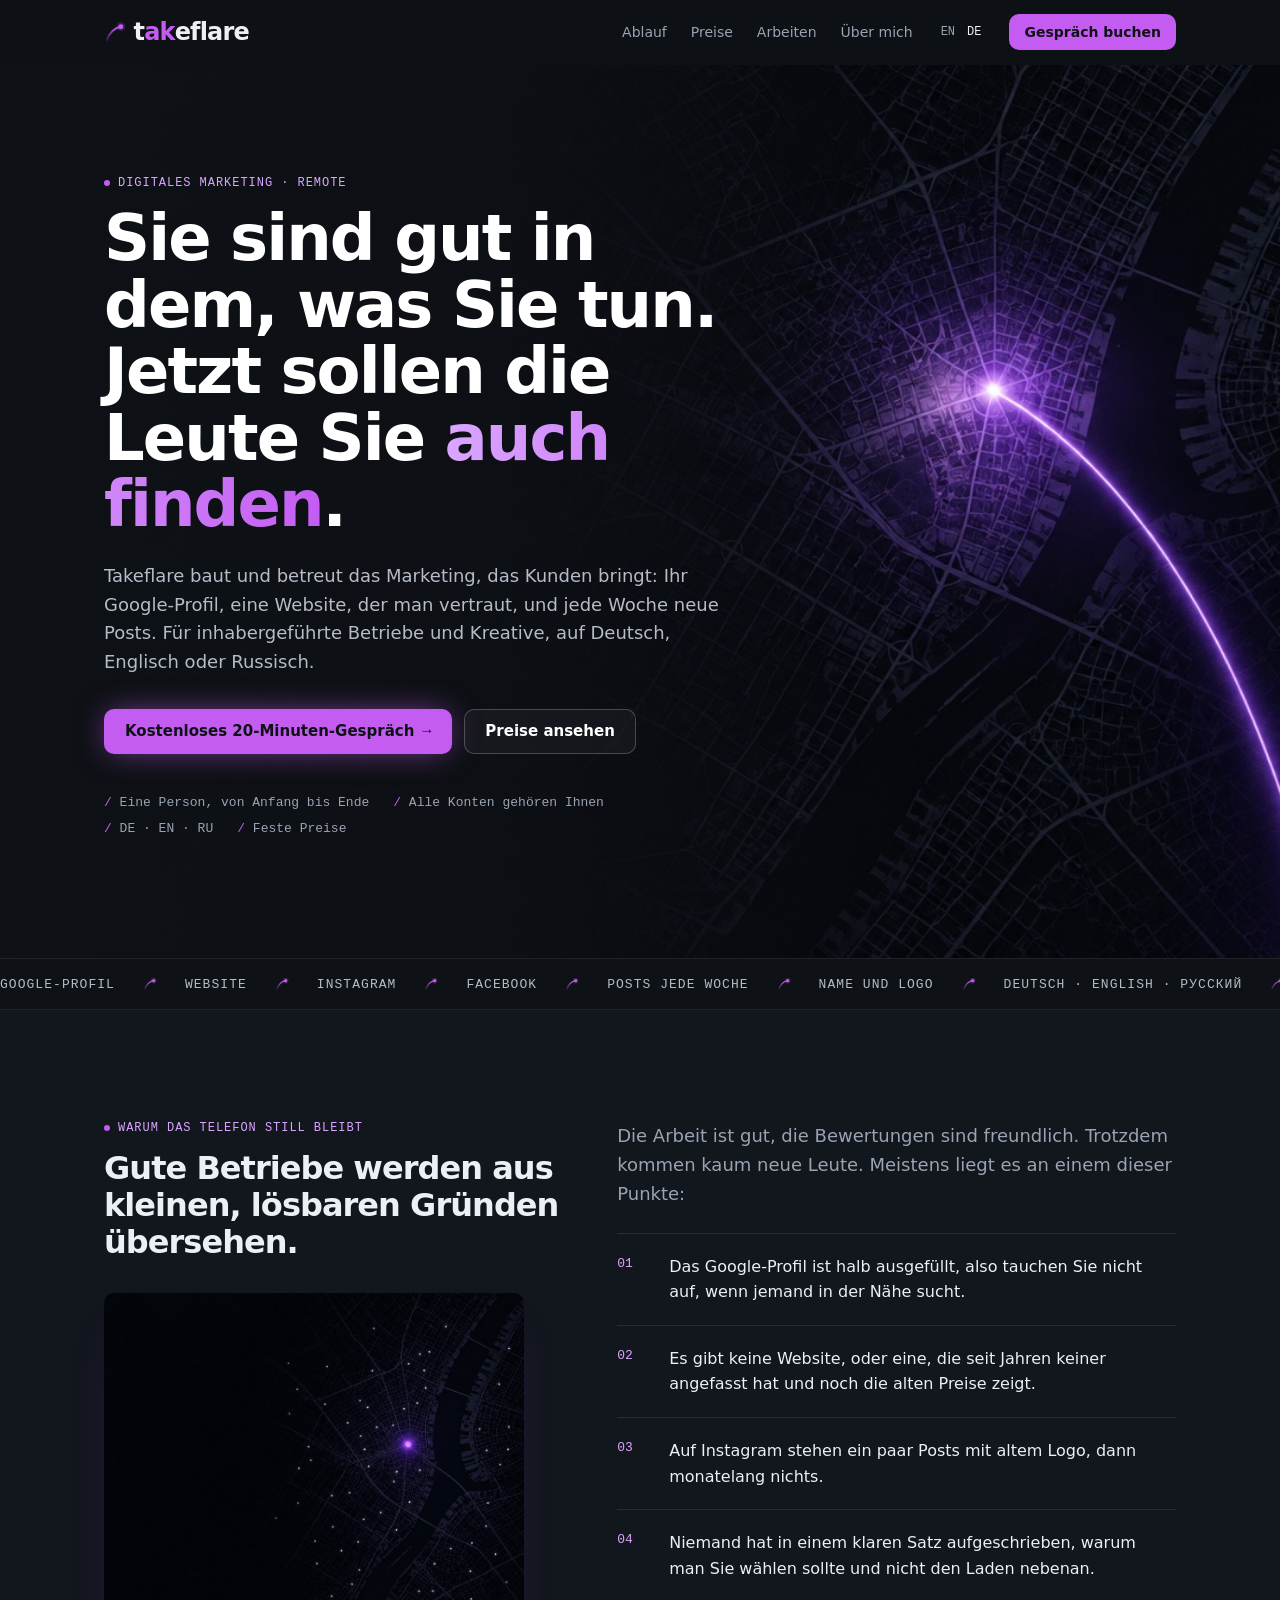
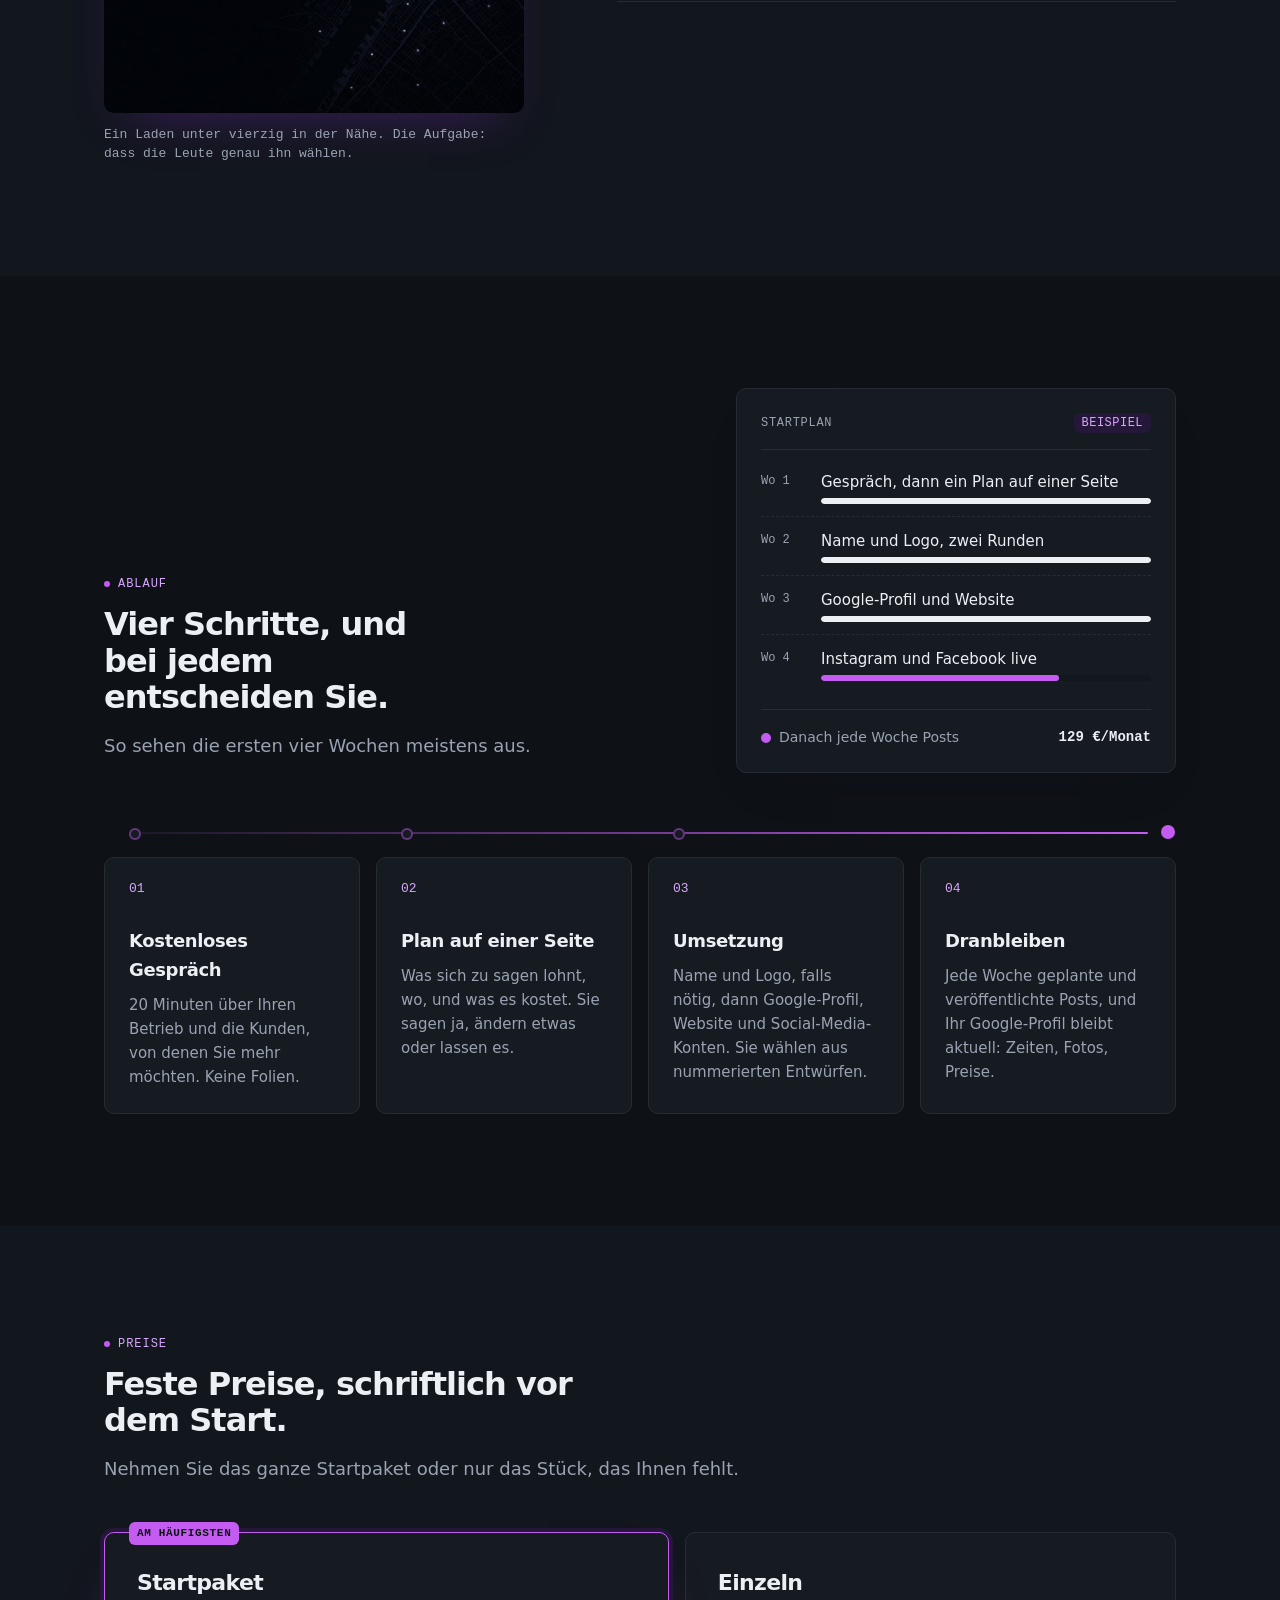
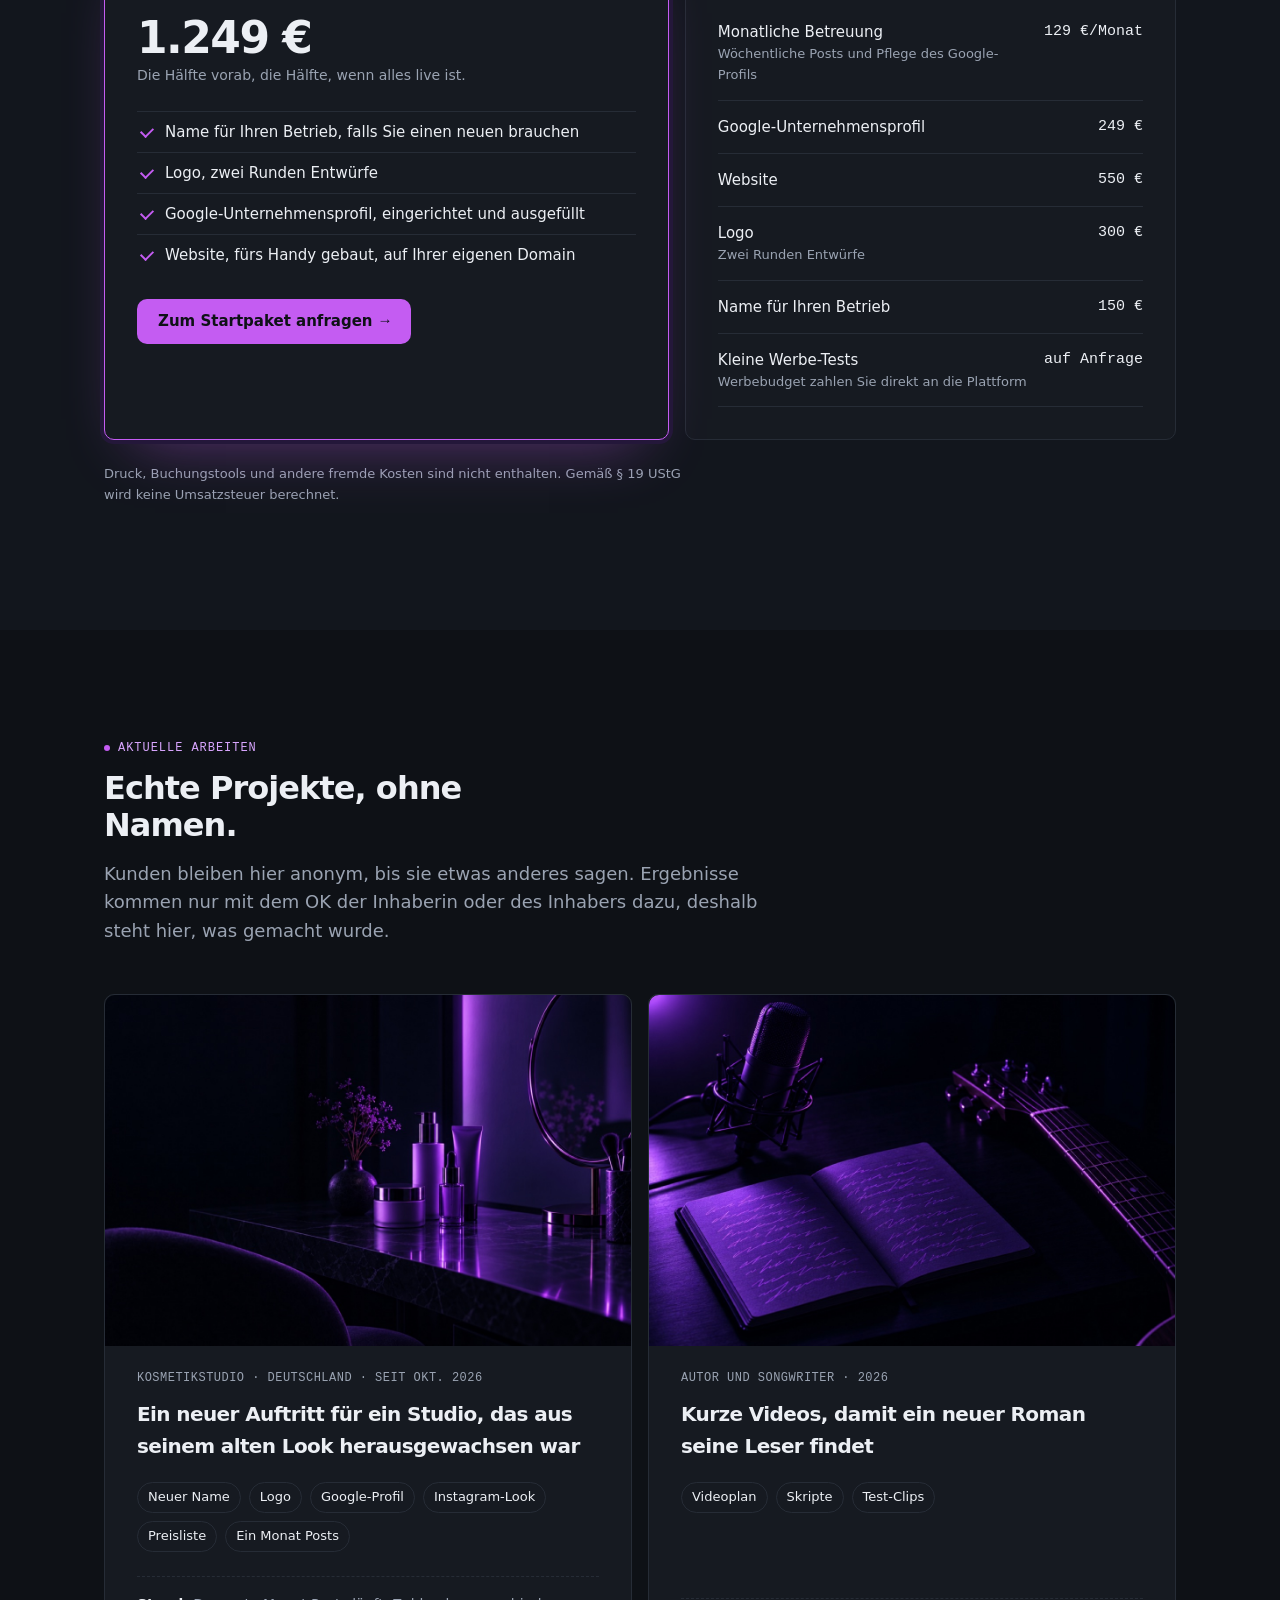
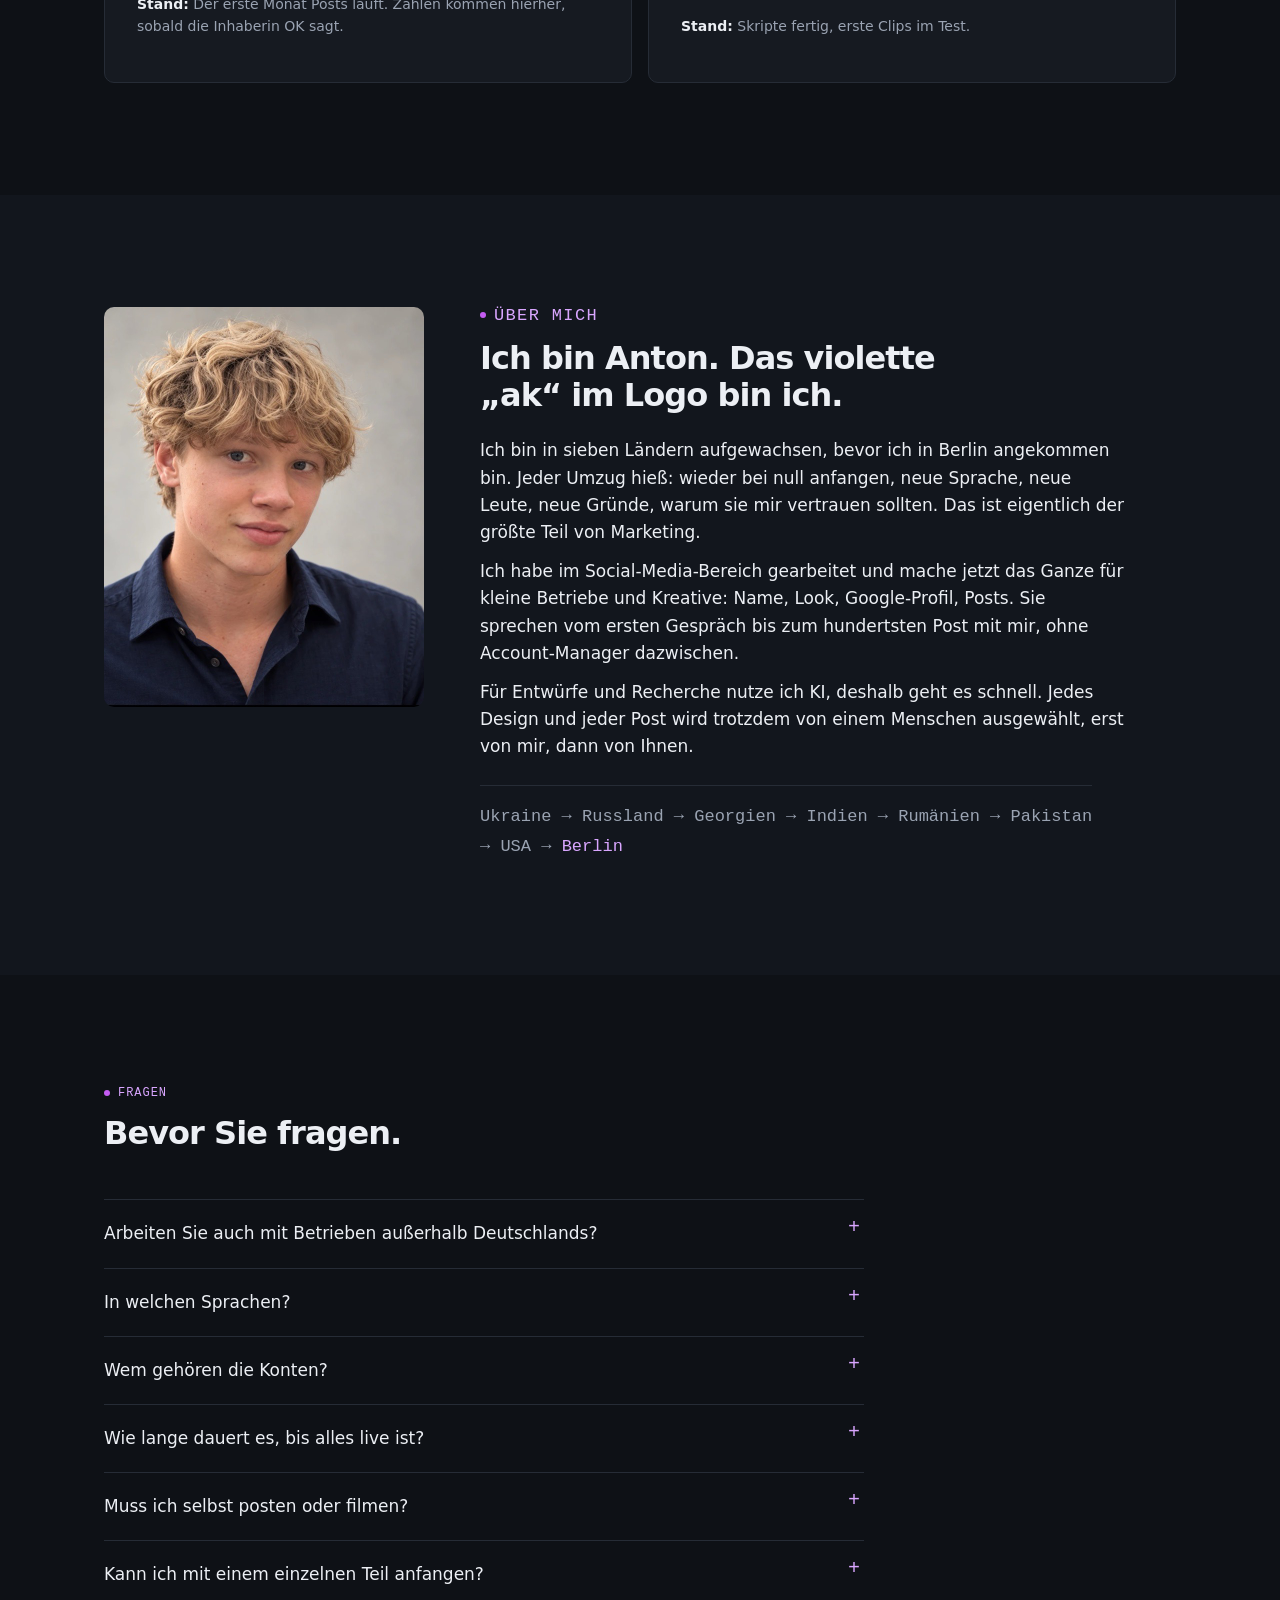
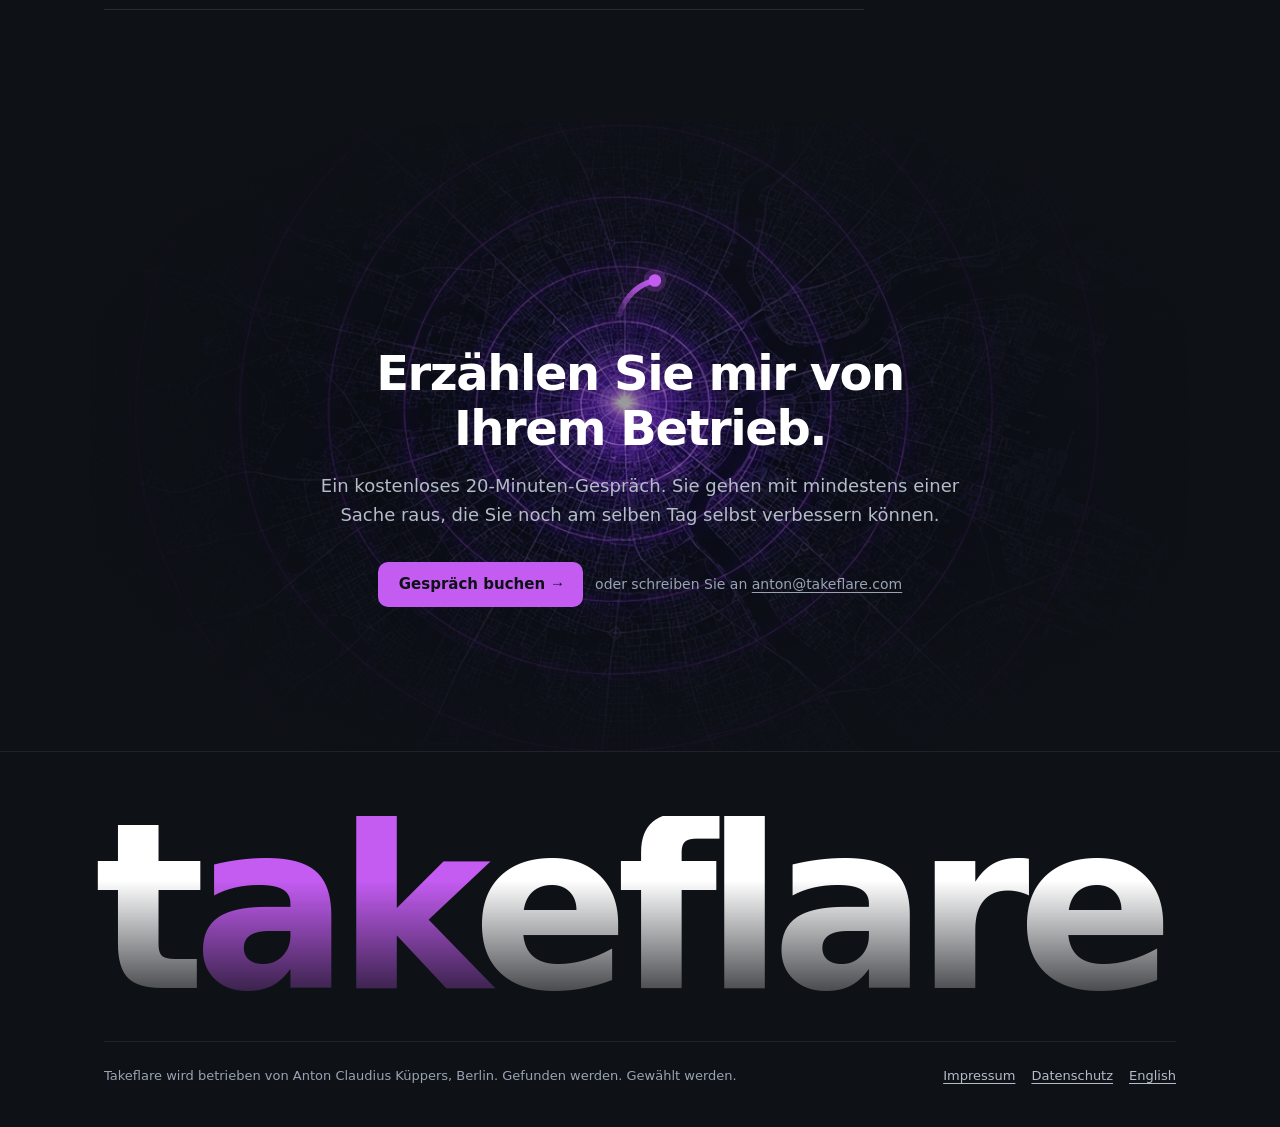
==== de/index.html @ 25b3a8f6 "Takeflare site v1: EN + DE, ultraviolet brand, day/night theme" ====
<!doctype html>
<html lang="de">
<head>
<meta charset="utf-8">
<meta name="viewport" content="width=device-width, initial-scale=1, viewport-fit=cover">
<title>Takeflare · Mehr Kunden finden Sie und wählen Sie</title>
<meta name="description" content="Takeflare baut und betreut das Marketing, das Kunden bringt: Google-Profil, Website und Social-Media-Posts für inhabergeführte Betriebe und Kreative. Remote, auf Deutsch, Englisch und Russisch.">
<link rel="canonical" href="https://takeflare.com/de/">
<link rel="alternate" hreflang="en" href="https://takeflare.com/">
<link rel="alternate" hreflang="de" href="https://takeflare.com/de/">
<link rel="alternate" hreflang="x-default" href="https://takeflare.com/">
<link rel="icon" href="/favicon.svg" type="image/svg+xml">
<link rel="icon" href="/favicon-32.png" sizes="32x32" type="image/png">
<link rel="apple-touch-icon" href="/apple-touch-icon.png">
<link rel="preload" href="/fonts/Geist-Variable.woff2" as="font" type="font/woff2" crossorigin>
<link rel="stylesheet" href="/style.css">
<meta name="theme-color" content="#0E1116">
<script>/* Light from 07:00 to 21:00 on the visitor's clock, dark the rest of the night */
(function () { var h = new Date().getHours(), t = h >= 7 && h < 21 ? "light" : "dark", q = /[?&]theme=(light|dark)/.exec(location.search); if (q) t = q[1]; document.documentElement.setAttribute("data-theme", t);
  var m = document.querySelector('meta[name="theme-color"]'); if (m) m.setAttribute("content", t === "light" ? "#F6F7F9" : "#0E1116"); })();</script>
<meta property="og:type" content="website">
<meta property="og:url" content="https://takeflare.com/de/">
<meta property="og:title" content="Takeflare · Gefunden und gewählt werden">
<meta property="og:description" content="Google-Profil, Website und Posts für inhabergeführte Betriebe und Kreative. Eine Person, vom ersten Gespräch bis zum Posting, remote.">
<meta property="og:image" content="https://takeflare.com/og-image.png">
<meta property="og:locale" content="de_DE">
<meta property="og:locale:alternate" content="en_GB">
<meta name="twitter:card" content="summary_large_image">
</head>
<body>
<a class="skip" href="#main">Zum Inhalt springen</a>

<header class="nav" id="top">
  <div class="wrap">
    <a class="wm" href="/de/" aria-label="takeflare, zur Startseite">t<b>ak</b>eflare</a>
    <ul>
      <li><a href="#ablauf">Ablauf</a></li>
      <li><a href="#preise">Preise</a></li>
      <li><a href="#arbeiten">Arbeiten</a></li>
      <li><a href="#ueber">Über mich</a></li>
    </ul>
    <div class="lang" aria-label="Sprache"><a href="/" lang="en" hreflang="en">EN</a><a href="/de/" aria-current="page" lang="de">DE</a></div>
    <a class="btn btn-main" href="mailto:anton@takeflare.com?subject=Kostenloses%20Gespr%C3%A4ch">Gespräch buchen</a>
  </div>
</header>

<main id="main">

<section class="hero">
  <video class="hero-vid" muted loop playsinline preload="none" aria-hidden="true" data-light="/img/hero-loop-light.mp4" data-dark="/img/hero-loop.mp4"></video>
  <div class="wrap">
    <div>
      <p class="label">Digitales Marketing · remote</p>
      <h1>Sie sind gut in dem, was Sie tun. Jetzt sollen die Leute Sie <em>auch finden</em>.</h1>
      <p class="lead">Takeflare baut und betreut das Marketing, das Kunden bringt: Ihr Google-Profil, eine Website, der man vertraut, und jede Woche neue Posts. Für inhabergeführte Betriebe und Kreative, auf Deutsch, Englisch oder Russisch.</p>
      <div class="ctas">
        <a class="btn btn-main" href="mailto:anton@takeflare.com?subject=Kostenloses%20Gespr%C3%A4ch">Kostenloses 20-Minuten-Gespräch <span class="arrow">→</span></a>
        <a class="btn btn-ghost" href="#preise">Preise ansehen</a>
      </div>
      <ul class="facts">
        <li>Eine Person, von Anfang bis Ende</li>
        <li>Alle Konten gehören Ihnen</li>
        <li>DE · EN · RU</li>
        <li>Feste Preise</li>
      </ul>
    </div>
  </div>
</section>

<div class="ticker" aria-label="Was Takeflare macht: Google-Profil, Website, Instagram, Facebook, Posts jede Woche, Name und Logo, auf Deutsch, Englisch und Russisch">
  <div class="track" aria-hidden="true">
    <span>Google-Profil</span><span>Website</span><span>Instagram</span><span>Facebook</span><span>Posts jede Woche</span><span>Name und Logo</span><span>Deutsch · English · Русский</span>
    <span>Google-Profil</span><span>Website</span><span>Instagram</span><span>Facebook</span><span>Posts jede Woche</span><span>Name und Logo</span><span>Deutsch · English · Русский</span>
  </div>
</div>

<section class="band reveal">
  <div class="wrap split">
    <div>
      <p class="label">Warum das Telefon still bleibt</p>
      <h2>Gute Betriebe werden aus kleinen, lösbaren Gründen übersehen.</h2>
      <figure class="one">
        <img src="/img/one-of-many.jpg" alt="" width="900" height="900" loading="lazy">
        <figcaption>Ein Laden unter vierzig in der Nähe. Die Aufgabe: dass die Leute genau ihn wählen.</figcaption>
      </figure>
    </div>
    <div>
      <p class="lead" style="margin-bottom:24px">Die Arbeit ist gut, die Bewertungen sind freundlich. Trotzdem kommen kaum neue Leute. Meistens liegt es an einem dieser Punkte:</p>
      <ul class="gaps">
        <li><span class="n">01</span><span>Das Google-Profil ist halb ausgefüllt, also tauchen Sie nicht auf, wenn jemand in der Nähe sucht.</span></li>
        <li><span class="n">02</span><span>Es gibt keine Website, oder eine, die seit Jahren keiner angefasst hat und noch die alten Preise zeigt.</span></li>
        <li><span class="n">03</span><span>Auf Instagram stehen ein paar Posts mit altem Logo, dann monatelang nichts.</span></li>
        <li><span class="n">04</span><span>Niemand hat in einem klaren Satz aufgeschrieben, warum man Sie wählen sollte und nicht den Laden nebenan.</span></li>
      </ul>
    </div>
  </div>
</section>

<section id="ablauf" class="reveal">
  <div class="wrap">
    <div class="head how-head">
      <div>
        <p class="label">Ablauf</p>
        <h2>Vier Schritte, und bei jedem entscheiden Sie.</h2>
        <p class="lead">So sehen die ersten vier Wochen meistens aus.</p>
      </div>
      <div class="board" aria-label="Beispiel für einen Startplan">
        <div class="board-top"><span>Startplan</span><span class="tag">Beispiel</span></div>
        <ol class="rows">
          <li><span class="wk">Wo 1</span><span class="what">Gespräch, dann ein Plan auf einer Seite</span><span class="bar"><i style="--w:100%;--d:.2s"></i></span></li>
          <li><span class="wk">Wo 2</span><span class="what">Name und Logo, zwei Runden</span><span class="bar"><i style="--w:100%;--d:.45s"></i></span></li>
          <li><span class="wk">Wo 3</span><span class="what">Google-Profil und Website</span><span class="bar"><i style="--w:100%;--d:.7s"></i></span></li>
          <li><span class="wk">Wo 4</span><span class="what">Instagram und Facebook live</span><span class="bar"><i style="--w:72%;--d:.95s"></i></span></li>
        </ol>
        <div class="board-foot"><span><span class="spark" aria-hidden="true"></span>Danach jede Woche Posts</span><strong class="mono">129 €/Monat</strong></div>
      </div>
    </div>
    <ol class="steps">
      <li><span class="n">01</span><h3>Kostenloses Gespräch</h3><p>20 Minuten über Ihren Betrieb und die Kunden, von denen Sie mehr möchten. Keine Folien.</p></li>
      <li><span class="n">02</span><h3>Plan auf einer Seite</h3><p>Was sich zu sagen lohnt, wo, und was es kostet. Sie sagen ja, ändern etwas oder lassen es.</p></li>
      <li><span class="n">03</span><h3>Umsetzung</h3><p>Name und Logo, falls nötig, dann Google-Profil, Website und Social-Media-Konten. Sie wählen aus nummerierten Entwürfen.</p></li>
      <li><span class="n">04</span><h3>Dranbleiben</h3><p>Jede Woche geplante und veröffentlichte Posts, und Ihr Google-Profil bleibt aktuell: Zeiten, Fotos, Preise.</p></li>
    </ol>
  </div>
</section>

<section id="preise" class="band reveal">
  <div class="wrap">
    <div class="head">
      <p class="label">Preise</p>
      <h2>Feste Preise, schriftlich vor dem Start.</h2>
      <p class="lead">Nehmen Sie das ganze Startpaket oder nur das Stück, das Ihnen fehlt.</p>
    </div>
    <div class="prices">
      <div class="card main">
        <span class="tag">Am häufigsten</span>
        <h3>Startpaket</h3>
        <p class="price">1.249 €</p>
        <p class="note">Die Hälfte vorab, die Hälfte, wenn alles live ist.</p>
        <ul class="ticks">
          <li>Name für Ihren Betrieb, falls Sie einen neuen brauchen</li>
          <li>Logo, zwei Runden Entwürfe</li>
          <li>Google-Unternehmensprofil, eingerichtet und ausgefüllt</li>
          <li>Website, fürs Handy gebaut, auf Ihrer eigenen Domain</li>
        </ul>
        <a class="btn btn-main" href="mailto:anton@takeflare.com?subject=Startpaket">Zum Startpaket anfragen <span class="arrow">→</span></a>
      </div>
      <div class="card">
        <h3>Einzeln</h3>
        <ul class="menu" style="margin-top:20px">
          <li><span>Monatliche Betreuung<span class="sub">Wöchentliche Posts und Pflege des Google-Profils</span></span><span>129 €/Monat</span></li>
          <li><span>Google-Unternehmensprofil</span><span>249 €</span></li>
          <li><span>Website</span><span>550 €</span></li>
          <li><span>Logo<span class="sub">Zwei Runden Entwürfe</span></span><span>300 €</span></li>
          <li><span>Name für Ihren Betrieb</span><span>150 €</span></li>
          <li><span>Kleine Werbe-Tests<span class="sub">Werbebudget zahlen Sie direkt an die Plattform</span></span><span>auf Anfrage</span></li>
        </ul>
      </div>
    </div>
    <p class="fine">Druck, Buchungstools und andere fremde Kosten sind nicht enthalten. Gemäß § 19 UStG wird keine Umsatzsteuer berechnet.</p>
  </div>
</section>

<section id="arbeiten" class="reveal">
  <div class="wrap">
    <div class="head">
      <p class="label">Aktuelle Arbeiten</p>
      <h2>Echte Projekte, ohne Namen.</h2>
      <p class="lead">Kunden bleiben hier anonym, bis sie etwas anderes sagen. Ergebnisse kommen nur mit dem OK der Inhaberin oder des Inhabers dazu, deshalb steht hier, was gemacht wurde.</p>
    </div>
    <div class="work">
      <article class="card">
        <img class="cover" src="/img/work-beauty-studio.jpg" alt="" width="1200" height="806" loading="lazy">
        <p class="meta">Kosmetikstudio · Deutschland · seit Okt. 2026</p>
        <h3>Ein neuer Auftritt für ein Studio, das aus seinem alten Look herausgewachsen war</h3>
        <ul class="chips"><li>Neuer Name</li><li>Logo</li><li>Google-Profil</li><li>Instagram-Look</li><li>Preisliste</li><li>Ein Monat Posts</li></ul>
        <p class="status"><b>Stand:</b> Der erste Monat Posts läuft. Zahlen kommen hierher, sobald die Inhaberin OK sagt.</p>
      </article>
      <article class="card">
        <img class="cover" src="/img/work-author-songwriter.jpg" alt="" width="1200" height="806" loading="lazy">
        <p class="meta">Autor und Songwriter · 2026</p>
        <h3>Kurze Videos, damit ein neuer Roman seine Leser findet</h3>
        <ul class="chips"><li>Videoplan</li><li>Skripte</li><li>Test-Clips</li></ul>
        <p class="status"><b>Stand:</b> Skripte fertig, erste Clips im Test.</p>
      </article>
    </div>
  </div>
</section>

<section id="ueber" class="band reveal">
  <div class="wrap about">
    <img src="/img/anton.jpg" alt="Anton Küppers" width="640" height="800" loading="lazy">
    <div class="body">
      <p class="label">Über mich</p>
      <h2 style="margin-bottom:24px">Ich bin Anton. Das violette „ak“ im Logo bin ich.</h2>
      <p>Ich bin in sieben Ländern aufgewachsen, bevor ich in Berlin angekommen bin. Jeder Umzug hieß: wieder bei null anfangen, neue Sprache, neue Leute, neue Gründe, warum sie mir vertrauen sollten. Das ist eigentlich der größte Teil von Marketing.</p>
      <p>Ich habe im Social-Media-Bereich gearbeitet und mache jetzt das Ganze für kleine Betriebe und Kreative: Name, Look, Google-Profil, Posts. Sie sprechen vom ersten Gespräch bis zum hundertsten Post mit mir, ohne Account-Manager dazwischen.</p>
      <p>Für Entwürfe und Recherche nutze ich KI, deshalb geht es schnell. Jedes Design und jeder Post wird trotzdem von einem Menschen ausgewählt, erst von mir, dann von Ihnen.</p>
      <p class="route">Ukraine → Russland → Georgien → Indien → Rumänien → Pakistan → USA → <b>Berlin</b></p>
    </div>
  </div>
</section>

<section class="reveal">
  <div class="wrap">
    <div class="head"><p class="label">Fragen</p><h2>Bevor Sie fragen.</h2></div>
    <div class="faq">
      <details><summary>Arbeiten Sie auch mit Betrieben außerhalb Deutschlands?</summary><p>Ja. Alles läuft remote, per Videocall, WhatsApp oder E-Mail und über geteilte Dateien. Sie müssen nicht in Berlin sein.</p></details>
      <details><summary>In welchen Sprachen?</summary><p>Deutsch, Englisch und Russisch, im Gespräch und in den Posts und Seiten selbst.</p></details>
      <details><summary>Wem gehören die Konten?</summary><p>Ihnen. Google-Profil, Domain und Social-Media-Konten laufen auf Ihren Namen. Ich bekomme Zugriff für die Arbeit, und die Schlüssel bleiben bei Ihnen, falls wir einmal aufhören.</p></details>
      <details><summary>Wie lange dauert es, bis alles live ist?</summary><p>Rechnen Sie mit etwa vier Wochen ab dem ersten Gespräch. Schneller, wenn Name und Logo schon da sind, langsamer, wenn wir bei den Entwürfen öfter hin und her gehen.</p></details>
      <details><summary>Muss ich selbst posten oder filmen?</summary><p>Nein. Ein paar Fotos von Ihrem Laden und Ihrer Arbeit helfen sehr, aber Texte, Design und Veröffentlichung übernehme ich. Sie geben jeden Post vorher frei.</p></details>
      <details><summary>Kann ich mit einem einzelnen Teil anfangen?</summary><p>Klar. Viele starten mit dem Google-Profil, weil Kunden aus der Nähe dort zuerst schauen.</p></details>
    </div>
  </div>
</section>

<section class="final">
  <div class="wrap">
    <img class="final-mark" src="/mark.svg" alt="" width="56" height="56">
    <h2>Erzählen Sie mir von Ihrem Betrieb.</h2>
    <p class="lead">Ein kostenloses 20-Minuten-Gespräch. Sie gehen mit mindestens einer Sache raus, die Sie noch am selben Tag selbst verbessern können.</p>
    <div class="ctas">
      <a class="btn btn-main" href="mailto:anton@takeflare.com?subject=Kostenloses%20Gespr%C3%A4ch">Gespräch buchen <span class="arrow">→</span></a>
      <span class="or">oder schreiben Sie an <a href="mailto:anton@takeflare.com">anton@takeflare.com</a></span>
    </div>
  </div>
</section>

</main>

<footer class="big">
  <div class="wrap">
    <p class="giant" aria-hidden="true">t<b>ak</b>eflare</p>
    <div class="foot-row">
      <span>Takeflare wird betrieben von Anton Claudius Küppers, Berlin. Gefunden werden. Gewählt werden.</span>
      <nav><a href="/impressum.html">Impressum</a><a href="/datenschutz.html">Datenschutz</a><a href="/" hreflang="en">English</a></nav>
    </div>
  </div>
</footer>

<script>
document.documentElement.classList.add('js');
(function () {
  var nav = document.querySelector('.nav');
  var onScroll = function () { nav.classList.toggle('scrolled', window.scrollY > 8); };
  window.addEventListener('scroll', onScroll, { passive: true }); onScroll();
  var v = document.querySelector('.hero-vid');
  if (v && !window.matchMedia('(prefers-reduced-motion: reduce)').matches) {
    v.src = v.getAttribute('data-' + document.documentElement.getAttribute('data-theme'));
    v.addEventListener('canplay', function () { v.classList.add('on'); }, { once: true });
    v.play().catch(function () {});
  }
  var els = document.querySelectorAll('.reveal');
  if (!('IntersectionObserver' in window)) { els.forEach(function (e) { e.classList.add('in'); }); return; }
  var io = new IntersectionObserver(function (entries) {
    entries.forEach(function (en) { if (en.isIntersecting) { en.target.classList.add('in'); io.unobserve(en.target); } });
  }, { rootMargin: '0px 0px -10% 0px' });
  els.forEach(function (e) { io.observe(e); });
})();
</script>
</body>
</html>
---- style.css ----
/* takeflare.com, one stylesheet for every page. Design rules live outside the site folder (marketing-brand/website-status.md). */
@font-face { font-family: "Geist"; src: url("/fonts/Geist-Variable.woff2") format("woff2"); font-weight: 100 900; font-display: swap; }
@font-face { font-family: "Geist Mono"; src: url("/fonts/GeistMono-Variable.woff2") format("woff2"); font-weight: 100 900; font-display: swap; }

:root {
  --bg: #FFFFFF; --band: #F6F7F9; --surface: #FFFFFF; --ink: #12151B; --muted: #5F6672; --line: #E3E6EB;
  --flare: #C45CF2; --flare-text: #8E36C9; --flare-soft: #F6EDFD; --on-flare: #0E1116; --glow: #D9A6FF;
  --night: #0E1116;
  --radius: 10px;
  --sans: "Geist", -apple-system, BlinkMacSystemFont, "Segoe UI", system-ui, sans-serif;
  --mono: "Geist Mono", ui-monospace, SFMono-Regular, Menlo, monospace;
  /* Stage = hero, service strip, ending, footer. Light by day */
  --stage: #F6F7F9; --stage-ink: #12151B; --stage-text: #4A515C; --stage-soft: #5F6672; --stage-line: rgba(18,21,27,.08);
  --stage-fade: 246,247,249; --stage-label: var(--flare-text); --em-from: var(--flare-text);
  --ghost-bg: #FFFFFF; --ghost-ink: #12151B; --ghost-line: #D5D9E0;
  --hero-img: url("/img/hero-map-light.jpg"); --signal-img: url("/img/signal-light.jpg");
}
/* Dark by night: the page script sets data-theme from the visitor's clock (21:00 to 07:00 dark).
   Without the script the device setting decides. */
:root[data-theme="dark"] { --bg: #0E1116; --band: #12161D; --surface: #161A21; --ink: #ECEFF4; --muted: #9AA3B2; --line: #262C36;
  --flare-text: #D9A6FF; --flare-soft: #24173A; color-scheme: dark;
  --stage: #0E1116; --stage-ink: #FFFFFF; --stage-text: #B4BCC8; --stage-soft: #9AA3B2; --stage-line: rgba(255,255,255,.07);
  --stage-fade: 14,17,22; --stage-label: var(--glow); --em-from: var(--glow);
  --ghost-bg: rgba(255,255,255,.04); --ghost-ink: #FFFFFF; --ghost-line: rgba(255,255,255,.22);
  --hero-img: url("/img/hero-map.jpg"); --signal-img: url("/img/signal.jpg"); }
@media (prefers-color-scheme: dark) {
  :root:not([data-theme]) { --bg: #0E1116; --band: #12161D; --surface: #161A21; --ink: #ECEFF4; --muted: #9AA3B2; --line: #262C36;
    --flare-text: #D9A6FF; --flare-soft: #24173A; color-scheme: dark;
    --stage: #0E1116; --stage-ink: #FFFFFF; --stage-text: #B4BCC8; --stage-soft: #9AA3B2; --stage-line: rgba(255,255,255,.07);
    --stage-fade: 14,17,22; --stage-label: var(--glow); --em-from: var(--glow);
    --ghost-bg: rgba(255,255,255,.04); --ghost-ink: #FFFFFF; --ghost-line: rgba(255,255,255,.22);
    --hero-img: url("/img/hero-map.jpg"); --signal-img: url("/img/signal.jpg"); }
}

* { box-sizing: border-box; }
html { -webkit-text-size-adjust: 100%; scroll-behavior: smooth; }
body { margin: 0; background: var(--bg); color: var(--ink); font: 400 16px/1.6 var(--sans); }
img { max-width: 100%; display: block; }
a { color: var(--flare-text); text-underline-offset: 3px; }
h1, h2, h3 { font-weight: 600; letter-spacing: -0.03em; margin: 0; }
p { margin: 0 0 12px; }
.mono { font-family: var(--mono); font-variant-numeric: tabular-nums; }
.wrap { max-width: 1120px; margin: 0 auto; padding: 0 24px; }
.skip { position: absolute; left: -9999px; }
.skip:focus { left: 16px; top: 16px; background: var(--ink); color: var(--bg); padding: 8px 12px; border-radius: var(--radius); z-index: 10; }
:focus-visible { outline: 2px solid var(--flare); outline-offset: 3px; }

::selection { background: var(--flare); color: #0E1116; }

/* Wordmark: always lowercase, a + k in violet, the flare symbol in front */
.wm { font-weight: 600; letter-spacing: -0.035em; color: var(--ink); text-decoration: none; line-height: 1; display: inline-flex; align-items: center; }
.wm::before { content: ""; width: .95em; height: .95em; margin-right: .28em; background: url("/mark.svg") center / contain no-repeat; flex: none; }
.wm b { font-weight: inherit; color: var(--flare); }

/* Nav */
.nav { position: sticky; top: 0; z-index: 5; background: color-mix(in srgb, var(--bg) 88%, transparent); backdrop-filter: blur(10px); -webkit-backdrop-filter: blur(10px); border-bottom: 1px solid transparent; transition: border-color .2s; }
.nav.scrolled { border-bottom-color: var(--line); }
.nav .wrap { display: flex; align-items: center; gap: 24px; height: 64px; }
.nav .wm { font-size: 24px; }
.nav ul { display: flex; gap: 24px; list-style: none; margin: 0 0 0 auto; padding: 0; font-size: 14px; }
.nav ul a { color: var(--muted); text-decoration: none; }
.nav ul a:hover { color: var(--ink); }
.lang { font: 500 12px/1 var(--mono); color: var(--muted); display: flex; gap: 4px; }
.lang a { color: var(--muted); text-decoration: none; padding: 6px 4px; }
.lang a[aria-current] { color: var(--ink); }

/* Buttons */
.btn { display: inline-flex; align-items: center; gap: 8px; font: 600 15px/1 var(--sans); text-decoration: none; padding: 14px 20px; border-radius: var(--radius); border: 1px solid transparent; cursor: pointer; transition: transform .15s, background .15s; }
.btn-main { background: var(--flare); color: var(--on-flare); }
.btn-main:hover { background: #CF7AF5; transform: translateY(-1px); }
.btn-ghost { color: var(--ink); border-color: var(--line); background: var(--surface); }
.btn-ghost:hover { border-color: var(--muted); }
.nav .btn { padding: 10px 14px; font-size: 14px; }
.arrow { font-family: var(--mono); }

/* Sections */
section { padding: 112px 0; }
.band { background: var(--band); }
.label { font: 500 12px/1 var(--mono); letter-spacing: .08em; text-transform: uppercase; color: var(--flare-text); margin: 0 0 16px; display: flex; align-items: center; gap: 8px; }
.label::before { content: ""; width: 6px; height: 6px; border-radius: 50%; background: var(--flare); }
h2 { font-size: 32px; line-height: 1.15; max-width: 22ch; }
.lead { font-size: 18px; color: var(--muted); max-width: 60ch; }
.head { margin-bottom: 48px; }
.head .lead { margin-top: 16px; }

/* Hero: the city-map flare (Higgsfield) sits on the right; light by day, dark by night */
.hero { padding: 112px 0 120px; position: relative; overflow: hidden; background: var(--stage) var(--hero-img) 85% center / cover no-repeat; color: var(--stage-ink); }
.hero-vid { position: absolute; inset: 0; width: 100%; height: 100%; object-fit: cover; object-position: 85% center; opacity: 0; transition: opacity .8s ease; }
.hero-vid.on { opacity: 1; }
.hero::before { content: ""; position: absolute; inset: 0; z-index: 1; background: linear-gradient(90deg, rgba(var(--stage-fade),.96) 0%, rgba(var(--stage-fade),.82) 38%, rgba(var(--stage-fade),0) 72%); pointer-events: none; }
.hero .wrap { position: relative; z-index: 2; }
.hero .wrap > div { max-width: 620px; }
.hero h1 { font-size: clamp(40px, 6vw, 64px); line-height: 1.04; color: var(--stage-ink); }
.hero h1 em { font-style: normal; background: linear-gradient(90deg, var(--em-from), var(--flare)); -webkit-background-clip: text; background-clip: text; color: transparent; }
.hero .label { color: var(--stage-label); }
.hero .lead { margin: 24px 0 32px; color: var(--stage-text); }
.hero .btn-ghost { background: var(--ghost-bg); color: var(--ghost-ink); border-color: var(--ghost-line); }
.hero .btn-ghost:hover { border-color: var(--stage-soft); }
.hero .facts { color: var(--stage-soft); }
.hero .btn-main { box-shadow: 0 0 32px -6px rgba(196,92,242,.7); }
.how-head { display: grid; grid-template-columns: 1fr minmax(0, 440px); gap: 56px; align-items: end; }
.how-head h2 { max-width: 16ch; }
.ctas { display: flex; flex-wrap: wrap; gap: 12px; align-items: center; }
.ctas .or { font-size: 14px; color: var(--muted); }
.facts { display: flex; flex-wrap: wrap; gap: 8px 24px; margin: 40px 0 0; padding: 0; list-style: none; font: 400 13px/1.4 var(--mono); color: var(--muted); }
.facts li::before { content: "/ "; color: var(--flare); }

/* Service strip under the hero */
.ticker { background: var(--stage); border-top: 1px solid var(--stage-line); border-bottom: 1px solid var(--stage-line); overflow: hidden; padding: 18px 0; }
.ticker .track { display: flex; width: max-content; animation: tick 48s linear infinite; }
.ticker span { font: 500 13px/1 var(--mono); letter-spacing: .08em; text-transform: uppercase; color: var(--stage-text); white-space: nowrap; display: inline-flex; align-items: center; }
.ticker span::after { content: ""; width: 14px; height: 14px; margin: 0 28px; background: url("/mark.svg") center / contain no-repeat; }
@keyframes tick { to { transform: translateX(-50%); } }

/* "One among many" picture in the problem section */
.one { margin: 32px 0 0; max-width: 420px; }
.one img { border-radius: var(--radius); width: 100%; height: auto; box-shadow: 0 24px 48px -24px rgba(110,40,170,.45); }
.one figcaption { font: 400 13px/1.5 var(--mono); color: var(--muted); margin-top: 12px; }

/* Launch board (example plan in How it works) */
.board { background: var(--surface); border: 1px solid var(--line); border-radius: var(--radius); padding: 24px; box-shadow: 0 1px 2px rgba(18,21,27,.04), 0 24px 48px -24px rgba(18,21,27,.18); }
.board-top { display: flex; justify-content: space-between; align-items: center; font: 500 12px/1 var(--mono); letter-spacing: .06em; text-transform: uppercase; color: var(--muted); padding-bottom: 16px; border-bottom: 1px solid var(--line); }
.board-top .tag { color: var(--flare-text); background: var(--flare-soft); padding: 4px 8px; border-radius: 6px; letter-spacing: .04em; }
.rows { list-style: none; margin: 0; padding: 8px 0 0; }
.rows li { display: grid; grid-template-columns: 48px 1fr; gap: 4px 12px; padding: 12px 0; border-bottom: 1px dashed var(--line); }
.rows li:last-child { border-bottom: 0; }
.rows .wk { font: 500 12px/1.5 var(--mono); color: var(--muted); grid-row: span 2; padding-top: 2px; }
.rows .what { font-size: 15px; font-weight: 500; }
.bar { height: 6px; border-radius: 3px; background: var(--band); position: relative; overflow: hidden; }
.bar i { position: absolute; inset: 0 auto 0 0; width: var(--w); background: var(--ink); border-radius: 3px; transform-origin: left; }
.js .reveal.in .bar i { animation: fill .9s cubic-bezier(.2,.7,.2,1) both; animation-delay: calc(var(--d) + .3s); }
.rows li:last-child .bar i { background: var(--flare); }
.board-foot { display: flex; justify-content: space-between; align-items: center; margin-top: 16px; padding-top: 16px; border-top: 1px solid var(--line); font-size: 14px; color: var(--muted); }
.board-foot strong { color: var(--ink); font-weight: 600; }
.spark { width: 10px; height: 10px; border-radius: 50%; background: var(--flare); box-shadow: 0 0 0 0 rgba(196,92,242,.5); animation: spark 2.4s ease-out 1.4s infinite; display: inline-block; margin-right: 8px; vertical-align: middle; }
@keyframes fill { from { transform: scaleX(0); } to { transform: scaleX(1); } }
@keyframes spark { 0% { box-shadow: 0 0 0 0 rgba(196,92,242,.55); } 70%, 100% { box-shadow: 0 0 0 14px rgba(196,92,242,0); } }

/* Problem list */
.split { display: grid; grid-template-columns: .9fr 1.1fr; gap: 56px; align-items: start; }
.gaps { list-style: none; margin: 0; padding: 0; border-top: 1px solid var(--line); }
.gaps li { display: grid; grid-template-columns: 40px 1fr; gap: 12px; padding: 20px 0; border-bottom: 1px solid var(--line); }
.gaps .n { font: 500 13px/1.6 var(--mono); color: var(--flare-text); }

/* Steps */
.steps { display: grid; grid-template-columns: repeat(4, 1fr); gap: 16px; list-style: none; margin: 0; padding: 0; counter-reset: s; }
.steps li { background: var(--surface); border: 1px solid var(--line); border-radius: var(--radius); padding: 24px; position: relative; }
.steps .n { font: 500 13px/1 var(--mono); color: var(--flare-text); display: block; margin-bottom: 32px; }
.steps h3 { font-size: 18px; margin-bottom: 8px; letter-spacing: -0.02em; }
.steps p { font-size: 15px; color: var(--muted); margin: 0; }
/* The flare line: runs across the four steps and lands on step 04 */
@media (min-width: 901px) {
  .steps { position: relative; padding-top: 36px; }
  .steps::before { content: ""; position: absolute; top: 11px; left: 28px; right: 28px; height: 2px; border-radius: 2px; background: linear-gradient(90deg, rgba(196,92,242,.08), var(--flare)); }
  .steps li::before { content: ""; position: absolute; top: -30px; left: 24px; width: 8px; height: 8px; border-radius: 50%; background: var(--surface); border: 2px solid rgba(196,92,242,.45); }
  .steps li:last-child::before { left: auto; right: 0; top: -33px; width: 14px; height: 14px; border: 0; background: var(--flare); animation: spark 2.4s ease-out 1.4s infinite; }
}

/* Prices */
.prices { display: grid; grid-template-columns: 1.15fr 1fr; gap: 16px; align-items: stretch; }
.card { background: var(--surface); border: 1px solid var(--line); border-radius: var(--radius); padding: 32px; }
.card.main { border-color: var(--flare); position: relative; box-shadow: 0 0 0 4px var(--flare-soft), 0 30px 60px -30px rgba(196,92,242,.45); }
.card.main .tag { position: absolute; top: -11px; left: 24px; background: var(--flare); color: var(--on-flare); font: 600 11px/1 var(--mono); letter-spacing: .06em; text-transform: uppercase; padding: 6px 8px; border-radius: 6px; }
.card h3 { font-size: 22px; }
.price { font: 600 44px/1 var(--sans); font-variant-numeric: tabular-nums; letter-spacing: -0.035em; margin: 16px 0 4px; }
.price small { font-size: 15px; color: var(--muted); letter-spacing: 0; }
.card .note { font-size: 14px; color: var(--muted); }
.ticks { list-style: none; margin: 24px 0; padding: 0; }
.ticks li { padding: 8px 0 8px 28px; position: relative; border-top: 1px solid var(--line); font-size: 15px; }
.ticks li::before { content: ""; position: absolute; left: 4px; top: 15px; width: 10px; height: 6px; border-left: 2px solid var(--flare); border-bottom: 2px solid var(--flare); transform: rotate(-45deg); }
.menu { list-style: none; margin: 0; padding: 0; }
.menu li { display: flex; justify-content: space-between; gap: 16px; padding: 14px 0; border-bottom: 1px solid var(--line); font-size: 15px; }
.menu li:first-child { padding-top: 0; }
.menu li > span:last-child { font-family: var(--mono); font-variant-numeric: tabular-nums; white-space: nowrap; }
.menu .sub { display: block; font-size: 13px; color: var(--muted); }
.fine { font-size: 13px; color: var(--muted); margin-top: 24px; max-width: 70ch; }

/* Work */
.work { display: grid; grid-template-columns: repeat(2, 1fr); gap: 16px; }
.work .card { display: flex; flex-direction: column; }
.work .cover { display: block; width: calc(100% + 64px); max-width: none; height: auto; aspect-ratio: 3 / 2; object-fit: cover; margin: -32px -32px 24px; border-radius: var(--radius) var(--radius) 0 0; }
.work .meta { font: 500 12px/1.4 var(--mono); color: var(--muted); letter-spacing: .04em; text-transform: uppercase; margin-bottom: 12px; }
.work h3 { font-size: 20px; margin-bottom: 12px; }
.chips { display: flex; flex-wrap: wrap; gap: 8px; list-style: none; margin: 8px 0 24px; padding: 0; }
.chips li { font-size: 13px; border: 1px solid var(--line); border-radius: 999px; padding: 4px 10px; }
.status { margin-top: auto; padding-top: 16px; border-top: 1px dashed var(--line); font-size: 14px; color: var(--muted); }
.status b { color: var(--ink); font-weight: 600; }

/* About */
.about { display: grid; grid-template-columns: 320px 1fr; gap: 56px; align-items: start; }
.about img { border-radius: var(--radius); aspect-ratio: 4/5; object-fit: cover; width: 100%; height: auto; }
.about .body p { font-size: 17px; max-width: 60ch; }
.route { font: 400 13px/1.8 var(--mono); color: var(--muted); margin: 24px 0 0; padding: 16px 0 0; border-top: 1px solid var(--line); }
.route b { color: var(--flare-text); font-weight: 500; }

/* FAQ */
.faq { max-width: 760px; border-top: 1px solid var(--line); }
.faq details { border-bottom: 1px solid var(--line); }
.faq summary { cursor: pointer; list-style: none; padding: 20px 32px 20px 0; font-weight: 500; font-size: 17px; position: relative; }
.faq summary::-webkit-details-marker { display: none; }
.faq summary::after { content: "+"; position: absolute; right: 4px; top: 18px; font: 400 20px/1 var(--mono); color: var(--flare-text); transition: transform .2s; }
.faq details[open] summary::after { transform: rotate(45deg); }
.faq details p { color: var(--muted); padding: 0 32px 20px 0; margin: 0; max-width: 64ch; }

/* Final CTA */
.final { background: var(--stage) var(--signal-img) center / min(1100px, 160%) no-repeat; color: var(--stage-ink); text-align: center; position: relative; padding: 144px 0; }
.final::before { content: ""; position: absolute; inset: 0; background: radial-gradient(ellipse 50% 60% at 50% 50%, rgba(var(--stage-fade),.35), rgba(var(--stage-fade),.85) 70%, var(--stage)); pointer-events: none; }
.final .wrap { position: relative; }
.final-mark { width: 56px; height: 56px; margin: 0 auto 24px; filter: drop-shadow(0 0 18px rgba(196,92,242,.6)); }
.final h2 { margin: 0 auto; max-width: 20ch; font-size: clamp(32px, 4.5vw, 48px); color: var(--stage-ink); }
.final .lead { color: var(--stage-text); margin: 16px auto 32px; }
.final .ctas { justify-content: center; }
.final .or, .final .or a { color: var(--stage-soft); }
.final .btn-main:focus-visible { outline-color: var(--stage-ink); }

/* Footer */
footer { padding: 32px 0 48px; font-size: 13px; color: var(--muted); border-top: 1px solid var(--line); }
footer .wrap { display: flex; flex-wrap: wrap; gap: 12px 24px; justify-content: space-between; align-items: center; }
footer .wm { font-size: 18px; }
footer a { color: inherit; }
footer nav { display: flex; gap: 16px; }
/* Big footer on the home pages: the wordmark as a sign-off */
footer.big { background: var(--stage); color: var(--stage-soft); border-top: 1px solid var(--stage-line); padding: 64px 0 40px; overflow: hidden; }
footer.big .wrap { display: block; }
.giant { font-weight: 600; letter-spacing: -0.055em; line-height: .8; font-size: clamp(72px, 19vw, 232px); color: var(--stage-ink); margin: 0 0 40px -0.04em; -webkit-mask-image: linear-gradient(180deg, #000 35%, rgba(0,0,0,.18)); mask-image: linear-gradient(180deg, #000 35%, rgba(0,0,0,.18)); white-space: nowrap; }
.giant b { font-weight: inherit; color: var(--flare); }
.foot-row { display: flex; flex-wrap: wrap; gap: 12px 24px; justify-content: space-between; align-items: center; padding-top: 24px; border-top: 1px solid var(--stage-line); }
footer.big a { color: var(--stage-text); }

/* Legal pages */
.legal { max-width: 720px; margin: 0 auto; padding: 48px 24px 72px; }
.legal h1 { font-size: 32px; line-height: 1.15; margin-bottom: 8px; }
.legal h2 { font-size: 18px; margin: 32px 0 6px; letter-spacing: -0.01em; max-width: none; }
.legal .en { background: var(--band); border: 1px solid var(--line); border-radius: var(--radius); padding: 16px; font-size: 14px; color: var(--muted); margin: 16px 0 8px; }

/* Reveal on scroll (only when JS runs and motion is fine) */
.js .reveal { opacity: 0; transform: translateY(12px); transition: opacity .6s ease, transform .6s ease; }
.js .reveal.in { opacity: 1; transform: none; }

@media (prefers-reduced-motion: reduce) {
  html { scroll-behavior: auto; }
  *, *::before, *::after { animation: none !important; transition: none !important; }
  .js .reveal { opacity: 1; transform: none; }
  .hero-vid { display: none; }
}

.hero .wrap > *, .split > *, .prices > *, .work > *, .steps > *, .about > * { min-width: 0; }
.menu li > span:first-child { flex: 1; min-width: 0; }
.menu li > span:first-child, .ticks li, .chips li { overflow-wrap: break-word; hyphens: auto; }

@media (max-width: 900px) {
  .nav ul { display: none; }
  .nav .lang { margin-left: auto; }
  section { padding: 72px 0; }
  .hero { padding: 260px 0 72px; background-size: auto 520px; background-position: 72% top; }
  .hero-vid { height: 520px; object-position: 72% center; }
  .hero::before { background: linear-gradient(180deg, rgba(var(--stage-fade),0) 0%, rgba(var(--stage-fade),.15) 28%, rgba(var(--stage-fade),.92) 52%, var(--stage) 70%); }
  .split, .prices, .about, .how-head { grid-template-columns: 1fr; gap: 40px; }
  .steps { grid-template-columns: repeat(2, 1fr); }
  .about img { max-width: 280px; }
  .final { padding: 96px 0; }
}
@media (max-width: 600px) {
  .wrap { padding: 0 16px; }
  .nav .wrap { gap: 12px; }
  .nav .btn { display: none; }
  .steps, .work { grid-template-columns: 1fr; }
  .card { padding: 24px; }
  .work .cover { width: calc(100% + 48px); margin: -24px -24px 20px; }
  .ctas .btn { width: 100%; justify-content: center; }
  .ctas .or { width: 100%; text-align: center; }
}
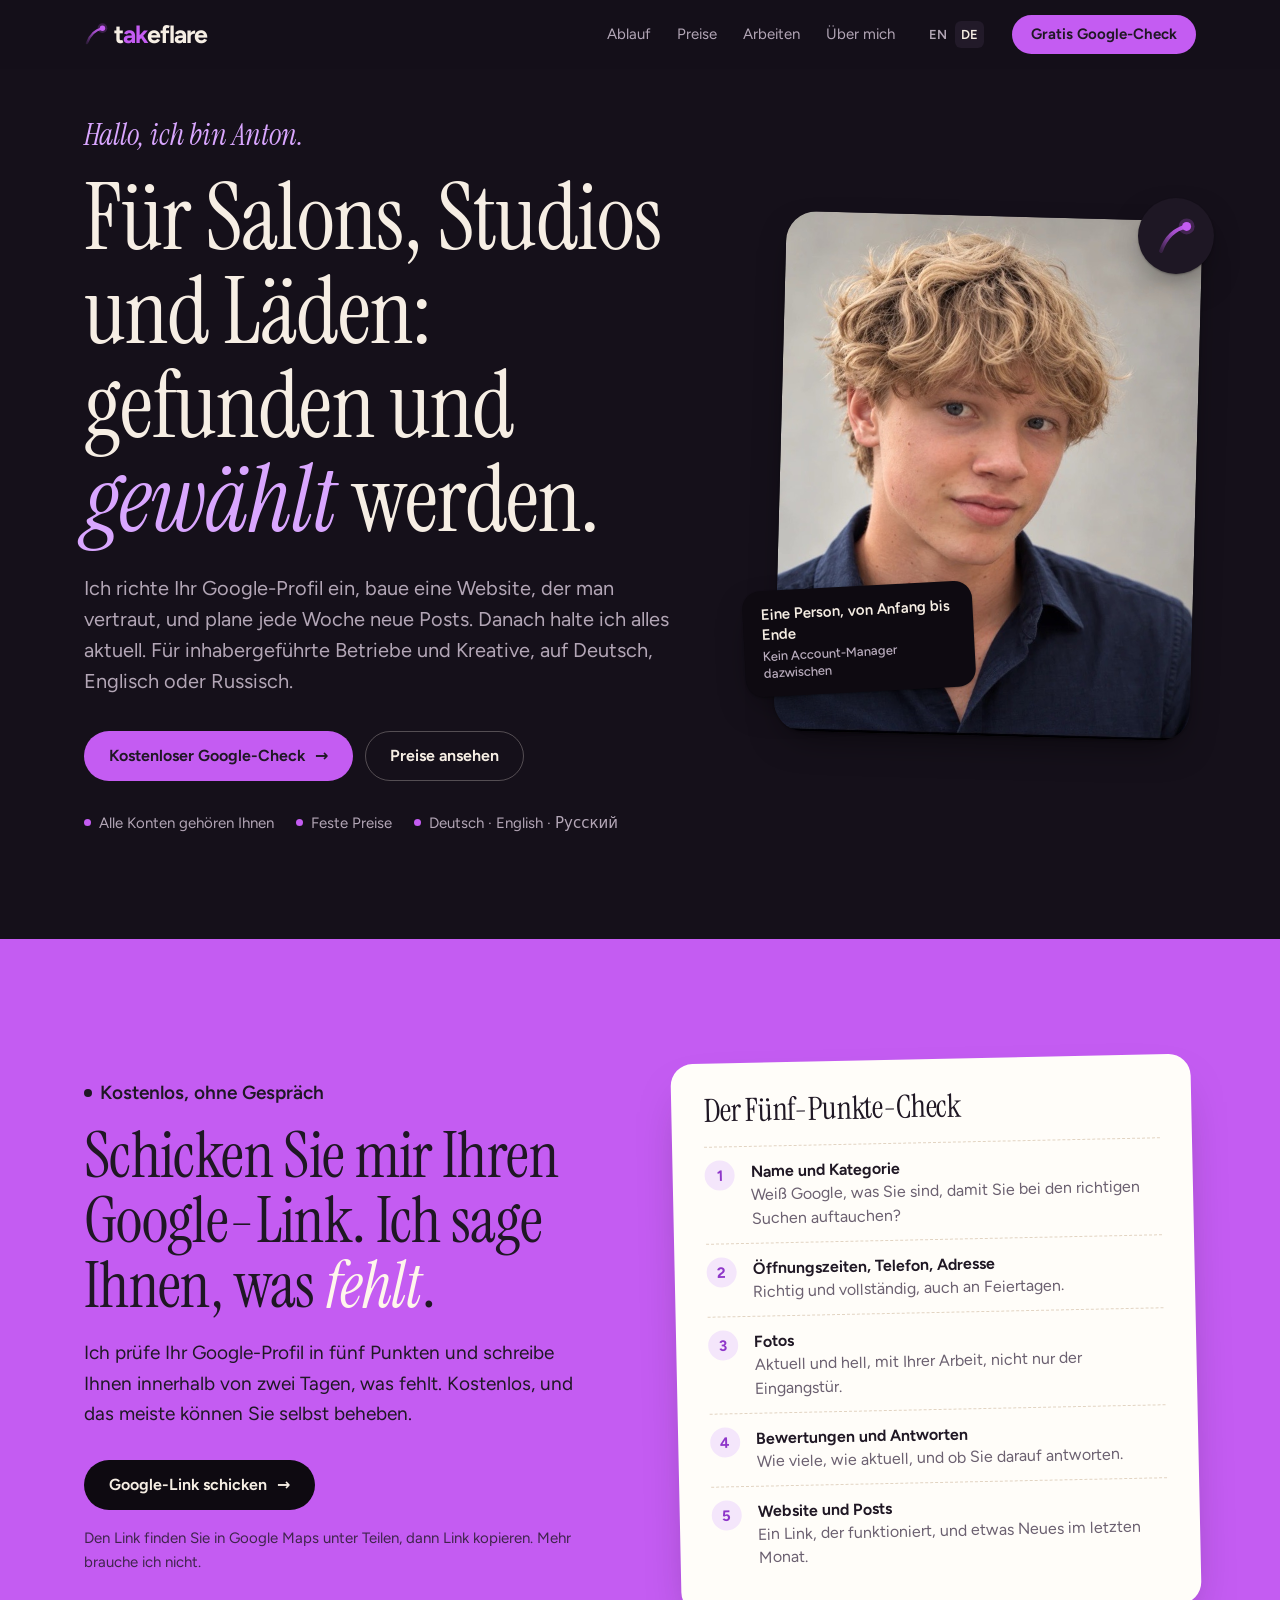
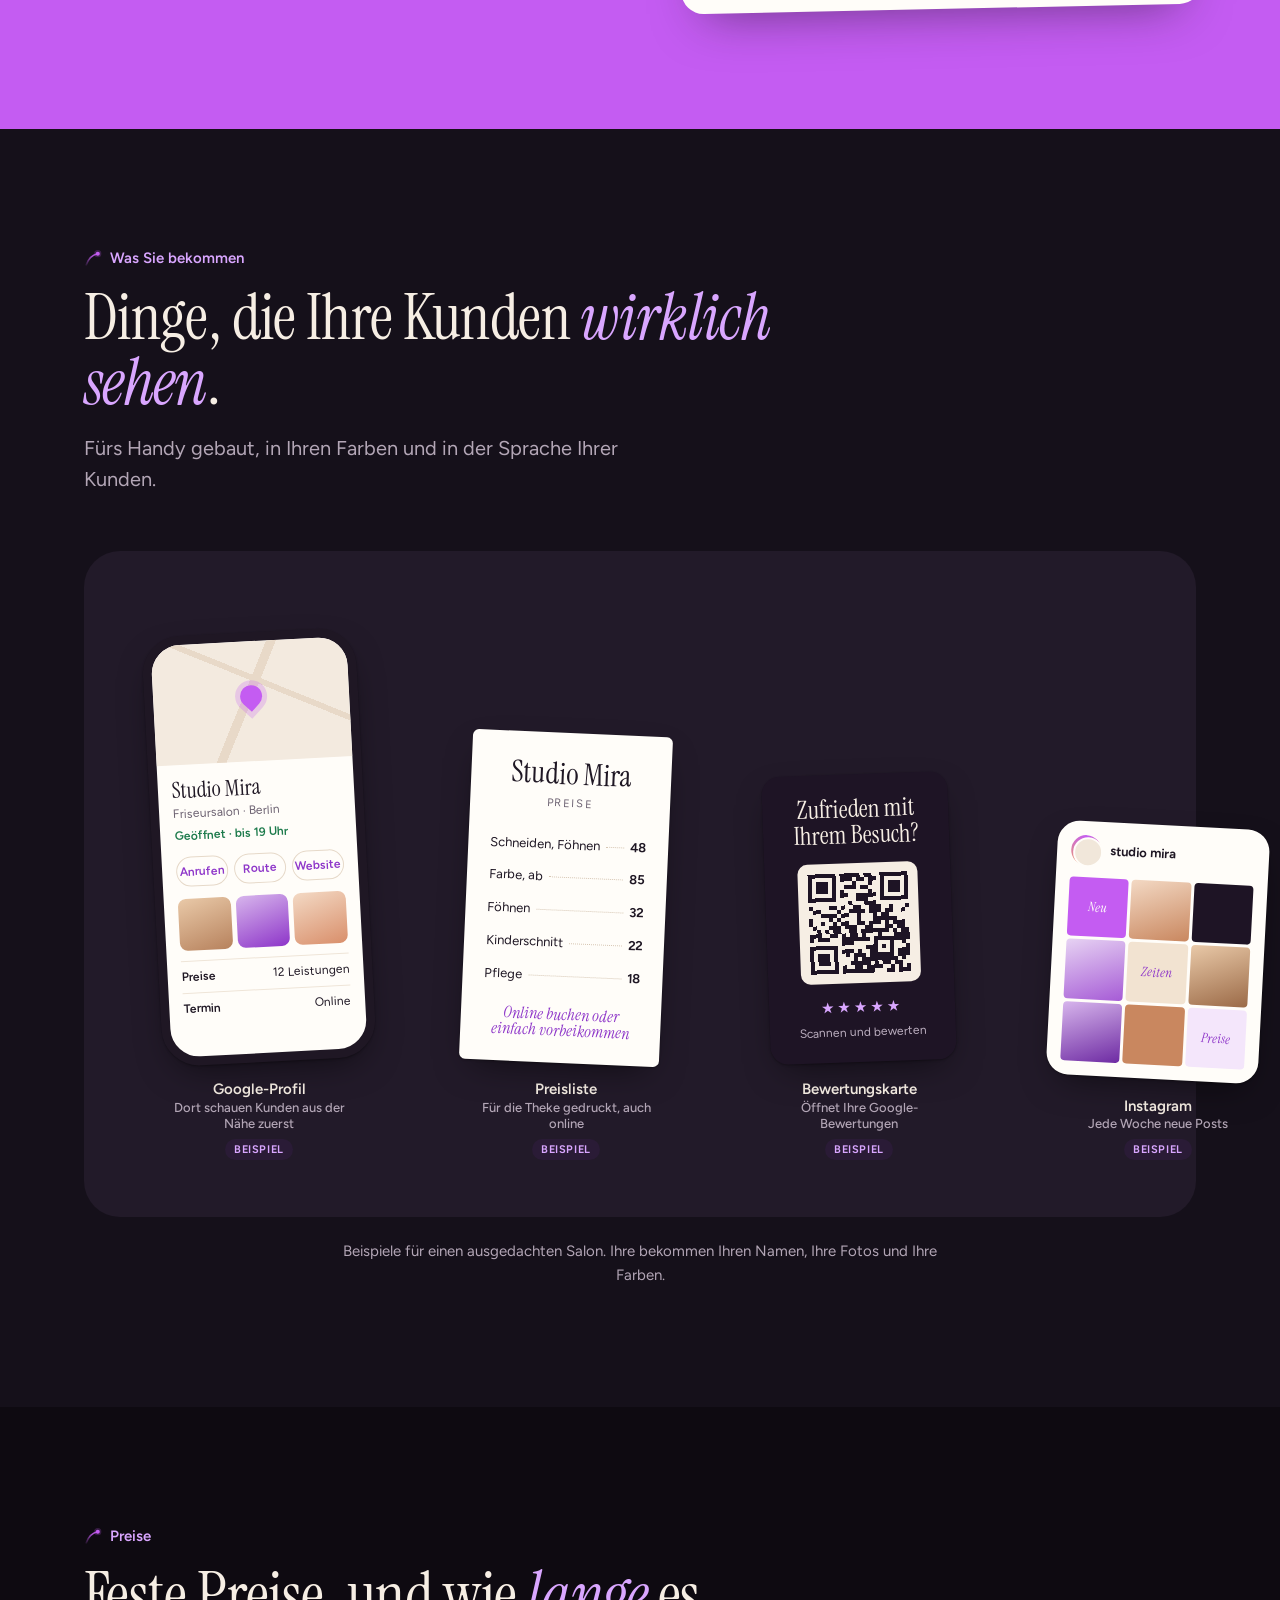
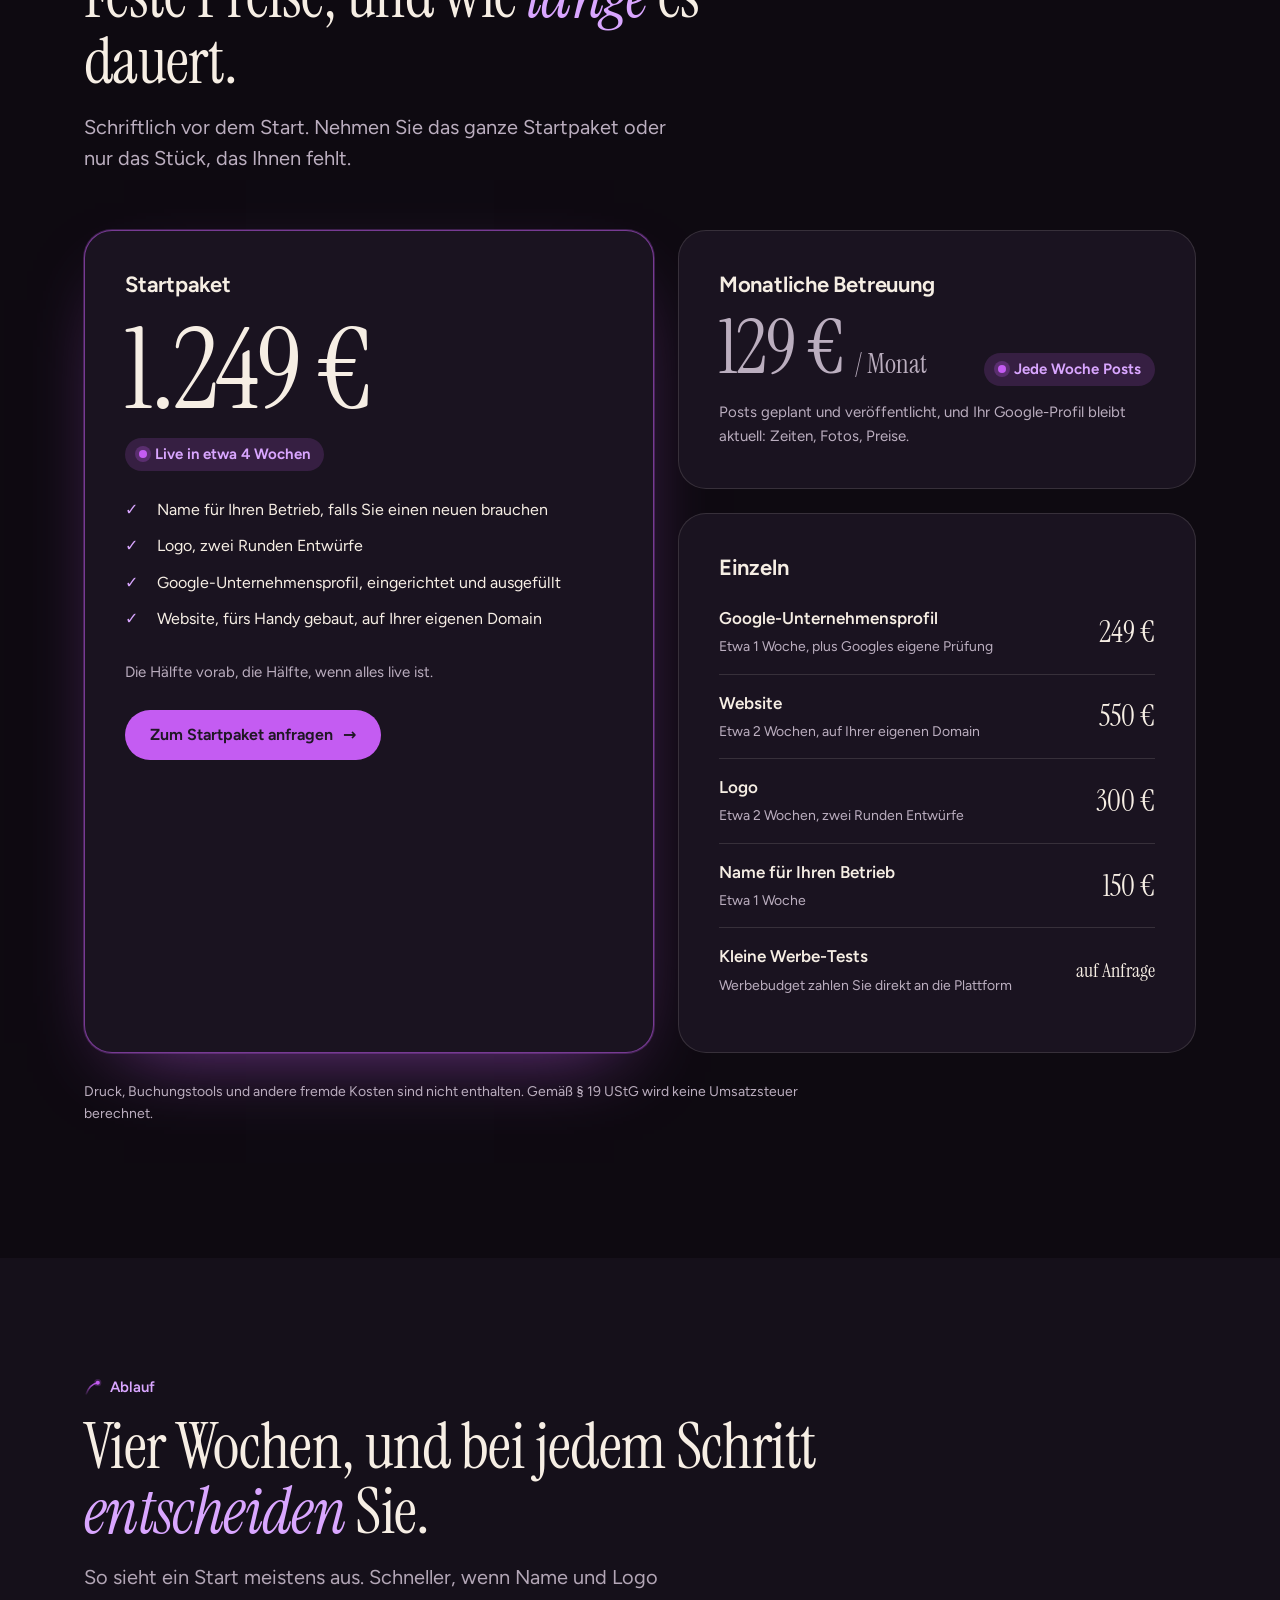
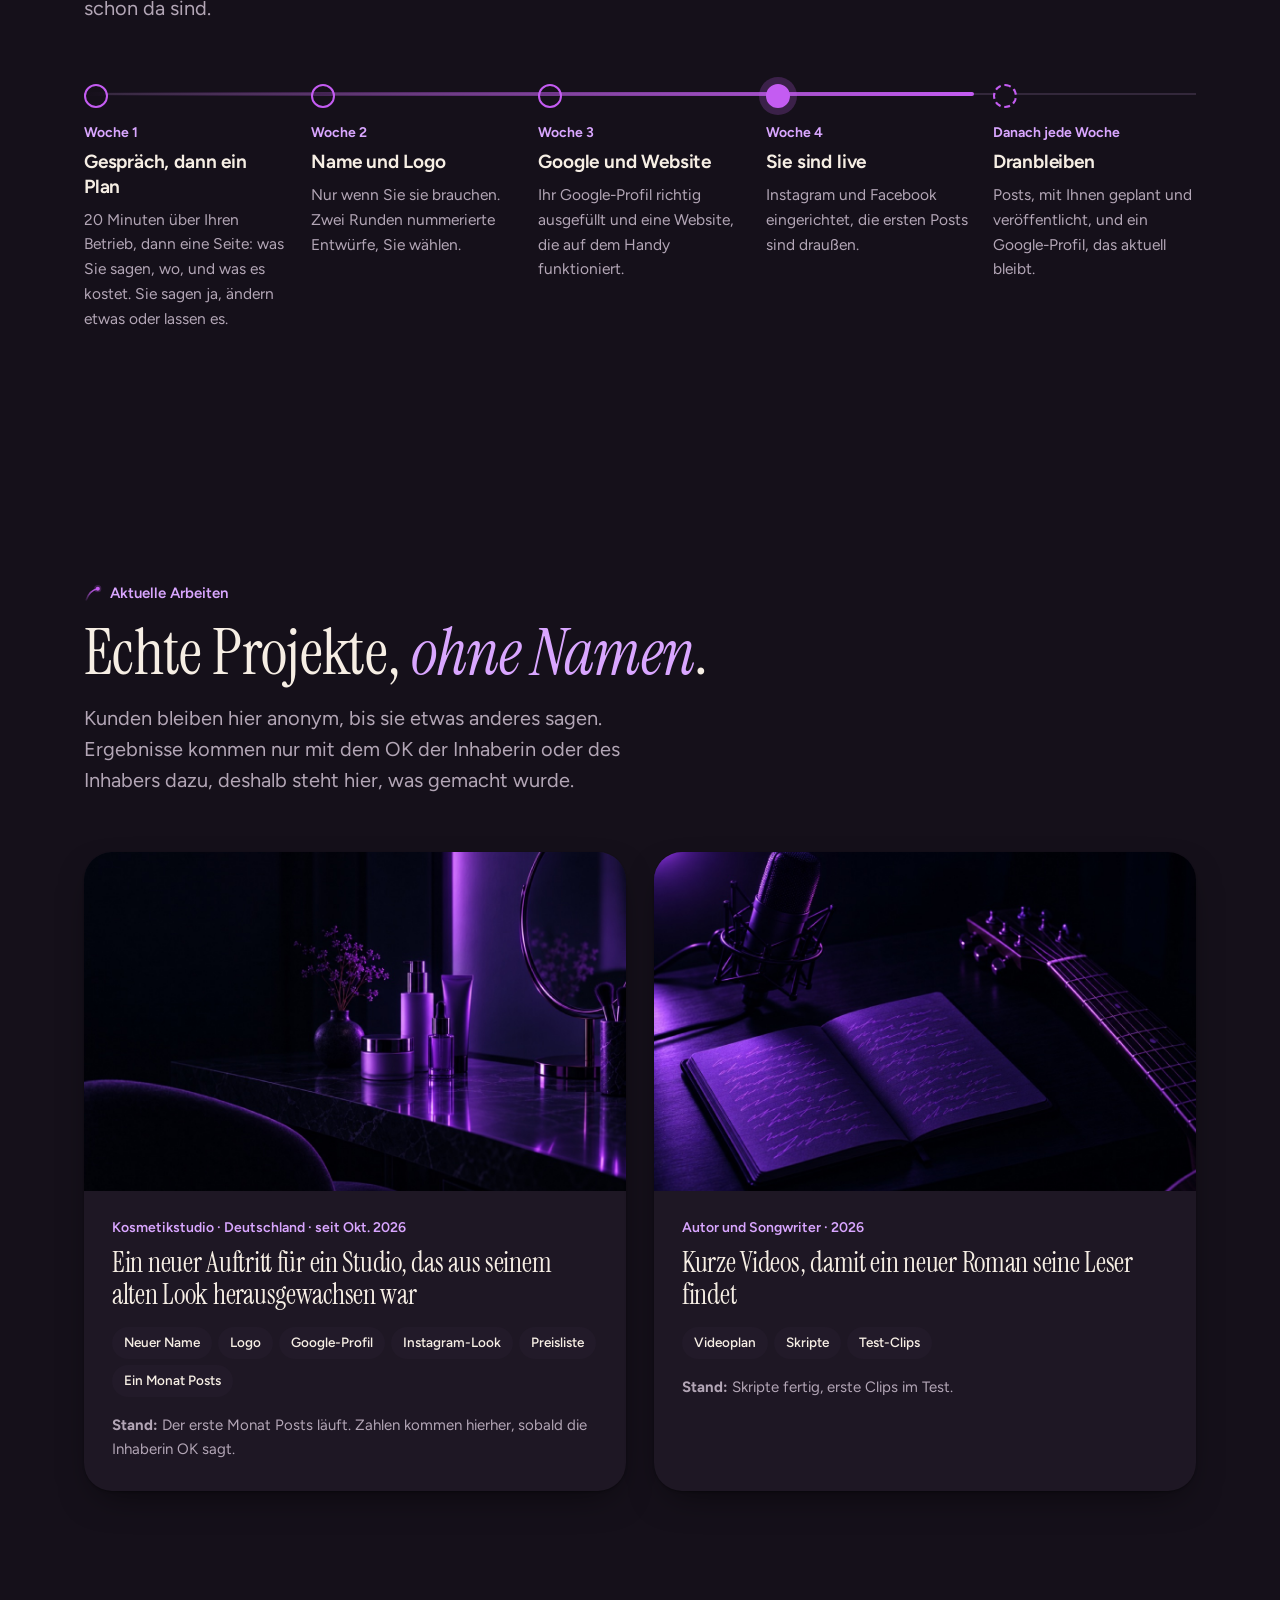
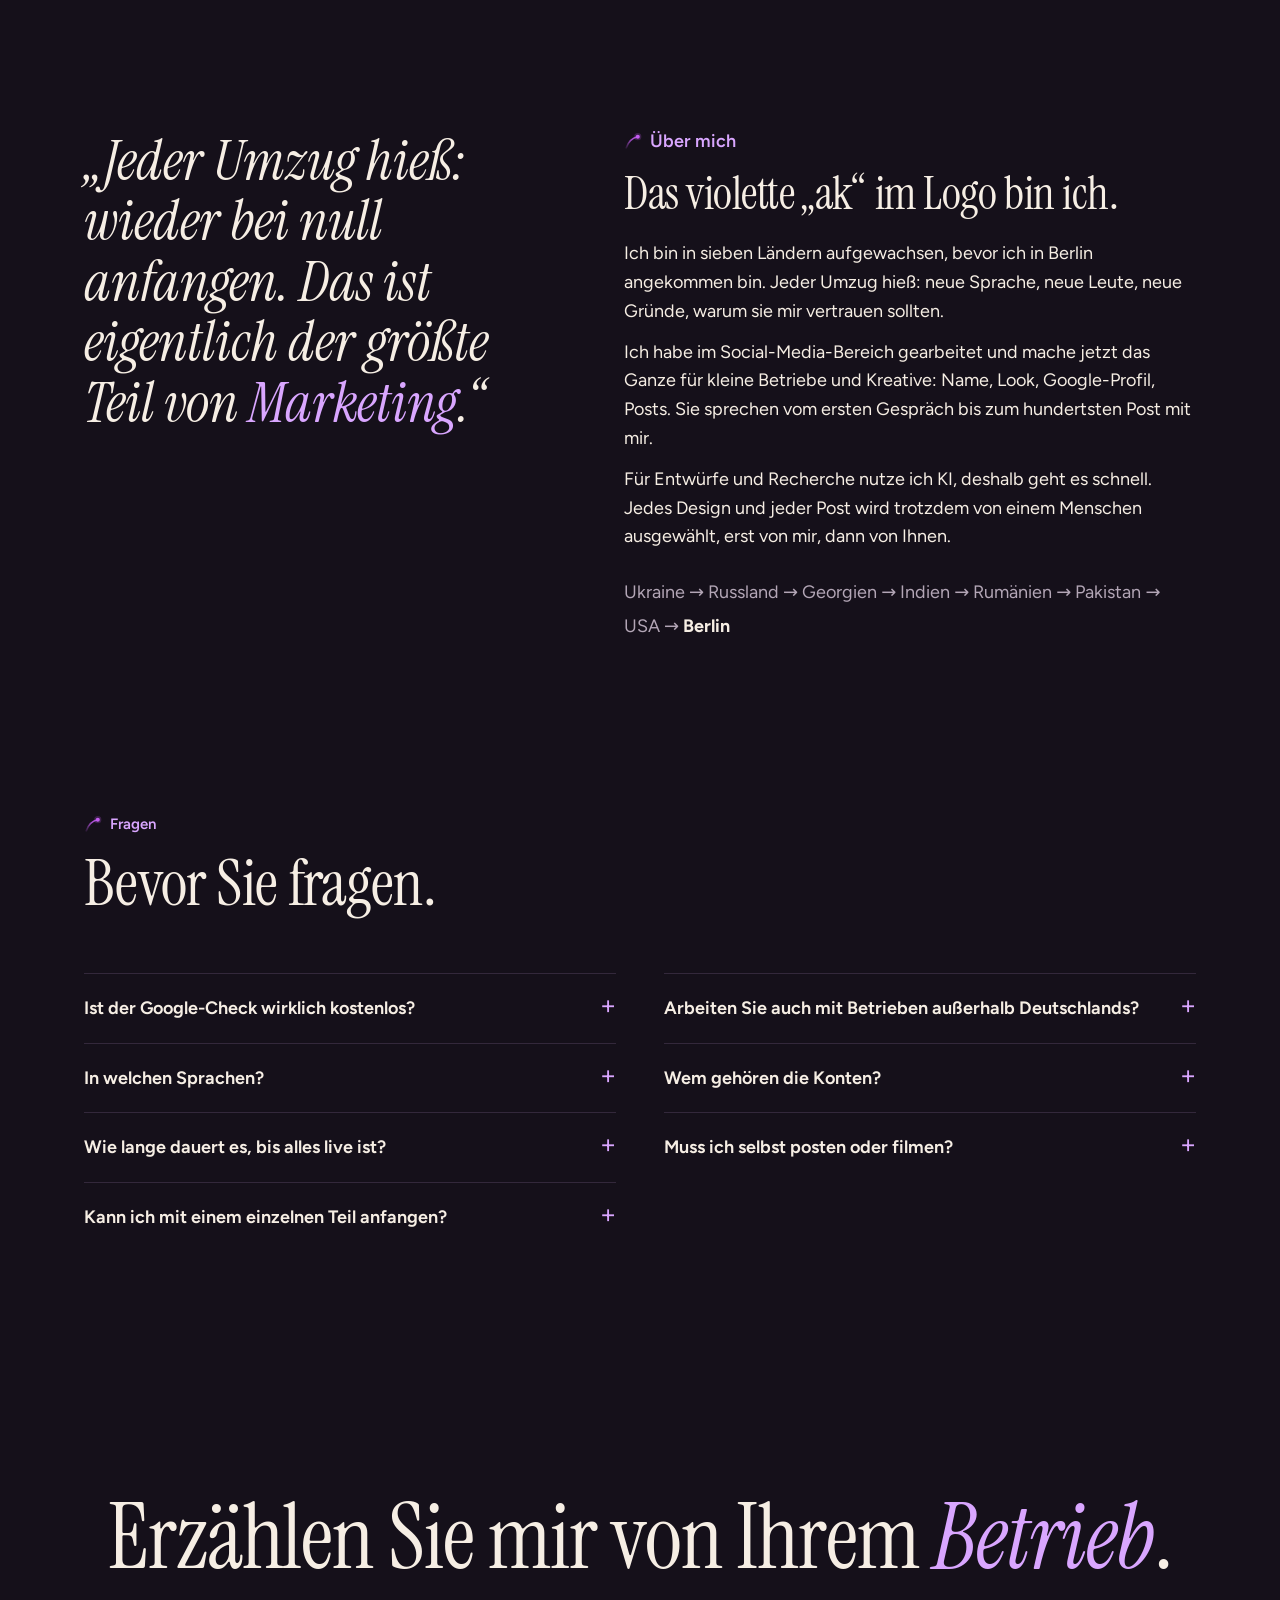
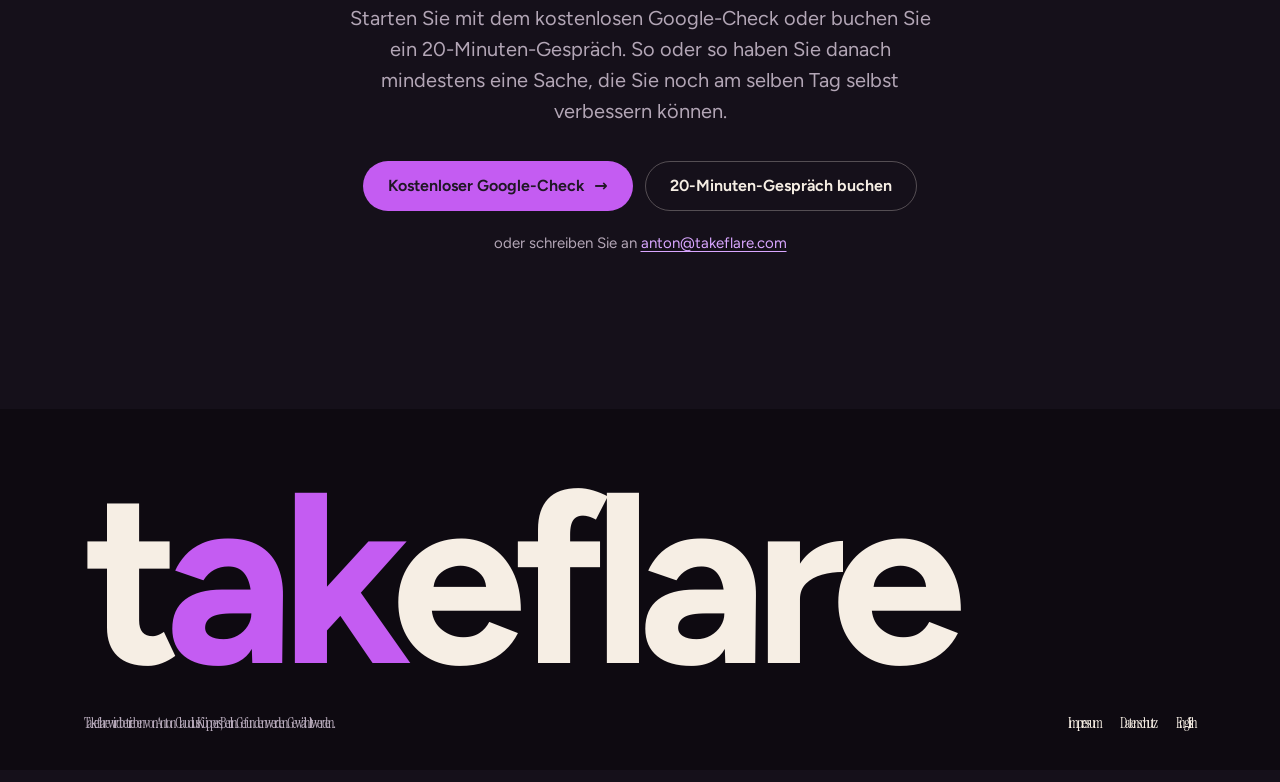
==== commit e2fe565f: "v2 redesign: warm, human, free Google check" ====
--- a/de/index.html
+++ b/de/index.html
@@ -4,27 +4,195 @@
 <meta charset="utf-8">
 <meta name="viewport" content="width=device-width, initial-scale=1, viewport-fit=cover">
 <title>Takeflare · Mehr Kunden finden Sie und wählen Sie</title>
-<meta name="description" content="Takeflare baut und betreut das Marketing, das Kunden bringt: Google-Profil, Website und Social-Media-Posts für inhabergeführte Betriebe und Kreative. Remote, auf Deutsch, Englisch und Russisch.">
+<meta name="description" content="Takeflare baut Google-Profil, Website und wöchentliche Posts für Salons, Studios, Läden und Kreative. Remote, auf Deutsch, Englisch und Russisch.">
 <link rel="canonical" href="https://takeflare.com/de/">
+<link rel="icon" href="/favicon.svg" type="image/svg+xml">
+<link rel="icon" href="/favicon-32.png" sizes="32x32" type="image/png">
+<link rel="apple-touch-icon" href="/apple-touch-icon.png">
+<link rel="preload" href="/fonts/instrument-serif-latin-400-normal.woff2" as="font" type="font/woff2" crossorigin>
+<link rel="preload" href="/fonts/figtree-latin-wght-normal.woff2" as="font" type="font/woff2" crossorigin>
+<link rel="stylesheet" href="/style.css">
+<meta name="theme-color" content="#FBF6EF">
+<script>/* Light from 07:00 to 21:00 on the visitor's clock, dark the rest of the night */
+(function () { var h = new Date().getHours(), t = h >= 7 && h < 21 ? "light" : "dark", q = /[?&]theme=(light|dark)/.exec(location.search); if (q) t = q[1]; document.documentElement.setAttribute("data-theme", t);
+  var m = document.querySelector('meta[name="theme-color"]'); if (m) m.setAttribute("content", t === "light" ? "#FBF6EF" : "#15101A"); })();</script>
+<meta property="og:type" content="website">
+<meta property="og:url" content="https://takeflare.com/de/">
+<meta property="og:title" content="Takeflare · Gefunden und gewählt werden">
+<meta property="og:description" content="Google-Profil, Website und Posts für Salons, Studios, Läden und Kreative. Eine Person, vom ersten Gespräch bis zum Posting, remote.">
+<meta property="og:image" content="https://takeflare.com/og-image.png">
+<!-- seo:start (written by scripts/site_seo.py, edit .claude/skills/site-seo/sites/takeflare.json) -->
 <link rel="alternate" hreflang="en" href="https://takeflare.com/">
 <link rel="alternate" hreflang="de" href="https://takeflare.com/de/">
 <link rel="alternate" hreflang="x-default" href="https://takeflare.com/">
-<link rel="icon" href="/favicon.svg" type="image/svg+xml">
-<link rel="icon" href="/favicon-32.png" sizes="32x32" type="image/png">
-<link rel="apple-touch-icon" href="/apple-touch-icon.png">
-<link rel="preload" href="/fonts/Geist-Variable.woff2" as="font" type="font/woff2" crossorigin>
-<link rel="stylesheet" href="/style.css">
-<meta name="theme-color" content="#0E1116">
-<script>/* Light from 07:00 to 21:00 on the visitor's clock, dark the rest of the night */
-(function () { var h = new Date().getHours(), t = h >= 7 && h < 21 ? "light" : "dark", q = /[?&]theme=(light|dark)/.exec(location.search); if (q) t = q[1]; document.documentElement.setAttribute("data-theme", t);
-  var m = document.querySelector('meta[name="theme-color"]'); if (m) m.setAttribute("content", t === "light" ? "#F6F7F9" : "#0E1116"); })();</script>
-<meta property="og:type" content="website">
-<meta property="og:url" content="https://takeflare.com/de/">
-<meta property="og:title" content="Takeflare · Gefunden und gewählt werden">
-<meta property="og:description" content="Google-Profil, Website und Posts für inhabergeführte Betriebe und Kreative. Eine Person, vom ersten Gespräch bis zum Posting, remote.">
-<meta property="og:image" content="https://takeflare.com/og-image.png">
 <meta property="og:locale" content="de_DE">
 <meta property="og:locale:alternate" content="en_GB">
+<script type="application/ld+json">
+{
+ "@context": "https://schema.org",
+ "@graph": [
+  {
+   "@type": "ProfessionalService",
+   "@id": "https://takeflare.com/#business",
+   "name": "Takeflare",
+   "url": "https://takeflare.com/de/",
+   "description": "Takeflare baut Google-Profil, Website und wöchentliche Posts für Salons, Studios, Läden und Kreative. Remote, auf Deutsch, Englisch und Russisch.",
+   "logo": "https://takeflare.com/apple-touch-icon.png",
+   "image": "https://takeflare.com/og-image.png",
+   "email": "anton@takeflare.com",
+   "priceRange": "€€",
+   "address": {
+    "@type": "PostalAddress",
+    "addressLocality": "Berlin",
+    "addressCountry": "DE"
+   },
+   "areaServed": "Weltweit",
+   "availableLanguage": [
+    "en",
+    "de",
+    "ru"
+   ],
+   "founder": {
+    "@type": "Person",
+    "name": "Anton Küppers",
+    "image": "https://takeflare.com/img/anton.jpg"
+   },
+   "makesOffer": [
+    {
+     "@type": "Offer",
+     "name": "Kostenloser Google-Check",
+     "description": "Schicken Sie den Link zu Ihrem Google-Profil und bekommen Sie innerhalb von zwei Tagen fünf Punkte per E-Mail: Name und Kategorie, Öffnungszeiten, Fotos, Bewertungen und Antworten, Website und Posts.",
+     "priceCurrency": "EUR",
+     "url": "https://takeflare.com/de/#prices",
+     "price": 0
+    },
+    {
+     "@type": "Offer",
+     "name": "Startpaket",
+     "description": "Name für Ihren Betrieb, falls Sie einen neuen brauchen, Logo in zwei Runden Entwürfen, Google-Unternehmensprofil eingerichtet und ausgefüllt, Website fürs Handy auf Ihrer eigenen Domain. Live in etwa vier Wochen. Die Hälfte vorab, die Hälfte, wenn alles live ist.",
+     "priceCurrency": "EUR",
+     "url": "https://takeflare.com/de/#prices",
+     "price": 1249
+    },
+    {
+     "@type": "Offer",
+     "name": "Monatliche Betreuung (pro Monat)",
+     "description": "Wöchentliche Posts und Pflege des Google-Profils.",
+     "priceCurrency": "EUR",
+     "url": "https://takeflare.com/de/#prices",
+     "price": 129
+    },
+    {
+     "@type": "Offer",
+     "name": "Google-Unternehmensprofil",
+     "description": "Eingerichtet und ausgefüllt.",
+     "priceCurrency": "EUR",
+     "url": "https://takeflare.com/de/#prices",
+     "price": 249
+    },
+    {
+     "@type": "Offer",
+     "name": "Website",
+     "description": "Fürs Handy gebaut, auf Ihrer eigenen Domain.",
+     "priceCurrency": "EUR",
+     "url": "https://takeflare.com/de/#prices",
+     "price": 550
+    },
+    {
+     "@type": "Offer",
+     "name": "Logo",
+     "description": "Zwei Runden Entwürfe.",
+     "priceCurrency": "EUR",
+     "url": "https://takeflare.com/de/#prices",
+     "price": 300
+    },
+    {
+     "@type": "Offer",
+     "name": "Name für Ihren Betrieb",
+     "description": "Ein neuer Name für Ihren Betrieb.",
+     "priceCurrency": "EUR",
+     "url": "https://takeflare.com/de/#prices",
+     "price": 150
+    }
+   ]
+  },
+  {
+   "@type": "WebSite",
+   "@id": "https://takeflare.com/#website",
+   "name": "Takeflare",
+   "url": "https://takeflare.com/",
+   "inLanguage": [
+    "en",
+    "de"
+   ]
+  },
+  {
+   "@type": "FAQPage",
+   "url": "https://takeflare.com/de/",
+   "inLanguage": "de",
+   "mainEntity": [
+    {
+     "@type": "Question",
+     "name": "Ist der Google-Check wirklich kostenlos?",
+     "acceptedAnswer": {
+      "@type": "Answer",
+      "text": "Ja. Sie schicken den Link, ich schicke Ihnen die fünf Punkte und was zu tun ist. Kein Gespräch, und nichts weiter, außer Sie schreiben zurück."
+     }
+    },
+    {
+     "@type": "Question",
+     "name": "Arbeiten Sie auch mit Betrieben außerhalb Deutschlands?",
+     "acceptedAnswer": {
+      "@type": "Answer",
+      "text": "Ja. Alles läuft remote, per Videocall, WhatsApp oder E-Mail und über geteilte Dateien. Sie müssen nicht in Berlin sein."
+     }
+    },
+    {
+     "@type": "Question",
+     "name": "In welchen Sprachen?",
+     "acceptedAnswer": {
+      "@type": "Answer",
+      "text": "Deutsch, Englisch und Russisch, im Gespräch und in den Posts und Seiten selbst."
+     }
+    },
+    {
+     "@type": "Question",
+     "name": "Wem gehören die Konten?",
+     "acceptedAnswer": {
+      "@type": "Answer",
+      "text": "Ihnen. Google-Profil, Domain und Social-Media-Konten laufen auf Ihren Namen. Ich bekomme Zugriff für die Arbeit, und die Schlüssel bleiben bei Ihnen, falls wir einmal aufhören."
+     }
+    },
+    {
+     "@type": "Question",
+     "name": "Wie lange dauert es, bis alles live ist?",
+     "acceptedAnswer": {
+      "@type": "Answer",
+      "text": "Rechnen Sie mit etwa vier Wochen ab dem ersten Gespräch. Schneller, wenn Name und Logo schon da sind, langsamer, wenn wir bei den Entwürfen öfter hin und her gehen."
+     }
+    },
+    {
+     "@type": "Question",
+     "name": "Muss ich selbst posten oder filmen?",
+     "acceptedAnswer": {
+      "@type": "Answer",
+      "text": "Nein. Ein paar Fotos von Ihrem Laden und Ihrer Arbeit helfen sehr, aber Texte, Design und Veröffentlichung übernehme ich. Sie geben jeden Post vorher frei."
+     }
+    },
+    {
+     "@type": "Question",
+     "name": "Kann ich mit einem einzelnen Teil anfangen?",
+     "acceptedAnswer": {
+      "@type": "Answer",
+      "text": "Klar. Viele starten mit dem Google-Profil, weil Kunden aus der Nähe dort zuerst schauen."
+     }
+    }
+   ]
+  }
+ ]
+}
+</script>
+<!-- seo:end -->
 <meta name="twitter:card" content="summary_large_image">
 </head>
 <body>
@@ -40,171 +208,227 @@
       <li><a href="#ueber">Über mich</a></li>
     </ul>
     <div class="lang" aria-label="Sprache"><a href="/" lang="en" hreflang="en">EN</a><a href="/de/" aria-current="page" lang="de">DE</a></div>
-    <a class="btn btn-main" href="mailto:anton@takeflare.com?subject=Kostenloses%20Gespr%C3%A4ch">Gespräch buchen</a>
+    <a class="btn btn-main" href="#check">Gratis Google-Check</a>
   </div>
 </header>
 
 <main id="main">
 
 <section class="hero">
-  <video class="hero-vid" muted loop playsinline preload="none" aria-hidden="true" data-light="/img/hero-loop-light.mp4" data-dark="/img/hero-loop.mp4"></video>
   <div class="wrap">
     <div>
-      <p class="label">Digitales Marketing · remote</p>
-      <h1>Sie sind gut in dem, was Sie tun. Jetzt sollen die Leute Sie <em>auch finden</em>.</h1>
-      <p class="lead">Takeflare baut und betreut das Marketing, das Kunden bringt: Ihr Google-Profil, eine Website, der man vertraut, und jede Woche neue Posts. Für inhabergeführte Betriebe und Kreative, auf Deutsch, Englisch oder Russisch.</p>
+      <p class="hello"><img src="/img/anton.jpg" alt="" width="56" height="56">Hallo, ich bin Anton.</p>
+      <h1>Für Salons, Studios und Läden: gefunden und <em>gewählt</em> werden.</h1>
+      <p class="lead">Ich richte Ihr Google-Profil ein, baue eine Website, der man vertraut, und plane jede Woche neue Posts. Danach halte ich alles aktuell. Für inhabergeführte Betriebe und Kreative, auf Deutsch, Englisch oder Russisch.</p>
       <div class="ctas">
-        <a class="btn btn-main" href="mailto:anton@takeflare.com?subject=Kostenloses%20Gespr%C3%A4ch">Kostenloses 20-Minuten-Gespräch <span class="arrow">→</span></a>
-        <a class="btn btn-ghost" href="#preise">Preise ansehen</a>
+        <a class="btn btn-main" href="#check">Kostenloser Google-Check <span class="arrow">→</span></a>
+        <a class="btn btn-line" href="#preise">Preise ansehen</a>
       </div>
       <ul class="facts">
-        <li>Eine Person, von Anfang bis Ende</li>
         <li>Alle Konten gehören Ihnen</li>
-        <li>DE · EN · RU</li>
         <li>Feste Preise</li>
+        <li>Deutsch · English · Русский</li>
       </ul>
     </div>
-  </div>
-</section>
-
-<div class="ticker" aria-label="Was Takeflare macht: Google-Profil, Website, Instagram, Facebook, Posts jede Woche, Name und Logo, auf Deutsch, Englisch und Russisch">
-  <div class="track" aria-hidden="true">
-    <span>Google-Profil</span><span>Website</span><span>Instagram</span><span>Facebook</span><span>Posts jede Woche</span><span>Name und Logo</span><span>Deutsch · English · Русский</span>
-    <span>Google-Profil</span><span>Website</span><span>Instagram</span><span>Facebook</span><span>Posts jede Woche</span><span>Name und Logo</span><span>Deutsch · English · Русский</span>
-  </div>
-</div>
-
-<section class="band reveal">
-  <div class="wrap split">
+    <figure class="portrait">
+      <img src="/img/anton.jpg" alt="Anton Küppers, der Takeflare betreibt" width="640" height="800">
+      <span class="badge"><img src="/mark.svg" alt="" width="40" height="40"></span>
+      <figcaption class="sticker">Eine Person, von Anfang bis Ende<small>Kein Account-Manager dazwischen</small></figcaption>
+    </figure>
+  </div>
+</section>
+
+<section id="check" class="check">
+  <div class="wrap">
     <div>
-      <p class="label">Warum das Telefon still bleibt</p>
-      <h2>Gute Betriebe werden aus kleinen, lösbaren Gründen übersehen.</h2>
-      <figure class="one">
-        <img src="/img/one-of-many.jpg" alt="" width="900" height="900" loading="lazy">
-        <figcaption>Ein Laden unter vierzig in der Nähe. Die Aufgabe: dass die Leute genau ihn wählen.</figcaption>
+      <p class="kicker" style="color:inherit">Kostenlos, ohne Gespräch</p>
+      <h2>Schicken Sie mir Ihren Google-Link. Ich sage Ihnen, was <em>fehlt</em>.</h2>
+      <p>Ich prüfe Ihr Google-Profil in fünf Punkten und schreibe Ihnen innerhalb von zwei Tagen, was fehlt. Kostenlos, und das meiste können Sie selbst beheben.</p>
+      <div class="ctas">
+        <a class="btn btn-plum" href="mailto:anton@takeflare.com?subject=Kostenloser%20Google-Check&amp;body=Hallo%20Anton%2C%20hier%20ist%20der%20Link%20zu%20meinem%20Google-Profil%3A%20">Google-Link schicken <span class="arrow">→</span></a>
+      </div>
+      <p class="small">Den Link finden Sie in Google Maps unter Teilen, dann Link kopieren. Mehr brauche ich nicht.</p>
+    </div>
+    <div class="note">
+      <h3>Der Fünf-Punkte-Check</h3>
+      <ol>
+        <li><span><b>Name und Kategorie</b><span>Weiß Google, was Sie sind, damit Sie bei den richtigen Suchen auftauchen?</span></span></li>
+        <li><span><b>Öffnungszeiten, Telefon, Adresse</b><span>Richtig und vollständig, auch an Feiertagen.</span></span></li>
+        <li><span><b>Fotos</b><span>Aktuell und hell, mit Ihrer Arbeit, nicht nur der Eingangstür.</span></span></li>
+        <li><span><b>Bewertungen und Antworten</b><span>Wie viele, wie aktuell, und ob Sie darauf antworten.</span></span></li>
+        <li><span><b>Website und Posts</b><span>Ein Link, der funktioniert, und etwas Neues im letzten Monat.</span></span></li>
+      </ol>
+    </div>
+  </div>
+</section>
+
+<section id="bekommen" class="reveal">
+  <div class="wrap">
+    <div class="head">
+      <p class="kicker">Was Sie bekommen</p>
+      <h2>Dinge, die Ihre Kunden <em>wirklich sehen</em>.</h2>
+      <p class="lead">Fürs Handy gebaut, in Ihren Farben und in der Sprache Ihrer Kunden.</p>
+    </div>
+    <div class="table">
+      <figure class="obj">
+        <div class="phone" aria-hidden="true">
+          <div class="map"></div>
+          <div class="body">
+            <div class="name">Studio Mira</div>
+            <div class="cat">Friseursalon · Berlin</div>
+            <div class="open">Geöffnet · bis 19 Uhr</div>
+            <div class="acts"><i>Anrufen</i><i>Route</i><i>Website</i></div>
+            <div class="pics"><i></i><i></i><i></i></div>
+            <div class="rows"><div><b>Preise</b><span>12 Leistungen</span></div><div><b>Termin</b><span>Online</span></div></div>
+          </div>
+        </div>
+        <figcaption>Google-Profil<span>Dort schauen Kunden aus der Nähe zuerst</span><em class="ex">Beispiel</em></figcaption>
       </figure>
-    </div>
-    <div>
-      <p class="lead" style="margin-bottom:24px">Die Arbeit ist gut, die Bewertungen sind freundlich. Trotzdem kommen kaum neue Leute. Meistens liegt es an einem dieser Punkte:</p>
-      <ul class="gaps">
-        <li><span class="n">01</span><span>Das Google-Profil ist halb ausgefüllt, also tauchen Sie nicht auf, wenn jemand in der Nähe sucht.</span></li>
-        <li><span class="n">02</span><span>Es gibt keine Website, oder eine, die seit Jahren keiner angefasst hat und noch die alten Preise zeigt.</span></li>
-        <li><span class="n">03</span><span>Auf Instagram stehen ein paar Posts mit altem Logo, dann monatelang nichts.</span></li>
-        <li><span class="n">04</span><span>Niemand hat in einem klaren Satz aufgeschrieben, warum man Sie wählen sollte und nicht den Laden nebenan.</span></li>
-      </ul>
-    </div>
-  </div>
-</section>
-
-<section id="ablauf" class="reveal">
-  <div class="wrap">
-    <div class="head how-head">
-      <div>
-        <p class="label">Ablauf</p>
-        <h2>Vier Schritte, und bei jedem entscheiden Sie.</h2>
-        <p class="lead">So sehen die ersten vier Wochen meistens aus.</p>
-      </div>
-      <div class="board" aria-label="Beispiel für einen Startplan">
-        <div class="board-top"><span>Startplan</span><span class="tag">Beispiel</span></div>
-        <ol class="rows">
-          <li><span class="wk">Wo 1</span><span class="what">Gespräch, dann ein Plan auf einer Seite</span><span class="bar"><i style="--w:100%;--d:.2s"></i></span></li>
-          <li><span class="wk">Wo 2</span><span class="what">Name und Logo, zwei Runden</span><span class="bar"><i style="--w:100%;--d:.45s"></i></span></li>
-          <li><span class="wk">Wo 3</span><span class="what">Google-Profil und Website</span><span class="bar"><i style="--w:100%;--d:.7s"></i></span></li>
-          <li><span class="wk">Wo 4</span><span class="what">Instagram und Facebook live</span><span class="bar"><i style="--w:72%;--d:.95s"></i></span></li>
-        </ol>
-        <div class="board-foot"><span><span class="spark" aria-hidden="true"></span>Danach jede Woche Posts</span><strong class="mono">129 €/Monat</strong></div>
-      </div>
-    </div>
-    <ol class="steps">
-      <li><span class="n">01</span><h3>Kostenloses Gespräch</h3><p>20 Minuten über Ihren Betrieb und die Kunden, von denen Sie mehr möchten. Keine Folien.</p></li>
-      <li><span class="n">02</span><h3>Plan auf einer Seite</h3><p>Was sich zu sagen lohnt, wo, und was es kostet. Sie sagen ja, ändern etwas oder lassen es.</p></li>
-      <li><span class="n">03</span><h3>Umsetzung</h3><p>Name und Logo, falls nötig, dann Google-Profil, Website und Social-Media-Konten. Sie wählen aus nummerierten Entwürfen.</p></li>
-      <li><span class="n">04</span><h3>Dranbleiben</h3><p>Jede Woche geplante und veröffentlichte Posts, und Ihr Google-Profil bleibt aktuell: Zeiten, Fotos, Preise.</p></li>
-    </ol>
-  </div>
-</section>
-
-<section id="preise" class="band reveal">
+      <figure class="obj">
+        <div class="paper" aria-hidden="true">
+          <div class="t">Studio Mira</div>
+          <div class="s">Preise</div>
+          <div class="r"><span>Schneiden, Föhnen</span><span></span><b>48</b></div>
+          <div class="r"><span>Farbe, ab</span><span></span><b>85</b></div>
+          <div class="r"><span>Föhnen</span><span></span><b>32</b></div>
+          <div class="r"><span>Kinderschnitt</span><span></span><b>22</b></div>
+          <div class="r"><span>Pflege</span><span></span><b>18</b></div>
+          <div class="f">Online buchen oder einfach vorbeikommen</div>
+        </div>
+        <figcaption>Preisliste<span>Für die Theke gedruckt, auch online</span><em class="ex">Beispiel</em></figcaption>
+      </figure>
+      <figure class="obj">
+        <div class="qr" aria-hidden="true">
+          <div class="t">Zufrieden mit Ihrem Besuch?</div>
+          <svg class="qr-code" viewBox="-1 -1 27 27" aria-hidden="true" shape-rendering="crispEdges"><path fill="currentColor" d="M0 0h7v1h-7zM8 0h5v1h-5zM14 0h2v1h-2zM18 0h7v1h-7zM0 1h1v1h-1zM6 1h1v1h-1zM8 1h3v1h-3zM12 1h2v1h-2zM15 1h2v1h-2zM18 1h1v1h-1zM24 1h1v1h-1zM0 2h1v1h-1zM2 2h3v1h-3zM6 2h1v1h-1zM11 2h1v1h-1zM15 2h1v1h-1zM18 2h1v1h-1zM20 2h3v1h-3zM24 2h1v1h-1zM0 3h1v1h-1zM2 3h3v1h-3zM6 3h1v1h-1zM9 3h3v1h-3zM13 3h2v1h-2zM18 3h1v1h-1zM20 3h3v1h-3zM24 3h1v1h-1zM0 4h1v1h-1zM2 4h3v1h-3zM6 4h1v1h-1zM8 4h1v1h-1zM15 4h1v1h-1zM18 4h1v1h-1zM20 4h3v1h-3zM24 4h1v1h-1zM0 5h1v1h-1zM6 5h1v1h-1zM8 5h2v1h-2zM12 5h5v1h-5zM18 5h1v1h-1zM24 5h1v1h-1zM0 6h7v1h-7zM12 6h3v1h-3zM18 6h7v1h-7zM10 7h1v1h-1zM14 7h3v1h-3zM0 8h1v1h-1zM5 8h2v1h-2zM8 8h1v1h-1zM11 8h2v1h-2zM15 8h3v1h-3zM20 8h1v1h-1zM24 8h1v1h-1zM1 9h2v1h-2zM7 9h1v1h-1zM10 9h4v1h-4zM15 9h3v1h-3zM19 9h2v1h-2zM23 9h1v1h-1zM3 10h4v1h-4zM8 10h2v1h-2zM12 10h1v1h-1zM16 10h1v1h-1zM18 10h2v1h-2zM0 11h1v1h-1zM5 11h1v1h-1zM7 11h1v1h-1zM12 11h1v1h-1zM16 11h6v1h-6zM0 12h1v1h-1zM3 12h1v1h-1zM6 12h1v1h-1zM8 12h2v1h-2zM12 12h2v1h-2zM15 12h3v1h-3zM19 12h1v1h-1zM21 12h3v1h-3zM1 13h1v1h-1zM5 13h3v1h-3zM9 13h3v1h-3zM14 13h2v1h-2zM19 13h2v1h-2zM22 13h2v1h-2zM2 14h1v1h-1zM4 14h1v1h-1zM6 14h2v1h-2zM10 14h2v1h-2zM13 14h7v1h-7zM21 14h1v1h-1zM23 14h2v1h-2zM0 15h3v1h-3zM5 15h2v1h-2zM8 15h1v1h-1zM10 15h2v1h-2zM13 15h1v1h-1zM17 15h1v1h-1zM21 15h4v1h-4zM0 16h1v1h-1zM2 16h3v1h-3zM8 16h7v1h-7zM16 16h9v1h-9zM8 17h3v1h-3zM16 17h1v1h-1zM20 17h1v1h-1zM23 17h1v1h-1zM0 18h7v1h-7zM14 18h3v1h-3zM18 18h1v1h-1zM20 18h1v1h-1zM24 18h1v1h-1zM0 19h1v1h-1zM6 19h1v1h-1zM8 19h3v1h-3zM12 19h1v1h-1zM15 19h2v1h-2zM20 19h1v1h-1zM22 19h3v1h-3zM0 20h1v1h-1zM2 20h3v1h-3zM6 20h1v1h-1zM9 20h1v1h-1zM11 20h3v1h-3zM15 20h6v1h-6zM22 20h3v1h-3zM0 21h1v1h-1zM2 21h3v1h-3zM6 21h1v1h-1zM11 21h1v1h-1zM13 21h9v1h-9zM23 21h1v1h-1zM0 22h1v1h-1zM2 22h3v1h-3zM6 22h1v1h-1zM10 22h5v1h-5zM16 22h1v1h-1zM18 22h2v1h-2zM21 22h2v1h-2zM0 23h1v1h-1zM6 23h1v1h-1zM8 23h1v1h-1zM11 23h2v1h-2zM14 23h4v1h-4zM20 23h1v1h-1zM22 23h1v1h-1zM24 23h1v1h-1zM0 24h7v1h-7zM8 24h8v1h-8zM19 24h2v1h-2zM22 24h3v1h-3z"/></svg>
+          <div class="stars">★★★★★</div>
+          <div class="s">Scannen und bewerten</div>
+        </div>
+        <figcaption>Bewertungskarte<span>Öffnet Ihre Google-Bewertungen</span><em class="ex">Beispiel</em></figcaption>
+      </figure>
+      <figure class="obj">
+        <div class="gram" aria-hidden="true">
+          <div class="top"><i></i>studio mira</div>
+          <div class="grid"><i>Neu</i><i></i><i></i><i></i><i>Zeiten</i><i></i><i></i><i></i><i>Preise</i></div>
+        </div>
+        <figcaption>Instagram<span>Jede Woche neue Posts</span><em class="ex">Beispiel</em></figcaption>
+      </figure>
+    </div>
+    <p class="table-note">Beispiele für einen ausgedachten Salon. Ihre bekommen Ihren Namen, Ihre Fotos und Ihre Farben.</p>
+  </div>
+</section>
+
+<section id="preise" class="prices-sec reveal">
   <div class="wrap">
     <div class="head">
-      <p class="label">Preise</p>
-      <h2>Feste Preise, schriftlich vor dem Start.</h2>
-      <p class="lead">Nehmen Sie das ganze Startpaket oder nur das Stück, das Ihnen fehlt.</p>
+      <p class="kicker">Preise</p>
+      <h2>Feste Preise, und wie <em>lange</em> es dauert.</h2>
+      <p class="lead">Schriftlich vor dem Start. Nehmen Sie das ganze Startpaket oder nur das Stück, das Ihnen fehlt.</p>
     </div>
     <div class="prices">
-      <div class="card main">
-        <span class="tag">Am häufigsten</span>
+      <div class="pcard main">
         <h3>Startpaket</h3>
-        <p class="price">1.249 €</p>
-        <p class="note">Die Hälfte vorab, die Hälfte, wenn alles live ist.</p>
+        <p class="big">1.249 €</p>
+        <span class="time">Live in etwa 4 Wochen</span>
         <ul class="ticks">
           <li>Name für Ihren Betrieb, falls Sie einen neuen brauchen</li>
           <li>Logo, zwei Runden Entwürfe</li>
           <li>Google-Unternehmensprofil, eingerichtet und ausgefüllt</li>
           <li>Website, fürs Handy gebaut, auf Ihrer eigenen Domain</li>
         </ul>
+        <p class="pnote">Die Hälfte vorab, die Hälfte, wenn alles live ist.</p>
         <a class="btn btn-main" href="mailto:anton@takeflare.com?subject=Startpaket">Zum Startpaket anfragen <span class="arrow">→</span></a>
       </div>
-      <div class="card">
-        <h3>Einzeln</h3>
-        <ul class="menu" style="margin-top:20px">
-          <li><span>Monatliche Betreuung<span class="sub">Wöchentliche Posts und Pflege des Google-Profils</span></span><span>129 €/Monat</span></li>
-          <li><span>Google-Unternehmensprofil</span><span>249 €</span></li>
-          <li><span>Website</span><span>550 €</span></li>
-          <li><span>Logo<span class="sub">Zwei Runden Entwürfe</span></span><span>300 €</span></li>
-          <li><span>Name für Ihren Betrieb</span><span>150 €</span></li>
-          <li><span>Kleine Werbe-Tests<span class="sub">Werbebudget zahlen Sie direkt an die Plattform</span></span><span>auf Anfrage</span></li>
-        </ul>
+      <div class="stack">
+        <div class="pcard">
+          <div class="care">
+            <div><h3>Monatliche Betreuung</h3><p class="big">129 € <small>/ Monat</small></p></div>
+            <span class="time">Jede Woche Posts</span>
+          </div>
+          <p class="pnote" style="margin:14px 0 0">Posts geplant und veröffentlicht, und Ihr Google-Profil bleibt aktuell: Zeiten, Fotos, Preise.</p>
+        </div>
+        <div class="pcard">
+          <h3>Einzeln</h3>
+          <ul class="menu">
+            <li><span class="what">Google-Unternehmensprofil</span><span class="when">Etwa 1 Woche, plus Googles eigene Prüfung</span><span class="p">249 €</span></li>
+            <li><span class="what">Website</span><span class="when">Etwa 2 Wochen, auf Ihrer eigenen Domain</span><span class="p">550 €</span></li>
+            <li><span class="what">Logo</span><span class="when">Etwa 2 Wochen, zwei Runden Entwürfe</span><span class="p">300 €</span></li>
+            <li><span class="what">Name für Ihren Betrieb</span><span class="when">Etwa 1 Woche</span><span class="p">150 €</span></li>
+            <li><span class="what">Kleine Werbe-Tests</span><span class="when">Werbebudget zahlen Sie direkt an die Plattform</span><span class="p" style="font-size:20px">auf Anfrage</span></li>
+          </ul>
+        </div>
       </div>
     </div>
     <p class="fine">Druck, Buchungstools und andere fremde Kosten sind nicht enthalten. Gemäß § 19 UStG wird keine Umsatzsteuer berechnet.</p>
   </div>
 </section>
 
+<section id="ablauf" class="reveal">
+  <div class="wrap">
+    <div class="head">
+      <p class="kicker">Ablauf</p>
+      <h2>Vier Wochen, und bei jedem Schritt <em>entscheiden</em> Sie.</h2>
+      <p class="lead">So sieht ein Start meistens aus. Schneller, wenn Name und Logo schon da sind.</p>
+    </div>
+    <ol class="weeks">
+      <li><span class="wk">Woche 1</span><h3>Gespräch, dann ein Plan</h3><p>20 Minuten über Ihren Betrieb, dann eine Seite: was Sie sagen, wo, und was es kostet. Sie sagen ja, ändern etwas oder lassen es.</p></li>
+      <li><span class="wk">Woche 2</span><h3>Name und Logo</h3><p>Nur wenn Sie sie brauchen. Zwei Runden nummerierte Entwürfe, Sie wählen.</p></li>
+      <li><span class="wk">Woche 3</span><h3>Google und Website</h3><p>Ihr Google-Profil richtig ausgefüllt und eine Website, die auf dem Handy funktioniert.</p></li>
+      <li><span class="wk">Woche 4</span><h3>Sie sind live</h3><p>Instagram und Facebook eingerichtet, die ersten Posts sind draußen.</p></li>
+      <li><span class="wk">Danach jede Woche</span><h3>Dranbleiben</h3><p>Posts, mit Ihnen geplant und veröffentlicht, und ein Google-Profil, das aktuell bleibt.</p></li>
+    </ol>
+  </div>
+</section>
+
 <section id="arbeiten" class="reveal">
   <div class="wrap">
     <div class="head">
-      <p class="label">Aktuelle Arbeiten</p>
-      <h2>Echte Projekte, ohne Namen.</h2>
+      <p class="kicker">Aktuelle Arbeiten</p>
+      <h2>Echte Projekte, <em>ohne Namen</em>.</h2>
       <p class="lead">Kunden bleiben hier anonym, bis sie etwas anderes sagen. Ergebnisse kommen nur mit dem OK der Inhaberin oder des Inhabers dazu, deshalb steht hier, was gemacht wurde.</p>
     </div>
     <div class="work">
-      <article class="card">
+      <article class="wcard">
         <img class="cover" src="/img/work-beauty-studio.jpg" alt="" width="1200" height="806" loading="lazy">
-        <p class="meta">Kosmetikstudio · Deutschland · seit Okt. 2026</p>
-        <h3>Ein neuer Auftritt für ein Studio, das aus seinem alten Look herausgewachsen war</h3>
-        <ul class="chips"><li>Neuer Name</li><li>Logo</li><li>Google-Profil</li><li>Instagram-Look</li><li>Preisliste</li><li>Ein Monat Posts</li></ul>
-        <p class="status"><b>Stand:</b> Der erste Monat Posts läuft. Zahlen kommen hierher, sobald die Inhaberin OK sagt.</p>
+        <div class="in">
+          <p class="meta">Kosmetikstudio · Deutschland · seit Okt. 2026</p>
+          <h3>Ein neuer Auftritt für ein Studio, das aus seinem alten Look herausgewachsen war</h3>
+          <ul class="chips"><li>Neuer Name</li><li>Logo</li><li>Google-Profil</li><li>Instagram-Look</li><li>Preisliste</li><li>Ein Monat Posts</li></ul>
+          <p class="status"><b>Stand:</b> Der erste Monat Posts läuft. Zahlen kommen hierher, sobald die Inhaberin OK sagt.</p>
+        </div>
       </article>
-      <article class="card">
+      <article class="wcard">
         <img class="cover" src="/img/work-author-songwriter.jpg" alt="" width="1200" height="806" loading="lazy">
-        <p class="meta">Autor und Songwriter · 2026</p>
-        <h3>Kurze Videos, damit ein neuer Roman seine Leser findet</h3>
-        <ul class="chips"><li>Videoplan</li><li>Skripte</li><li>Test-Clips</li></ul>
-        <p class="status"><b>Stand:</b> Skripte fertig, erste Clips im Test.</p>
+        <div class="in">
+          <p class="meta">Autor und Songwriter · 2026</p>
+          <h3>Kurze Videos, damit ein neuer Roman seine Leser findet</h3>
+          <ul class="chips"><li>Videoplan</li><li>Skripte</li><li>Test-Clips</li></ul>
+          <p class="status"><b>Stand:</b> Skripte fertig, erste Clips im Test.</p>
+        </div>
       </article>
     </div>
   </div>
 </section>
 
-<section id="ueber" class="band reveal">
+<section id="ueber" class="reveal">
   <div class="wrap about">
-    <img src="/img/anton.jpg" alt="Anton Küppers" width="640" height="800" loading="lazy">
+    <p class="quote">„Jeder Umzug hieß: wieder bei null anfangen. Das ist eigentlich der größte Teil von <em>Marketing</em>.“</p>
     <div class="body">
-      <p class="label">Über mich</p>
-      <h2 style="margin-bottom:24px">Ich bin Anton. Das violette „ak“ im Logo bin ich.</h2>
-      <p>Ich bin in sieben Ländern aufgewachsen, bevor ich in Berlin angekommen bin. Jeder Umzug hieß: wieder bei null anfangen, neue Sprache, neue Leute, neue Gründe, warum sie mir vertrauen sollten. Das ist eigentlich der größte Teil von Marketing.</p>
-      <p>Ich habe im Social-Media-Bereich gearbeitet und mache jetzt das Ganze für kleine Betriebe und Kreative: Name, Look, Google-Profil, Posts. Sie sprechen vom ersten Gespräch bis zum hundertsten Post mit mir, ohne Account-Manager dazwischen.</p>
+      <p class="kicker">Über mich</p>
+      <h2>Das violette „ak“ im Logo bin ich.</h2>
+      <p>Ich bin in sieben Ländern aufgewachsen, bevor ich in Berlin angekommen bin. Jeder Umzug hieß: neue Sprache, neue Leute, neue Gründe, warum sie mir vertrauen sollten.</p>
+      <p>Ich habe im Social-Media-Bereich gearbeitet und mache jetzt das Ganze für kleine Betriebe und Kreative: Name, Look, Google-Profil, Posts. Sie sprechen vom ersten Gespräch bis zum hundertsten Post mit mir.</p>
       <p>Für Entwürfe und Recherche nutze ich KI, deshalb geht es schnell. Jedes Design und jeder Post wird trotzdem von einem Menschen ausgewählt, erst von mir, dann von Ihnen.</p>
       <p class="route">Ukraine → Russland → Georgien → Indien → Rumänien → Pakistan → USA → <b>Berlin</b></p>
     </div>
   </div>
 </section>
 
-<section class="reveal">
-  <div class="wrap">
-    <div class="head"><p class="label">Fragen</p><h2>Bevor Sie fragen.</h2></div>
+<section class="reveal" style="padding-top:40px">
+  <div class="wrap">
+    <div class="head"><p class="kicker">Fragen</p><h2>Bevor Sie fragen.</h2></div>
     <div class="faq">
+      <details><summary>Ist der Google-Check wirklich kostenlos?</summary><p>Ja. Sie schicken den Link, ich schicke Ihnen die fünf Punkte und was zu tun ist. Kein Gespräch, und nichts weiter, außer Sie schreiben zurück.</p></details>
       <details><summary>Arbeiten Sie auch mit Betrieben außerhalb Deutschlands?</summary><p>Ja. Alles läuft remote, per Videocall, WhatsApp oder E-Mail und über geteilte Dateien. Sie müssen nicht in Berlin sein.</p></details>
       <details><summary>In welchen Sprachen?</summary><p>Deutsch, Englisch und Russisch, im Gespräch und in den Posts und Seiten selbst.</p></details>
       <details><summary>Wem gehören die Konten?</summary><p>Ihnen. Google-Profil, Domain und Social-Media-Konten laufen auf Ihren Namen. Ich bekomme Zugriff für die Arbeit, und die Schlüssel bleiben bei Ihnen, falls wir einmal aufhören.</p></details>
@@ -217,13 +441,13 @@
 
 <section class="final">
   <div class="wrap">
-    <img class="final-mark" src="/mark.svg" alt="" width="56" height="56">
-    <h2>Erzählen Sie mir von Ihrem Betrieb.</h2>
-    <p class="lead">Ein kostenloses 20-Minuten-Gespräch. Sie gehen mit mindestens einer Sache raus, die Sie noch am selben Tag selbst verbessern können.</p>
+    <h2>Erzählen Sie mir von Ihrem <em>Betrieb</em>.</h2>
+    <p class="lead">Starten Sie mit dem kostenlosen Google-Check oder buchen Sie ein 20-Minuten-Gespräch. So oder so haben Sie danach mindestens eine Sache, die Sie noch am selben Tag selbst verbessern können.</p>
     <div class="ctas">
-      <a class="btn btn-main" href="mailto:anton@takeflare.com?subject=Kostenloses%20Gespr%C3%A4ch">Gespräch buchen <span class="arrow">→</span></a>
-      <span class="or">oder schreiben Sie an <a href="mailto:anton@takeflare.com">anton@takeflare.com</a></span>
-    </div>
+      <a class="btn btn-main" href="mailto:anton@takeflare.com?subject=Kostenloser%20Google-Check&amp;body=Hallo%20Anton%2C%20hier%20ist%20der%20Link%20zu%20meinem%20Google-Profil%3A%20">Kostenloser Google-Check <span class="arrow">→</span></a>
+      <a class="btn btn-line" href="mailto:anton@takeflare.com?subject=Kostenloses%20Gespr%C3%A4ch">20-Minuten-Gespräch buchen</a>
+    </div>
+    <span class="or">oder schreiben Sie an <a href="mailto:anton@takeflare.com">anton@takeflare.com</a></span>
   </div>
 </section>
 
@@ -245,12 +469,6 @@
   var nav = document.querySelector('.nav');
   var onScroll = function () { nav.classList.toggle('scrolled', window.scrollY > 8); };
   window.addEventListener('scroll', onScroll, { passive: true }); onScroll();
-  var v = document.querySelector('.hero-vid');
-  if (v && !window.matchMedia('(prefers-reduced-motion: reduce)').matches) {
-    v.src = v.getAttribute('data-' + document.documentElement.getAttribute('data-theme'));
-    v.addEventListener('canplay', function () { v.classList.add('on'); }, { once: true });
-    v.play().catch(function () {});
-  }
   var els = document.querySelectorAll('.reveal');
   if (!('IntersectionObserver' in window)) { els.forEach(function (e) { e.classList.add('in'); }); return; }
   var io = new IntersectionObserver(function (entries) {
--- a/style.css
+++ b/style.css
@@ -1,272 +1,313 @@
-/* takeflare.com, one stylesheet for every page. Design rules live outside the site folder (marketing-brand/website-status.md). */
-@font-face { font-family: "Geist"; src: url("/fonts/Geist-Variable.woff2") format("woff2"); font-weight: 100 900; font-display: swap; }
-@font-face { font-family: "Geist Mono"; src: url("/fonts/GeistMono-Variable.woff2") format("woff2"); font-weight: 100 900; font-display: swap; }
+/* takeflare.com, one stylesheet for every page. v2 (4 Nov 2026): warm and human, so it no longer shares hourlo.co's look.
+   Design rules live outside the site folder (marketing-brand/website-status.md). */
+@font-face { font-family: "Instrument Serif"; src: url("/fonts/instrument-serif-latin-400-normal.woff2") format("woff2"); font-weight: 400; font-style: normal; font-display: swap; }
+@font-face { font-family: "Instrument Serif"; src: url("/fonts/instrument-serif-latin-400-italic.woff2") format("woff2"); font-weight: 400; font-style: italic; font-display: swap; }
+@font-face { font-family: "Figtree"; src: url("/fonts/figtree-latin-wght-normal.woff2") format("woff2"); font-weight: 300 900; font-style: normal; font-display: swap; }
 
 :root {
-  --bg: #FFFFFF; --band: #F6F7F9; --surface: #FFFFFF; --ink: #12151B; --muted: #5F6672; --line: #E3E6EB;
-  --flare: #C45CF2; --flare-text: #8E36C9; --flare-soft: #F6EDFD; --on-flare: #0E1116; --glow: #D9A6FF;
-  --night: #0E1116;
-  --radius: 10px;
-  --sans: "Geist", -apple-system, BlinkMacSystemFont, "Segoe UI", system-ui, sans-serif;
-  --mono: "Geist Mono", ui-monospace, SFMono-Regular, Menlo, monospace;
-  /* Stage = hero, service strip, ending, footer. Light by day */
-  --stage: #F6F7F9; --stage-ink: #12151B; --stage-text: #4A515C; --stage-soft: #5F6672; --stage-line: rgba(18,21,27,.08);
-  --stage-fade: 246,247,249; --stage-label: var(--flare-text); --em-from: var(--flare-text);
-  --ghost-bg: #FFFFFF; --ghost-ink: #12151B; --ghost-line: #D5D9E0;
-  --hero-img: url("/img/hero-map-light.jpg"); --signal-img: url("/img/signal-light.jpg");
+  --paper: #FBF6EF; --surface: #FFFDF9; --sand: #F1E7DA; --ink: #1F1724; --muted: #6B6070; --line: #E6D9C9;
+  --flare: #C45CF2; --flare-text: #8E36C9; --flare-soft: #F4E6FB; --on-flare: #1F1724; --glow: #D9A6FF;
+  --plum: #1E1425; --plum-2: #291D31; --on-plum: #F6EEE4; --on-plum-muted: #BBAEBF; --plum-line: rgba(246,238,228,.13);
+  --radius: 16px; --round: 999px;
+  --serif: "Instrument Serif", "Iowan Old Style", Georgia, serif;
+  --sans: "Figtree", -apple-system, BlinkMacSystemFont, "Segoe UI", system-ui, sans-serif;
+  --shadow: 0 1px 2px rgba(31,23,36,.06), 0 12px 32px -12px rgba(31,23,36,.22);
 }
 /* Dark by night: the page script sets data-theme from the visitor's clock (21:00 to 07:00 dark).
    Without the script the device setting decides. */
-:root[data-theme="dark"] { --bg: #0E1116; --band: #12161D; --surface: #161A21; --ink: #ECEFF4; --muted: #9AA3B2; --line: #262C36;
-  --flare-text: #D9A6FF; --flare-soft: #24173A; color-scheme: dark;
-  --stage: #0E1116; --stage-ink: #FFFFFF; --stage-text: #B4BCC8; --stage-soft: #9AA3B2; --stage-line: rgba(255,255,255,.07);
-  --stage-fade: 14,17,22; --stage-label: var(--glow); --em-from: var(--glow);
-  --ghost-bg: rgba(255,255,255,.04); --ghost-ink: #FFFFFF; --ghost-line: rgba(255,255,255,.22);
-  --hero-img: url("/img/hero-map.jpg"); --signal-img: url("/img/signal.jpg"); }
+:root[data-theme="dark"] { --paper: #15101A; --surface: #1E1724; --sand: #221A29; --ink: #F6EEE4; --muted: #B3A6B6; --line: #33283B;
+  --flare-text: #D9A6FF; --flare-soft: #2A1B36; --plum: #0E0A11; --plum-2: #1A1320; color-scheme: dark;
+  --shadow: 0 1px 2px rgba(0,0,0,.3), 0 14px 36px -14px rgba(0,0,0,.6); }
 @media (prefers-color-scheme: dark) {
-  :root:not([data-theme]) { --bg: #0E1116; --band: #12161D; --surface: #161A21; --ink: #ECEFF4; --muted: #9AA3B2; --line: #262C36;
-    --flare-text: #D9A6FF; --flare-soft: #24173A; color-scheme: dark;
-    --stage: #0E1116; --stage-ink: #FFFFFF; --stage-text: #B4BCC8; --stage-soft: #9AA3B2; --stage-line: rgba(255,255,255,.07);
-    --stage-fade: 14,17,22; --stage-label: var(--glow); --em-from: var(--glow);
-    --ghost-bg: rgba(255,255,255,.04); --ghost-ink: #FFFFFF; --ghost-line: rgba(255,255,255,.22);
-    --hero-img: url("/img/hero-map.jpg"); --signal-img: url("/img/signal.jpg"); }
+  :root:not([data-theme]) { --paper: #15101A; --surface: #1E1724; --sand: #221A29; --ink: #F6EEE4; --muted: #B3A6B6; --line: #33283B;
+    --flare-text: #D9A6FF; --flare-soft: #2A1B36; --plum: #0E0A11; --plum-2: #1A1320; color-scheme: dark;
+    --shadow: 0 1px 2px rgba(0,0,0,.3), 0 14px 36px -14px rgba(0,0,0,.6); }
 }
 
 * { box-sizing: border-box; }
 html { -webkit-text-size-adjust: 100%; scroll-behavior: smooth; }
-body { margin: 0; background: var(--bg); color: var(--ink); font: 400 16px/1.6 var(--sans); }
+body { margin: 0; background: var(--paper); color: var(--ink); font: 400 17px/1.6 var(--sans); overflow-x: hidden; }
 img { max-width: 100%; display: block; }
 a { color: var(--flare-text); text-underline-offset: 3px; }
-h1, h2, h3 { font-weight: 600; letter-spacing: -0.03em; margin: 0; }
+h1, h2 { font: 400 1em/1.02 var(--serif); letter-spacing: -0.01em; margin: 0; }
+h1 em, h2 em { color: var(--flare-text); }
+h3 { font: 650 20px/1.3 var(--sans); letter-spacing: -0.01em; margin: 0; }
 p { margin: 0 0 12px; }
-.mono { font-family: var(--mono); font-variant-numeric: tabular-nums; }
-.wrap { max-width: 1120px; margin: 0 auto; padding: 0 24px; }
+.wrap { max-width: 1160px; margin: 0 auto; padding: 0 24px; }
 .skip { position: absolute; left: -9999px; }
-.skip:focus { left: 16px; top: 16px; background: var(--ink); color: var(--bg); padding: 8px 12px; border-radius: var(--radius); z-index: 10; }
+.skip:focus { left: 16px; top: 16px; background: var(--ink); color: var(--paper); padding: 8px 12px; border-radius: 8px; z-index: 10; }
 :focus-visible { outline: 2px solid var(--flare); outline-offset: 3px; }
-
-::selection { background: var(--flare); color: #0E1116; }
+::selection { background: var(--flare); color: var(--on-flare); }
 
 /* Wordmark: always lowercase, a + k in violet, the flare symbol in front */
-.wm { font-weight: 600; letter-spacing: -0.035em; color: var(--ink); text-decoration: none; line-height: 1; display: inline-flex; align-items: center; }
-.wm::before { content: ""; width: .95em; height: .95em; margin-right: .28em; background: url("/mark.svg") center / contain no-repeat; flex: none; }
+.wm { font: 700 1em/1 var(--sans); letter-spacing: -0.04em; color: var(--ink); text-decoration: none; display: inline-flex; align-items: center; }
+.wm::before { content: ""; width: .95em; height: .95em; margin-right: .26em; background: url("/mark.svg") center / contain no-repeat; flex: none; }
 .wm b { font-weight: inherit; color: var(--flare); }
 
+/* Small heading above a title: the flare symbol plus plain words, no caps or mono */
+.kicker { font: 600 15px/1.2 var(--sans); color: var(--flare-text); margin: 0 0 18px; display: flex; align-items: center; gap: 8px; }
+.kicker::before { content: ""; width: 18px; height: 18px; background: url("/mark.svg") center / contain no-repeat; flex: none; }
+
 /* Nav */
-.nav { position: sticky; top: 0; z-index: 5; background: color-mix(in srgb, var(--bg) 88%, transparent); backdrop-filter: blur(10px); -webkit-backdrop-filter: blur(10px); border-bottom: 1px solid transparent; transition: border-color .2s; }
+.nav { position: sticky; top: 0; z-index: 5; background: color-mix(in srgb, var(--paper) 90%, transparent); backdrop-filter: blur(10px); -webkit-backdrop-filter: blur(10px); border-bottom: 1px solid transparent; transition: border-color .2s; }
 .nav.scrolled { border-bottom-color: var(--line); }
-.nav .wrap { display: flex; align-items: center; gap: 24px; height: 64px; }
-.nav .wm { font-size: 24px; }
-.nav ul { display: flex; gap: 24px; list-style: none; margin: 0 0 0 auto; padding: 0; font-size: 14px; }
+.nav .wrap { display: flex; align-items: center; gap: 28px; height: 68px; }
+.nav .wm { font-size: 25px; }
+.nav ul { display: flex; gap: 26px; list-style: none; margin: 0 0 0 auto; padding: 0; font-size: 15px; }
 .nav ul a { color: var(--muted); text-decoration: none; }
 .nav ul a:hover { color: var(--ink); }
-.lang { font: 500 12px/1 var(--mono); color: var(--muted); display: flex; gap: 4px; }
-.lang a { color: var(--muted); text-decoration: none; padding: 6px 4px; }
-.lang a[aria-current] { color: var(--ink); }
-
-/* Buttons */
-.btn { display: inline-flex; align-items: center; gap: 8px; font: 600 15px/1 var(--sans); text-decoration: none; padding: 14px 20px; border-radius: var(--radius); border: 1px solid transparent; cursor: pointer; transition: transform .15s, background .15s; }
+.lang { font: 600 13px/1 var(--sans); display: flex; gap: 2px; }
+.lang a { color: var(--muted); text-decoration: none; padding: 7px 6px; border-radius: 6px; }
+.lang a[aria-current] { color: var(--ink); background: var(--sand); }
+
+/* Buttons: round pills */
+.btn { display: inline-flex; align-items: center; gap: 10px; font: 650 16px/1 var(--sans); text-decoration: none; padding: 16px 24px; border-radius: var(--round); border: 1.5px solid transparent; cursor: pointer; transition: transform .15s, background .15s, border-color .15s; white-space: nowrap; }
 .btn-main { background: var(--flare); color: var(--on-flare); }
 .btn-main:hover { background: #CF7AF5; transform: translateY(-1px); }
-.btn-ghost { color: var(--ink); border-color: var(--line); background: var(--surface); }
-.btn-ghost:hover { border-color: var(--muted); }
-.nav .btn { padding: 10px 14px; font-size: 14px; }
-.arrow { font-family: var(--mono); }
-
-/* Sections */
-section { padding: 112px 0; }
-.band { background: var(--band); }
-.label { font: 500 12px/1 var(--mono); letter-spacing: .08em; text-transform: uppercase; color: var(--flare-text); margin: 0 0 16px; display: flex; align-items: center; gap: 8px; }
-.label::before { content: ""; width: 6px; height: 6px; border-radius: 50%; background: var(--flare); }
-h2 { font-size: 32px; line-height: 1.15; max-width: 22ch; }
-.lead { font-size: 18px; color: var(--muted); max-width: 60ch; }
-.head { margin-bottom: 48px; }
-.head .lead { margin-top: 16px; }
-
-/* Hero: the city-map flare (Higgsfield) sits on the right; light by day, dark by night */
-.hero { padding: 112px 0 120px; position: relative; overflow: hidden; background: var(--stage) var(--hero-img) 85% center / cover no-repeat; color: var(--stage-ink); }
-.hero-vid { position: absolute; inset: 0; width: 100%; height: 100%; object-fit: cover; object-position: 85% center; opacity: 0; transition: opacity .8s ease; }
-.hero-vid.on { opacity: 1; }
-.hero::before { content: ""; position: absolute; inset: 0; z-index: 1; background: linear-gradient(90deg, rgba(var(--stage-fade),.96) 0%, rgba(var(--stage-fade),.82) 38%, rgba(var(--stage-fade),0) 72%); pointer-events: none; }
-.hero .wrap { position: relative; z-index: 2; }
-.hero .wrap > div { max-width: 620px; }
-.hero h1 { font-size: clamp(40px, 6vw, 64px); line-height: 1.04; color: var(--stage-ink); }
-.hero h1 em { font-style: normal; background: linear-gradient(90deg, var(--em-from), var(--flare)); -webkit-background-clip: text; background-clip: text; color: transparent; }
-.hero .label { color: var(--stage-label); }
-.hero .lead { margin: 24px 0 32px; color: var(--stage-text); }
-.hero .btn-ghost { background: var(--ghost-bg); color: var(--ghost-ink); border-color: var(--ghost-line); }
-.hero .btn-ghost:hover { border-color: var(--stage-soft); }
-.hero .facts { color: var(--stage-soft); }
-.hero .btn-main { box-shadow: 0 0 32px -6px rgba(196,92,242,.7); }
-.how-head { display: grid; grid-template-columns: 1fr minmax(0, 440px); gap: 56px; align-items: end; }
-.how-head h2 { max-width: 16ch; }
+.btn-line { color: var(--ink); border-color: color-mix(in srgb, var(--ink) 28%, transparent); background: transparent; }
+.btn-line:hover { border-color: var(--ink); }
+.btn-plum { background: var(--plum); color: var(--on-plum); }
+.btn-plum:hover { background: #33243D; transform: translateY(-1px); }
+.nav .btn { padding: 11px 18px; font-size: 15px; }
+.arrow { transition: transform .15s; }
+.btn:hover .arrow { transform: translateX(3px); }
 .ctas { display: flex; flex-wrap: wrap; gap: 12px; align-items: center; }
-.ctas .or { font-size: 14px; color: var(--muted); }
-.facts { display: flex; flex-wrap: wrap; gap: 8px 24px; margin: 40px 0 0; padding: 0; list-style: none; font: 400 13px/1.4 var(--mono); color: var(--muted); }
-.facts li::before { content: "/ "; color: var(--flare); }
-
-/* Service strip under the hero */
-.ticker { background: var(--stage); border-top: 1px solid var(--stage-line); border-bottom: 1px solid var(--stage-line); overflow: hidden; padding: 18px 0; }
-.ticker .track { display: flex; width: max-content; animation: tick 48s linear infinite; }
-.ticker span { font: 500 13px/1 var(--mono); letter-spacing: .08em; text-transform: uppercase; color: var(--stage-text); white-space: nowrap; display: inline-flex; align-items: center; }
-.ticker span::after { content: ""; width: 14px; height: 14px; margin: 0 28px; background: url("/mark.svg") center / contain no-repeat; }
-@keyframes tick { to { transform: translateX(-50%); } }
-
-/* "One among many" picture in the problem section */
-.one { margin: 32px 0 0; max-width: 420px; }
-.one img { border-radius: var(--radius); width: 100%; height: auto; box-shadow: 0 24px 48px -24px rgba(110,40,170,.45); }
-.one figcaption { font: 400 13px/1.5 var(--mono); color: var(--muted); margin-top: 12px; }
-
-/* Launch board (example plan in How it works) */
-.board { background: var(--surface); border: 1px solid var(--line); border-radius: var(--radius); padding: 24px; box-shadow: 0 1px 2px rgba(18,21,27,.04), 0 24px 48px -24px rgba(18,21,27,.18); }
-.board-top { display: flex; justify-content: space-between; align-items: center; font: 500 12px/1 var(--mono); letter-spacing: .06em; text-transform: uppercase; color: var(--muted); padding-bottom: 16px; border-bottom: 1px solid var(--line); }
-.board-top .tag { color: var(--flare-text); background: var(--flare-soft); padding: 4px 8px; border-radius: 6px; letter-spacing: .04em; }
-.rows { list-style: none; margin: 0; padding: 8px 0 0; }
-.rows li { display: grid; grid-template-columns: 48px 1fr; gap: 4px 12px; padding: 12px 0; border-bottom: 1px dashed var(--line); }
-.rows li:last-child { border-bottom: 0; }
-.rows .wk { font: 500 12px/1.5 var(--mono); color: var(--muted); grid-row: span 2; padding-top: 2px; }
-.rows .what { font-size: 15px; font-weight: 500; }
-.bar { height: 6px; border-radius: 3px; background: var(--band); position: relative; overflow: hidden; }
-.bar i { position: absolute; inset: 0 auto 0 0; width: var(--w); background: var(--ink); border-radius: 3px; transform-origin: left; }
-.js .reveal.in .bar i { animation: fill .9s cubic-bezier(.2,.7,.2,1) both; animation-delay: calc(var(--d) + .3s); }
-.rows li:last-child .bar i { background: var(--flare); }
-.board-foot { display: flex; justify-content: space-between; align-items: center; margin-top: 16px; padding-top: 16px; border-top: 1px solid var(--line); font-size: 14px; color: var(--muted); }
-.board-foot strong { color: var(--ink); font-weight: 600; }
-.spark { width: 10px; height: 10px; border-radius: 50%; background: var(--flare); box-shadow: 0 0 0 0 rgba(196,92,242,.5); animation: spark 2.4s ease-out 1.4s infinite; display: inline-block; margin-right: 8px; vertical-align: middle; }
-@keyframes fill { from { transform: scaleX(0); } to { transform: scaleX(1); } }
-@keyframes spark { 0% { box-shadow: 0 0 0 0 rgba(196,92,242,.55); } 70%, 100% { box-shadow: 0 0 0 14px rgba(196,92,242,0); } }
-
-/* Problem list */
-.split { display: grid; grid-template-columns: .9fr 1.1fr; gap: 56px; align-items: start; }
-.gaps { list-style: none; margin: 0; padding: 0; border-top: 1px solid var(--line); }
-.gaps li { display: grid; grid-template-columns: 40px 1fr; gap: 12px; padding: 20px 0; border-bottom: 1px solid var(--line); }
-.gaps .n { font: 500 13px/1.6 var(--mono); color: var(--flare-text); }
-
-/* Steps */
-.steps { display: grid; grid-template-columns: repeat(4, 1fr); gap: 16px; list-style: none; margin: 0; padding: 0; counter-reset: s; }
-.steps li { background: var(--surface); border: 1px solid var(--line); border-radius: var(--radius); padding: 24px; position: relative; }
-.steps .n { font: 500 13px/1 var(--mono); color: var(--flare-text); display: block; margin-bottom: 32px; }
-.steps h3 { font-size: 18px; margin-bottom: 8px; letter-spacing: -0.02em; }
-.steps p { font-size: 15px; color: var(--muted); margin: 0; }
-/* The flare line: runs across the four steps and lands on step 04 */
-@media (min-width: 901px) {
-  .steps { position: relative; padding-top: 36px; }
-  .steps::before { content: ""; position: absolute; top: 11px; left: 28px; right: 28px; height: 2px; border-radius: 2px; background: linear-gradient(90deg, rgba(196,92,242,.08), var(--flare)); }
-  .steps li::before { content: ""; position: absolute; top: -30px; left: 24px; width: 8px; height: 8px; border-radius: 50%; background: var(--surface); border: 2px solid rgba(196,92,242,.45); }
-  .steps li:last-child::before { left: auto; right: 0; top: -33px; width: 14px; height: 14px; border: 0; background: var(--flare); animation: spark 2.4s ease-out 1.4s infinite; }
-}
-
-/* Prices */
-.prices { display: grid; grid-template-columns: 1.15fr 1fr; gap: 16px; align-items: stretch; }
-.card { background: var(--surface); border: 1px solid var(--line); border-radius: var(--radius); padding: 32px; }
-.card.main { border-color: var(--flare); position: relative; box-shadow: 0 0 0 4px var(--flare-soft), 0 30px 60px -30px rgba(196,92,242,.45); }
-.card.main .tag { position: absolute; top: -11px; left: 24px; background: var(--flare); color: var(--on-flare); font: 600 11px/1 var(--mono); letter-spacing: .06em; text-transform: uppercase; padding: 6px 8px; border-radius: 6px; }
-.card h3 { font-size: 22px; }
-.price { font: 600 44px/1 var(--sans); font-variant-numeric: tabular-nums; letter-spacing: -0.035em; margin: 16px 0 4px; }
-.price small { font-size: 15px; color: var(--muted); letter-spacing: 0; }
-.card .note { font-size: 14px; color: var(--muted); }
-.ticks { list-style: none; margin: 24px 0; padding: 0; }
-.ticks li { padding: 8px 0 8px 28px; position: relative; border-top: 1px solid var(--line); font-size: 15px; }
-.ticks li::before { content: ""; position: absolute; left: 4px; top: 15px; width: 10px; height: 6px; border-left: 2px solid var(--flare); border-bottom: 2px solid var(--flare); transform: rotate(-45deg); }
-.menu { list-style: none; margin: 0; padding: 0; }
-.menu li { display: flex; justify-content: space-between; gap: 16px; padding: 14px 0; border-bottom: 1px solid var(--line); font-size: 15px; }
-.menu li:first-child { padding-top: 0; }
-.menu li > span:last-child { font-family: var(--mono); font-variant-numeric: tabular-nums; white-space: nowrap; }
-.menu .sub { display: block; font-size: 13px; color: var(--muted); }
-.fine { font-size: 13px; color: var(--muted); margin-top: 24px; max-width: 70ch; }
+
+section { padding: 120px 0; }
+.head { max-width: 760px; margin-bottom: 56px; }
+.head h2 { font-size: clamp(40px, 5vw, 64px); margin-bottom: 18px; }
+.lead { font-size: 20px; line-height: 1.55; color: var(--muted); max-width: 600px; }
+
+/* Hero: Anton's real photo next to the headline */
+.hero { padding: 48px 0 104px; }
+.hero .wrap { display: grid; grid-template-columns: 1.2fr .8fr; gap: 72px; align-items: center; }
+.hello { font: italic 400 30px/1.2 var(--serif); color: var(--flare-text); margin: 0 0 18px; display: flex; align-items: center; gap: 12px; }
+.hello img { display: none; width: 56px; height: 56px; border-radius: 50%; object-fit: cover; object-position: center 20%; }
+.hero h1 { font-size: clamp(50px, 7.2vw, 96px); margin-bottom: 26px; }
+.hero .lead { margin-bottom: 34px; }
+.facts { list-style: none; padding: 0; margin: 30px 0 0; display: flex; flex-wrap: wrap; gap: 8px 22px; font-size: 15px; color: var(--muted); }
+.facts li { display: flex; align-items: center; gap: 8px; }
+.facts li::before { content: ""; width: 7px; height: 7px; border-radius: 50%; background: var(--flare); }
+.portrait { position: relative; margin: 0 0 0 auto; max-width: 420px; }
+.portrait img { width: 100%; height: auto; aspect-ratio: 4 / 5; object-fit: cover; border-radius: 30px; transform: rotate(1.5deg); box-shadow: var(--shadow); }
+.portrait .sticker { position: absolute; left: -36px; bottom: 44px; background: var(--plum); color: var(--on-plum); font: 600 15px/1.35 var(--sans); padding: 14px 18px; border-radius: 18px; transform: rotate(-3deg); box-shadow: var(--shadow); max-width: 230px; }
+.portrait .sticker small { display: block; color: var(--on-plum-muted); font-weight: 500; font-size: 13px; margin-top: 2px; }
+.portrait .badge { position: absolute; right: -18px; top: -18px; width: 76px; height: 76px; border-radius: 50%; background: var(--surface); box-shadow: var(--shadow); display: grid; place-items: center; }
+.portrait .badge img { width: 40px; height: 40px; transform: none; box-shadow: none; border-radius: 0; aspect-ratio: auto; }
+
+/* Free Google check: the one full violet block */
+.check { background: var(--flare); color: var(--on-flare); }
+.check .wrap { display: grid; grid-template-columns: 1fr 1fr; gap: 72px; align-items: center; }
+.check h2 { font-size: clamp(40px, 5vw, 66px); margin-bottom: 20px; }
+.check h2 em { color: var(--surface); }
+:root[data-theme="dark"] .check h2 em { color: #FFF6EC; }
+.check p { font-size: 19px; max-width: 520px; }
+.check .ctas { margin-top: 30px; }
+.check .kicker::before { background: var(--on-flare); width: 8px; height: 8px; border-radius: 50%; }
+.check .small { font-size: 15px; opacity: .8; margin-top: 16px; }
+.note { background: #FFFDF9; color: #1F1724; border-radius: 22px; padding: 30px 32px; box-shadow: 0 24px 50px -24px rgba(31,23,36,.55); transform: rotate(-1.2deg); }
+.note h3 { font: 400 32px/1.1 var(--serif); margin-bottom: 18px; }
+.note ol { list-style: none; counter-reset: c; padding: 0; margin: 0; }
+.note li { counter-increment: c; display: grid; grid-template-columns: 34px 1fr; gap: 12px; padding: 13px 0; border-top: 1px dashed #E2D4C2; font-size: 16px; line-height: 1.45; }
+.note li::before { content: counter(c); width: 30px; height: 30px; border-radius: 50%; background: #F4E6FB; color: #8E36C9; font: 700 15px/30px var(--sans); text-align: center; }
+.note li b { display: block; font-weight: 650; }
+.note li > span > span { color: #6B6070; }
+
+/* What you get: real objects on a table, all marked as examples */
+.table { background: var(--sand); border-radius: 36px; padding: 64px 28px 40px; display: flex; justify-content: space-evenly; align-items: flex-end; gap: 20px; flex-wrap: nowrap; }
+.obj { display: flex; flex-direction: column; align-items: center; gap: 18px; }
+.obj figcaption { font: 600 15px/1.3 var(--sans); text-align: center; max-width: 200px; }
+.obj figcaption span { display: block; font-weight: 500; font-size: 13px; color: var(--muted); }
+.phone { width: 214px; height: 430px; background: #FFFDF9; color: #1F1724; border: 9px solid #1F1724; border-radius: 38px; overflow: hidden; box-shadow: var(--shadow); transform: rotate(-3deg); font-size: 12px; line-height: 1.35; display: flex; flex-direction: column; }
+.phone .map { height: 120px; background: linear-gradient(115deg, transparent 46%, #E8D9C8 46% 50%, transparent 50%), linear-gradient(25deg, transparent 60%, #E8D9C8 60% 63%, transparent 63%), #F3EADF; position: relative; flex: none; }
+.phone .map::after { content: ""; position: absolute; left: 50%; top: 46%; width: 22px; height: 22px; margin: -11px; border-radius: 50% 50% 50% 0; transform: rotate(-45deg); background: #C45CF2; box-shadow: 0 0 0 5px rgba(196,92,242,.25); }
+.phone .body { padding: 14px 14px 0; }
+.phone .name { font: 400 22px/1.1 var(--serif); }
+.phone .cat { color: #6B6070; margin: 3px 0 6px; }
+.phone .open { color: #1C7A4B; font-weight: 600; }
+.phone .acts { display: flex; gap: 6px; margin: 12px 0; }
+.phone .acts i { font-style: normal; flex: 1; text-align: center; border: 1px solid #E6D9C9; border-radius: 99px; padding: 6px 0; color: #8E36C9; font-weight: 600; }
+.phone .pics { display: grid; grid-template-columns: repeat(3, 1fr); gap: 5px; }
+.phone .pics i { aspect-ratio: 1; border-radius: 8px; background: linear-gradient(160deg, #E9C9A8, #B7825D); }
+.phone .pics i:nth-child(2) { background: linear-gradient(160deg, #D7B5EC, #8E36C9); }
+.phone .pics i:nth-child(3) { background: linear-gradient(160deg, #F3D9C4, #D98F6B); }
+.phone .rows { margin-top: 10px; }
+.phone .rows div { display: flex; justify-content: space-between; padding: 7px 0; border-top: 1px solid #EFE5D8; }
+.phone .rows b { font-weight: 600; }
+.paper { width: 200px; background: #FFFDF9; color: #1F1724; padding: 26px 22px 24px; border-radius: 6px; box-shadow: var(--shadow); transform: rotate(2.5deg); font-size: 13px; }
+.paper .t { font: 400 30px/1 var(--serif); text-align: center; }
+.paper .s { text-align: center; color: #6B6070; font-size: 11px; letter-spacing: .14em; text-transform: uppercase; margin: 6px 0 16px; }
+.paper .r { display: flex; gap: 6px; align-items: baseline; padding: 6px 0; }
+.paper .r span:nth-child(2) { flex: 1; border-bottom: 1.5px dotted #D6C6B3; transform: translateY(-3px); }
+.paper .r b { font-weight: 650; }
+.paper .f { margin-top: 14px; text-align: center; color: #8E36C9; font: italic 400 16px/1 var(--serif); }
+.qr { width: 186px; background: #1E1425; color: #F6EEE4; border-radius: 18px; padding: 22px 20px 20px; text-align: center; box-shadow: var(--shadow); transform: rotate(-2deg); }
+.qr .t { font: 400 25px/1.05 var(--serif); margin-bottom: 14px; }
+.qr-code { width: 120px; height: 120px; background: #F6EEE4; color: #1E1425; border-radius: 10px; padding: 6px; margin: 0 auto 12px; display: block; }
+.qr .s { font-size: 12px; color: #BBAEBF; }
+.qr .stars { color: #D9A6FF; letter-spacing: 3px; font-size: 15px; margin-bottom: 4px; }
+.gram { width: 212px; background: #FFFDF9; color: #1F1724; border-radius: 22px; padding: 14px; box-shadow: var(--shadow); transform: rotate(3deg); }
+.gram .top { display: flex; align-items: center; gap: 9px; margin-bottom: 12px; font-size: 13px; font-weight: 650; }
+.gram .top i { width: 30px; height: 30px; border-radius: 50%; background: conic-gradient(#C45CF2, #F2A65A, #C45CF2); padding: 2px; }
+.gram .top i::after { content: ""; display: block; width: 100%; height: 100%; border-radius: 50%; background: #F1E7DA; border: 2px solid #FFFDF9; }
+.gram .grid { display: grid; grid-template-columns: repeat(3, 1fr); gap: 3px; }
+.gram .grid i { aspect-ratio: 1; border-radius: 4px; background: #E9C9A8; display: grid; place-items: center; font: italic 400 13px/1 var(--serif); color: #FFFDF9; text-align: center; }
+.gram .grid i:nth-child(1) { background: #C45CF2; }
+.gram .grid i:nth-child(2) { background: linear-gradient(160deg, #F3D9C4, #C9875F); }
+.gram .grid i:nth-child(3) { background: #1E1425; }
+.gram .grid i:nth-child(4) { background: linear-gradient(160deg, #E7D3F3, #A65BD6); }
+.gram .grid i:nth-child(5) { background: #F2E3D1; color: #8E36C9; }
+.gram .grid i:nth-child(6) { background: linear-gradient(160deg, #E9C9A8, #9B6A47); }
+.gram .grid i:nth-child(7) { background: linear-gradient(160deg, #D7B5EC, #6E2BA3); }
+.gram .grid i:nth-child(8) { background: #C9875F; }
+.gram .grid i:nth-child(9) { background: #F4E6FB; color: #8E36C9; }
+.ex { display: inline-block; font: 650 11px/1 var(--sans); letter-spacing: .06em; text-transform: uppercase; color: var(--flare-text); background: var(--flare-soft); border-radius: 99px; padding: 5px 9px; margin-top: 6px; }
+.table-note { text-align: center; color: var(--muted); font-size: 15px; margin: 22px auto 0; max-width: 620px; }
+
+/* Prices: one dark plum block, big numbers with the time next to them */
+.prices-sec { background: var(--plum); color: var(--on-plum); }
+.prices-sec .kicker { color: var(--glow); }
+.prices-sec .lead { color: var(--on-plum-muted); }
+.prices-sec h2 em { color: var(--glow); }
+.prices { display: grid; grid-template-columns: 1.1fr 1fr; gap: 24px; }
+.pcard { background: var(--plum-2); border: 1px solid var(--plum-line); border-radius: 28px; padding: 40px; }
+.pcard.main { border-color: rgba(196,92,242,.55); box-shadow: 0 0 0 1px rgba(196,92,242,.25), 0 30px 80px -40px rgba(196,92,242,.65); }
+.pcard h3 { font-size: 22px; }
+.big { font: 400 clamp(72px, 9vw, 112px)/1 var(--serif); letter-spacing: -0.02em; margin: 14px 0 12px; }
+.big small { font-size: .36em; color: var(--on-plum-muted); letter-spacing: 0; }
+.time { display: inline-flex; align-items: center; gap: 8px; background: rgba(196,92,242,.16); color: var(--glow); font: 650 15px/1 var(--sans); padding: 9px 14px; border-radius: 99px; }
+.time::before { content: ""; width: 8px; height: 8px; border-radius: 50%; background: var(--flare); box-shadow: 0 0 0 4px rgba(196,92,242,.25); }
+.ticks { list-style: none; padding: 0; margin: 26px 0 28px; display: grid; gap: 11px; }
+.ticks li { display: grid; grid-template-columns: 22px 1fr; gap: 10px; font-size: 16px; }
+.ticks li::before { content: "✓"; color: var(--glow); font-weight: 700; }
+.pnote { color: var(--on-plum-muted); font-size: 15px; margin-bottom: 26px; }
+.stack { display: grid; gap: 24px; align-content: start; }
+.care { display: flex; justify-content: space-between; align-items: flex-end; gap: 16px; flex-wrap: wrap; }
+.care .big { font-size: clamp(56px, 6vw, 76px); margin: 10px 0 0; }
+.care p { color: var(--on-plum-muted); font-size: 15px; margin: 6px 0 0; }
+.menu { list-style: none; margin: 8px 0 0; padding: 0; }
+.menu li { display: grid; grid-template-columns: 1fr auto; gap: 4px 16px; padding: 15px 0; border-top: 1px solid var(--plum-line); }
+.menu li:first-child { border-top: 0; }
+.menu .what { font-weight: 600; }
+.menu .when { grid-column: 1; color: var(--on-plum-muted); font-size: 14px; }
+.menu .p { grid-row: 1 / span 2; grid-column: 2; font: 400 30px/1 var(--serif); align-self: center; }
+.fine { color: var(--on-plum-muted); font-size: 14px; margin-top: 28px; max-width: 760px; }
+
+/* How it works: a four-week line the flare travels along */
+.weeks { list-style: none; padding: 0; margin: 0; display: grid; grid-template-columns: repeat(5, 1fr); gap: 24px; position: relative; }
+.weeks::before { content: ""; position: absolute; left: 0; right: 0; top: 13px; height: 2px; background: var(--line); }
+.weeks::after { content: ""; position: absolute; left: 0; top: 12px; height: 4px; width: 80%; border-radius: 4px; background: linear-gradient(90deg, rgba(196,92,242,0), var(--flare)); transform-origin: left; transform: scaleX(var(--draw, 1)); transition: transform 1.6s cubic-bezier(.2,.7,.2,1) .2s; }
+.js .reveal .weeks::after { --draw: 0; }
+.js .reveal.in .weeks::after { --draw: 1; }
+.weeks li { position: relative; padding-top: 46px; }
+.weeks li::before { content: ""; position: absolute; left: 0; top: 4px; width: 20px; height: 20px; border-radius: 50%; background: var(--paper); border: 2px solid var(--flare); }
+.weeks li:nth-child(4)::before { background: var(--flare); box-shadow: 0 0 0 7px rgba(196,92,242,.22); }
+.weeks li:last-child::before { border-style: dashed; }
+.weeks .wk { font: 650 14px/1 var(--sans); color: var(--flare-text); margin-bottom: 10px; display: block; }
+.weeks h3 { font-size: 19px; margin-bottom: 8px; }
+.weeks p { color: var(--muted); font-size: 15.5px; }
 
 /* Work */
-.work { display: grid; grid-template-columns: repeat(2, 1fr); gap: 16px; }
-.work .card { display: flex; flex-direction: column; }
-.work .cover { display: block; width: calc(100% + 64px); max-width: none; height: auto; aspect-ratio: 3 / 2; object-fit: cover; margin: -32px -32px 24px; border-radius: var(--radius) var(--radius) 0 0; }
-.work .meta { font: 500 12px/1.4 var(--mono); color: var(--muted); letter-spacing: .04em; text-transform: uppercase; margin-bottom: 12px; }
-.work h3 { font-size: 20px; margin-bottom: 12px; }
-.chips { display: flex; flex-wrap: wrap; gap: 8px; list-style: none; margin: 8px 0 24px; padding: 0; }
-.chips li { font-size: 13px; border: 1px solid var(--line); border-radius: 999px; padding: 4px 10px; }
-.status { margin-top: auto; padding-top: 16px; border-top: 1px dashed var(--line); font-size: 14px; color: var(--muted); }
-.status b { color: var(--ink); font-weight: 600; }
-
-/* About */
-.about { display: grid; grid-template-columns: 320px 1fr; gap: 56px; align-items: start; }
-.about img { border-radius: var(--radius); aspect-ratio: 4/5; object-fit: cover; width: 100%; height: auto; }
-.about .body p { font-size: 17px; max-width: 60ch; }
-.route { font: 400 13px/1.8 var(--mono); color: var(--muted); margin: 24px 0 0; padding: 16px 0 0; border-top: 1px solid var(--line); }
-.route b { color: var(--flare-text); font-weight: 500; }
+.work { display: grid; grid-template-columns: 1fr 1fr; gap: 28px; }
+.wcard { background: var(--surface); border-radius: 28px; overflow: hidden; box-shadow: var(--shadow); }
+.wcard .cover { width: 100%; height: auto; aspect-ratio: 16 / 10; object-fit: cover; }
+.wcard .in { padding: 26px 28px 30px; }
+.wcard .meta { color: var(--flare-text); font-weight: 600; font-size: 14px; margin-bottom: 8px; }
+.wcard h3 { font: 400 28px/1.15 var(--serif); margin-bottom: 16px; }
+.chips { list-style: none; padding: 0; margin: 0 0 16px; display: flex; flex-wrap: wrap; gap: 6px; }
+.chips li { font-size: 13.5px; font-weight: 550; background: var(--sand); border-radius: 99px; padding: 5px 12px; }
+.wcard .status { color: var(--muted); font-size: 15px; margin: 0; }
+
+/* About: words only, the photo is already up top */
+.about { display: grid; grid-template-columns: .9fr 1.1fr; gap: 72px; align-items: start; }
+.quote { font: italic 400 clamp(36px, 4.4vw, 56px)/1.08 var(--serif); margin: 0; }
+.quote em { color: var(--flare-text); }
+.about .body p { font-size: 18px; }
+.about h2 { font-size: clamp(34px, 3.6vw, 46px); margin-bottom: 22px; }
+.route { margin-top: 24px; font-size: 15px; color: var(--muted); line-height: 1.9; }
+.route b { color: var(--ink); }
 
 /* FAQ */
-.faq { max-width: 760px; border-top: 1px solid var(--line); }
-.faq details { border-bottom: 1px solid var(--line); }
-.faq summary { cursor: pointer; list-style: none; padding: 20px 32px 20px 0; font-weight: 500; font-size: 17px; position: relative; }
+.faq { display: grid; grid-template-columns: 1fr 1fr; gap: 0 48px; }
+.faq details { border-top: 1px solid var(--line); padding: 20px 0; }
+.faq summary { cursor: pointer; font-weight: 650; font-size: 18px; list-style: none; display: flex; justify-content: space-between; gap: 16px; }
 .faq summary::-webkit-details-marker { display: none; }
-.faq summary::after { content: "+"; position: absolute; right: 4px; top: 18px; font: 400 20px/1 var(--mono); color: var(--flare-text); transition: transform .2s; }
+.faq summary::after { content: "+"; color: var(--flare-text); font-weight: 400; font-size: 26px; line-height: .9; transition: transform .2s; }
 .faq details[open] summary::after { transform: rotate(45deg); }
-.faq details p { color: var(--muted); padding: 0 32px 20px 0; margin: 0; max-width: 64ch; }
-
-/* Final CTA */
-.final { background: var(--stage) var(--signal-img) center / min(1100px, 160%) no-repeat; color: var(--stage-ink); text-align: center; position: relative; padding: 144px 0; }
-.final::before { content: ""; position: absolute; inset: 0; background: radial-gradient(ellipse 50% 60% at 50% 50%, rgba(var(--stage-fade),.35), rgba(var(--stage-fade),.85) 70%, var(--stage)); pointer-events: none; }
-.final .wrap { position: relative; }
-.final-mark { width: 56px; height: 56px; margin: 0 auto 24px; filter: drop-shadow(0 0 18px rgba(196,92,242,.6)); }
-.final h2 { margin: 0 auto; max-width: 20ch; font-size: clamp(32px, 4.5vw, 48px); color: var(--stage-ink); }
-.final .lead { color: var(--stage-text); margin: 16px auto 32px; }
+.faq details p { color: var(--muted); margin: 12px 0 0; }
+
+/* Ending */
+.final { text-align: center; padding: 120px 0 140px; }
+.final h2 { font-size: clamp(48px, 7vw, 92px); margin-bottom: 20px; }
+.final .lead { margin: 0 auto 34px; }
 .final .ctas { justify-content: center; }
-.final .or, .final .or a { color: var(--stage-soft); }
-.final .btn-main:focus-visible { outline-color: var(--stage-ink); }
+.final .or { display: block; margin-top: 20px; color: var(--muted); font-size: 15px; }
 
 /* Footer */
-footer { padding: 32px 0 48px; font-size: 13px; color: var(--muted); border-top: 1px solid var(--line); }
-footer .wrap { display: flex; flex-wrap: wrap; gap: 12px 24px; justify-content: space-between; align-items: center; }
-footer .wm { font-size: 18px; }
-footer a { color: inherit; }
-footer nav { display: flex; gap: 16px; }
-/* Big footer on the home pages: the wordmark as a sign-off */
-footer.big { background: var(--stage); color: var(--stage-soft); border-top: 1px solid var(--stage-line); padding: 64px 0 40px; overflow: hidden; }
-footer.big .wrap { display: block; }
-.giant { font-weight: 600; letter-spacing: -0.055em; line-height: .8; font-size: clamp(72px, 19vw, 232px); color: var(--stage-ink); margin: 0 0 40px -0.04em; -webkit-mask-image: linear-gradient(180deg, #000 35%, rgba(0,0,0,.18)); mask-image: linear-gradient(180deg, #000 35%, rgba(0,0,0,.18)); white-space: nowrap; }
-.giant b { font-weight: inherit; color: var(--flare); }
-.foot-row { display: flex; flex-wrap: wrap; gap: 12px 24px; justify-content: space-between; align-items: center; padding-top: 24px; border-top: 1px solid var(--stage-line); }
-footer.big a { color: var(--stage-text); }
-
-/* Legal pages */
+footer.big { background: var(--plum); color: var(--on-plum); padding: 72px 0 40px; overflow: hidden; }
+.giant { font: 700 clamp(84px, 19vw, 248px)/.8 var(--sans); letter-spacing: -0.06em; margin: 0 0 40px; }
+.giant b { color: var(--flare); font-weight: inherit; }
+.foot-row { display: flex; justify-content: space-between; gap: 24px; flex-wrap: wrap; font-size: 14px; color: var(--on-plum-muted); }
+.foot-row nav { display: flex; gap: 20px; }
+.foot-row a { color: var(--on-plum); text-decoration: none; }
+.foot-row a:hover { color: var(--glow); }
+
+/* Legal pages and 404 */
+.label { font: 650 14px/1 var(--sans); color: var(--flare-text); margin: 0 0 14px; }
 .legal { max-width: 720px; margin: 0 auto; padding: 48px 24px 72px; }
-.legal h1 { font-size: 32px; line-height: 1.15; margin-bottom: 8px; }
-.legal h2 { font-size: 18px; margin: 32px 0 6px; letter-spacing: -0.01em; max-width: none; }
-.legal .en { background: var(--band); border: 1px solid var(--line); border-radius: var(--radius); padding: 16px; font-size: 14px; color: var(--muted); margin: 16px 0 8px; }
+.legal h1 { font-size: 46px; line-height: 1.05; margin-bottom: 8px; }
+.legal h2 { font: 650 18px/1.3 var(--sans); margin: 32px 0 6px; letter-spacing: -0.01em; }
+.legal .en { background: var(--sand); border-radius: 12px; padding: 16px; font-size: 15px; color: var(--muted); margin: 16px 0 8px; }
 
 /* Reveal on scroll (only when JS runs and motion is fine) */
-.js .reveal { opacity: 0; transform: translateY(12px); transition: opacity .6s ease, transform .6s ease; }
+.js .reveal { opacity: 0; transform: translateY(14px); transition: opacity .7s ease, transform .7s ease; }
 .js .reveal.in { opacity: 1; transform: none; }
 
 @media (prefers-reduced-motion: reduce) {
   html { scroll-behavior: auto; }
   *, *::before, *::after { animation: none !important; transition: none !important; }
   .js .reveal { opacity: 1; transform: none; }
-  .hero-vid { display: none; }
-}
-
-.hero .wrap > *, .split > *, .prices > *, .work > *, .steps > *, .about > * { min-width: 0; }
-.menu li > span:first-child { flex: 1; min-width: 0; }
-.menu li > span:first-child, .ticks li, .chips li { overflow-wrap: break-word; hyphens: auto; }
-
-@media (max-width: 900px) {
+  .js .reveal .weeks::after { --draw: 1; }
+}
+
+.hero .wrap > *, .check .wrap > *, .prices > *, .work > *, .about > *, .weeks > * { min-width: 0; }
+.menu .what, .ticks li, .chips li { overflow-wrap: break-word; hyphens: auto; }
+h1, h2 { overflow-wrap: break-word; }
+
+@media (max-width: 960px) {
   .nav ul { display: none; }
   .nav .lang { margin-left: auto; }
-  section { padding: 72px 0; }
-  .hero { padding: 260px 0 72px; background-size: auto 520px; background-position: 72% top; }
-  .hero-vid { height: 520px; object-position: 72% center; }
-  .hero::before { background: linear-gradient(180deg, rgba(var(--stage-fade),0) 0%, rgba(var(--stage-fade),.15) 28%, rgba(var(--stage-fade),.92) 52%, var(--stage) 70%); }
-  .split, .prices, .about, .how-head { grid-template-columns: 1fr; gap: 40px; }
-  .steps { grid-template-columns: repeat(2, 1fr); }
-  .about img { max-width: 280px; }
-  .final { padding: 96px 0; }
-}
-@media (max-width: 600px) {
+  section { padding: 80px 0; }
+  .hero { padding: 28px 0 72px; }
+  .hero .wrap, .check .wrap, .prices, .about { grid-template-columns: 1fr; gap: 44px; }
+  .hello img { display: block; }
+  .portrait { display: none; }
+  .weeks { grid-template-columns: 1fr; gap: 0; }
+  .weeks::before { left: 9px; right: auto; top: 0; bottom: 0; width: 2px; height: auto; }
+  .weeks::after { left: 8px; top: 0; width: 4px; height: 80%; background: linear-gradient(180deg, rgba(196,92,242,0), var(--flare)); transform-origin: top; transform: scaleY(var(--draw, 1)); }
+  .weeks li { padding: 0 0 30px 44px; }
+  .weeks li::before { top: 2px; }
+  .faq { grid-template-columns: 1fr; }
+  .table { padding: 44px 20px 28px; gap: 32px 20px; flex-wrap: wrap; }
+}
+@media (max-width: 640px) {
+  body { font-size: 16px; }
   .wrap { padding: 0 16px; }
-  .nav .wrap { gap: 12px; }
-  .nav .btn { display: none; }
-  .steps, .work { grid-template-columns: 1fr; }
-  .card { padding: 24px; }
-  .work .cover { width: calc(100% + 48px); margin: -24px -24px 20px; }
+  .nav .wrap { gap: 12px; height: 60px; }
+  .nav .wm { font-size: 22px; }
+  .nav .btn { padding: 9px 13px; font-size: 14px; }
+  .lead { font-size: 18px; }
+  .hello { font-size: 25px; }
+  .btn { padding: 15px 20px; }
   .ctas .btn { width: 100%; justify-content: center; }
-  .ctas .or { width: 100%; text-align: center; }
-}
+  .note { padding: 24px 20px; transform: none; }
+  .pcard { padding: 28px 22px; border-radius: 22px; }
+  .work { grid-template-columns: 1fr; }
+  .table { border-radius: 26px; display: grid; grid-template-columns: minmax(0,1fr) minmax(0,1fr); justify-items: center; align-items: end; padding: 32px 10px 22px; }
+  .obj { gap: 12px; min-width: 0; }
+  .obj figcaption { max-width: 100%; }
+  .phone, .paper, .qr, .gram { zoom: .62; }
+  .obj figcaption { font-size: 14px; }
+  .final { padding: 88px 0 100px; }
+  .foot-row { flex-direction: column; }
+}
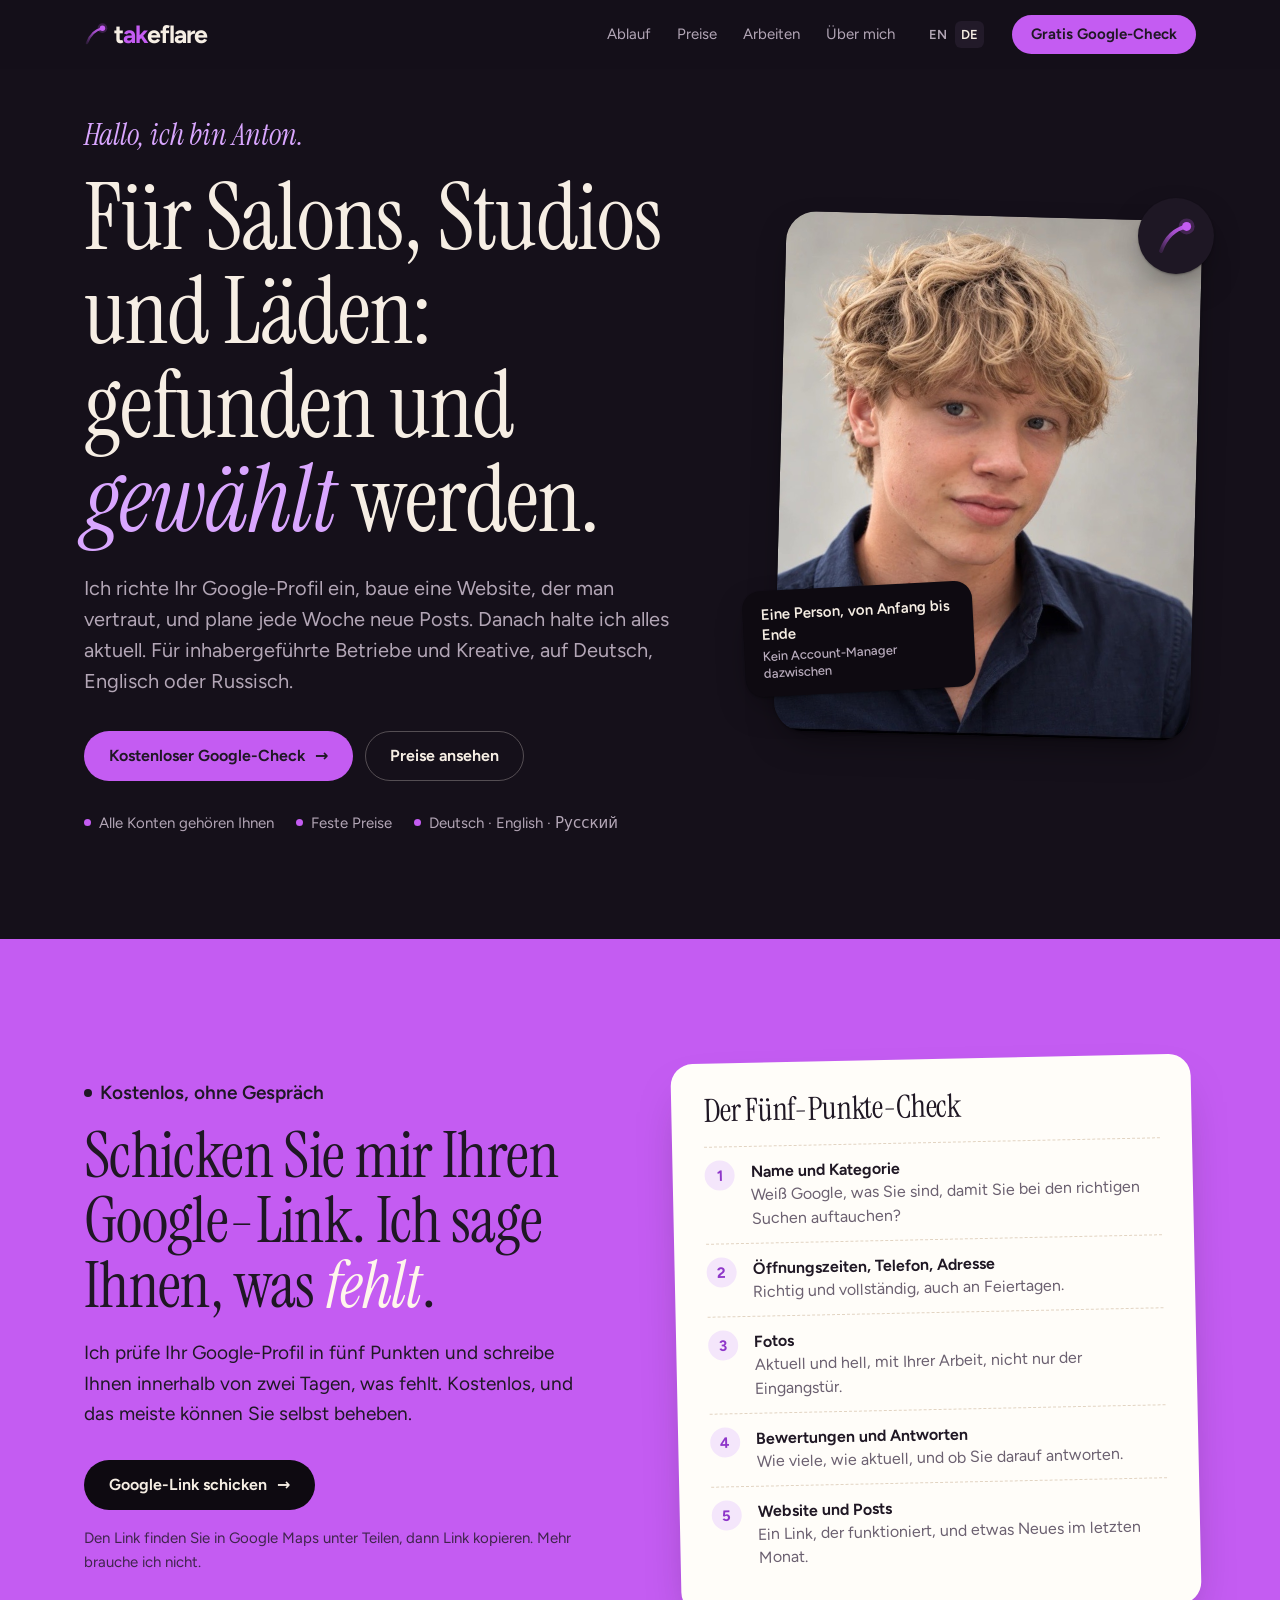
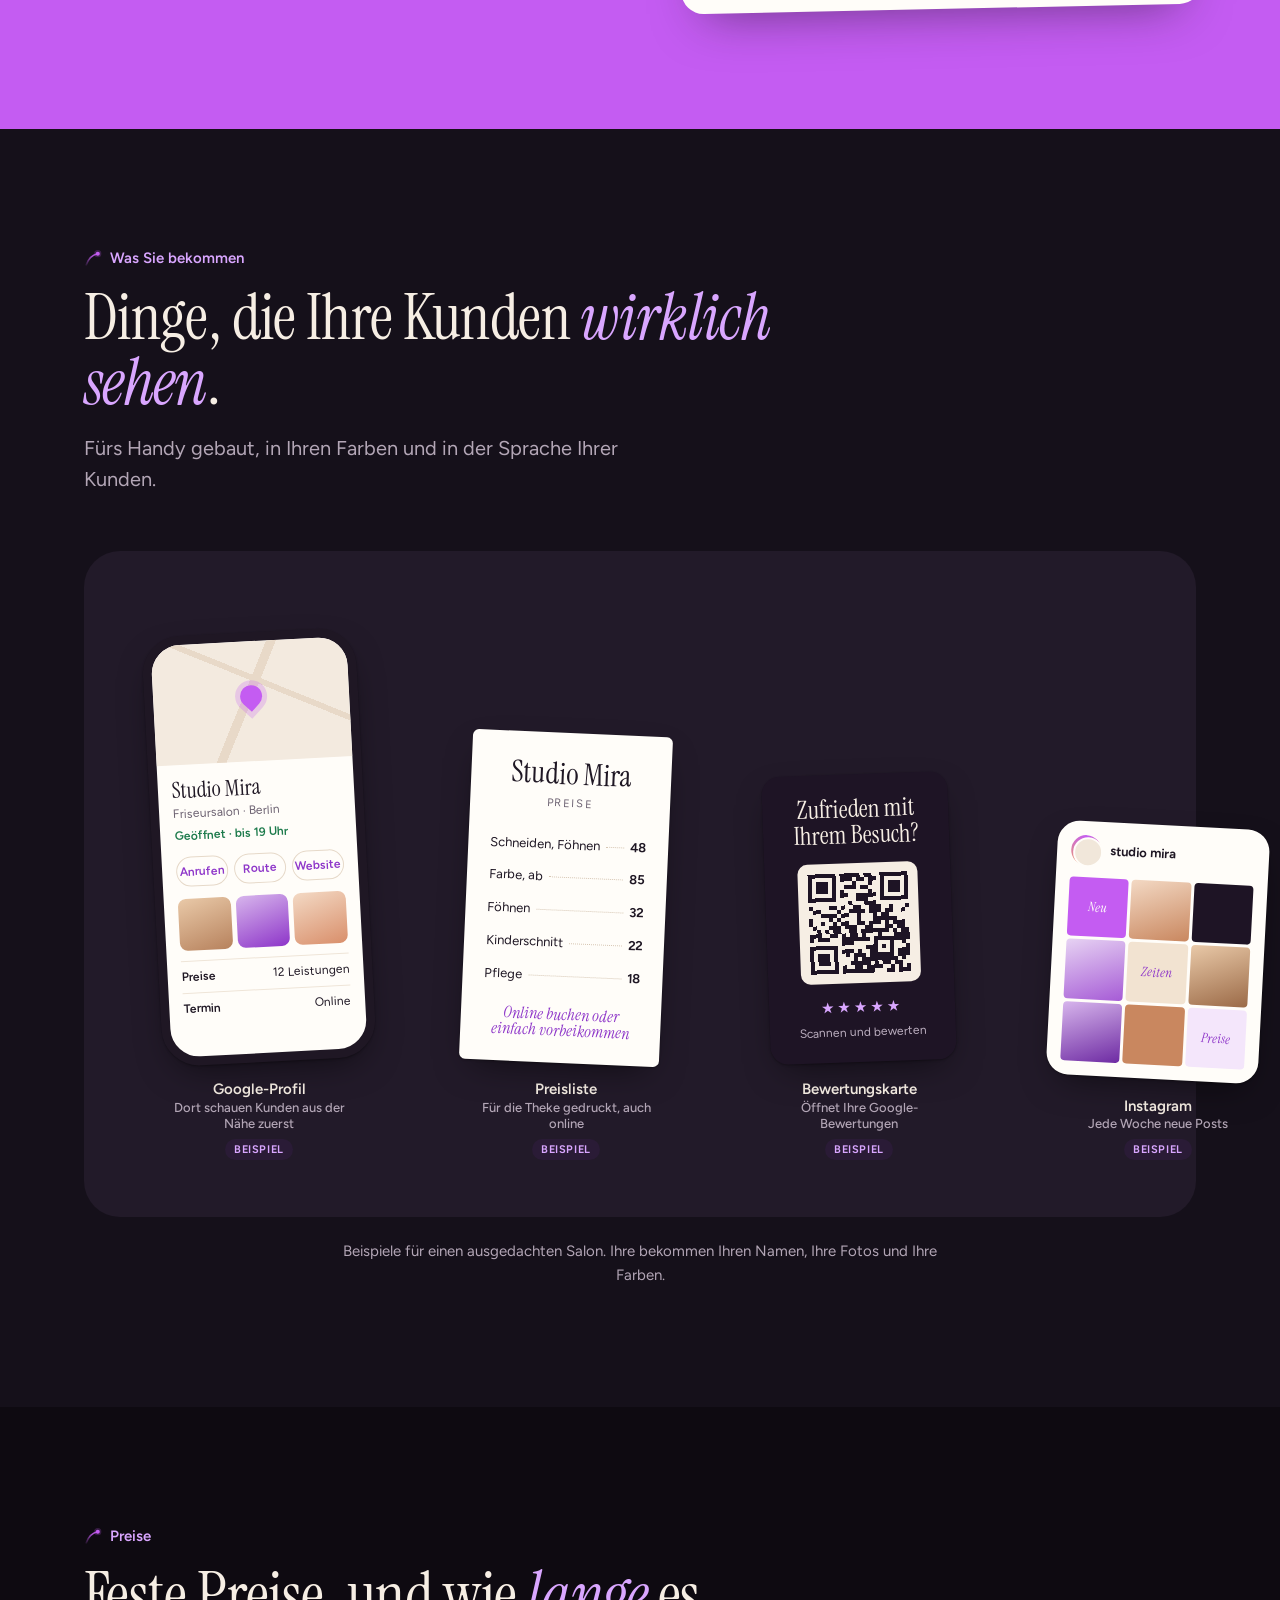
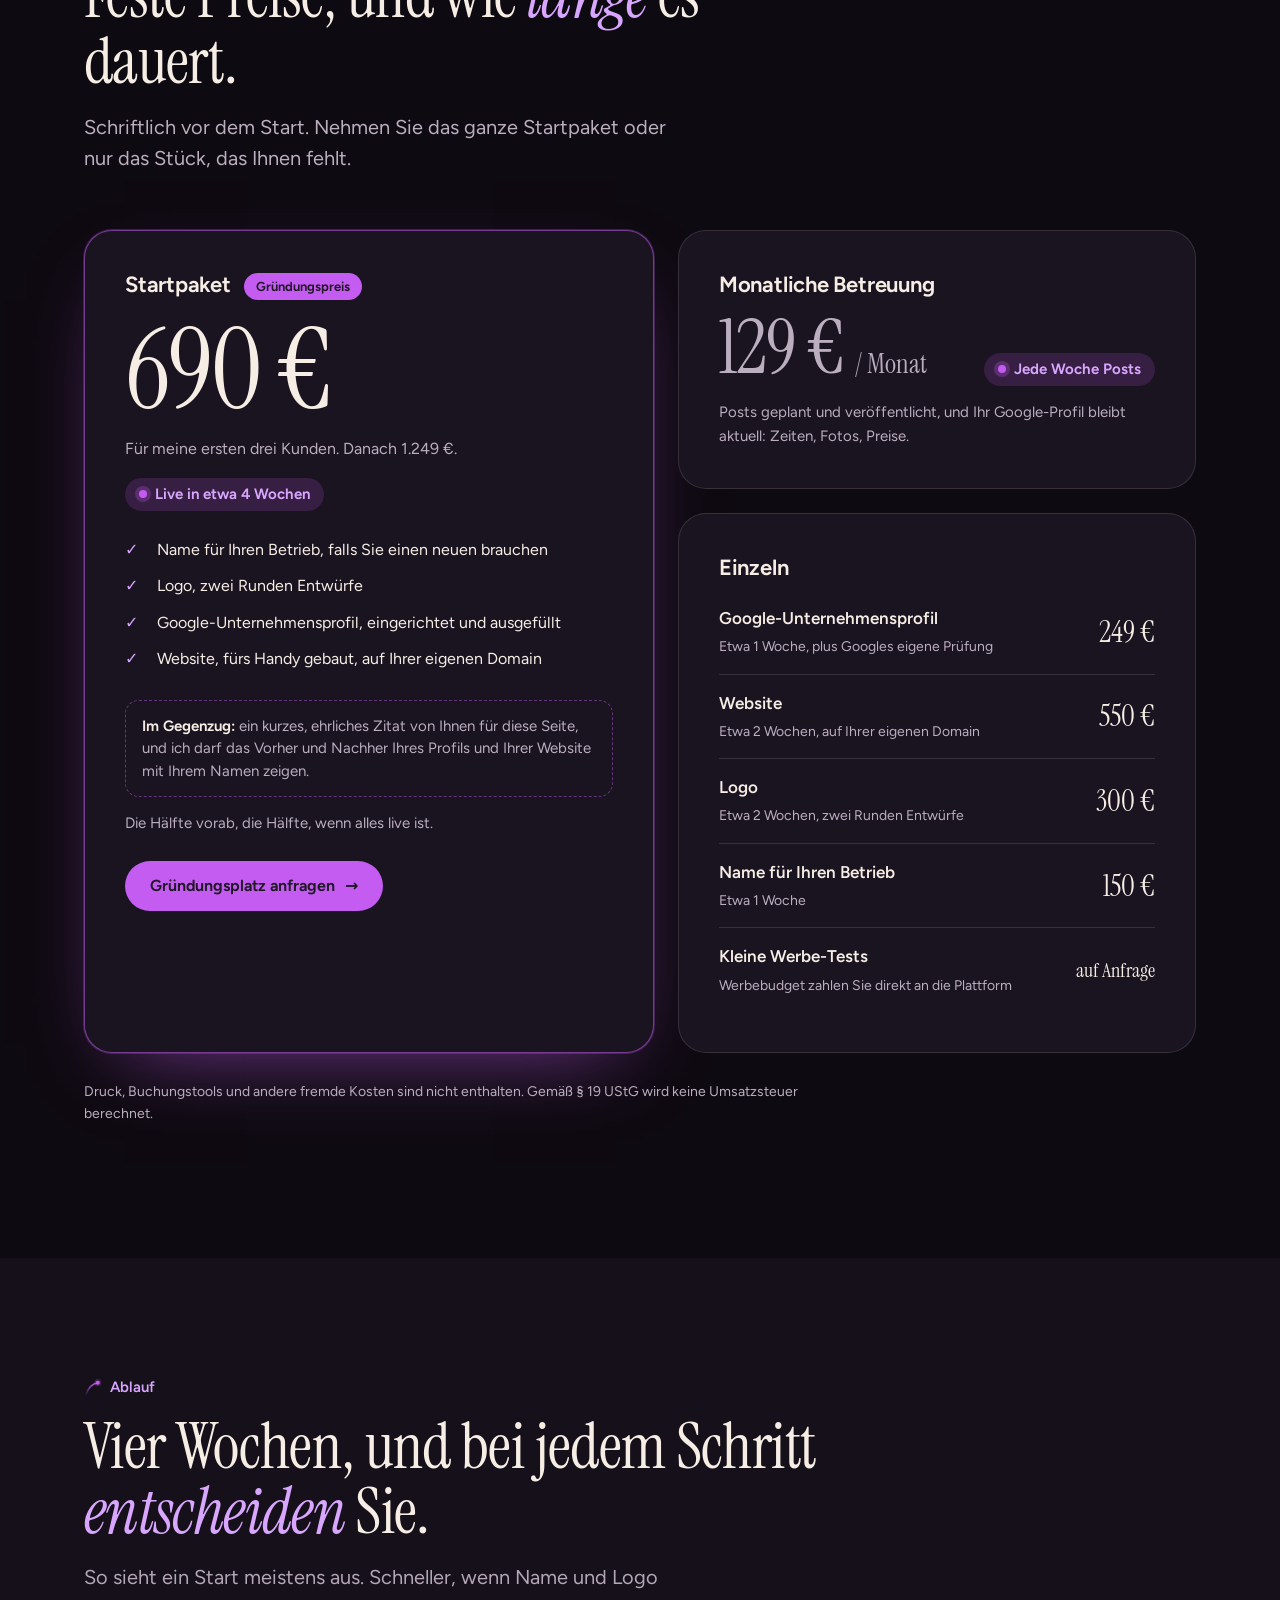
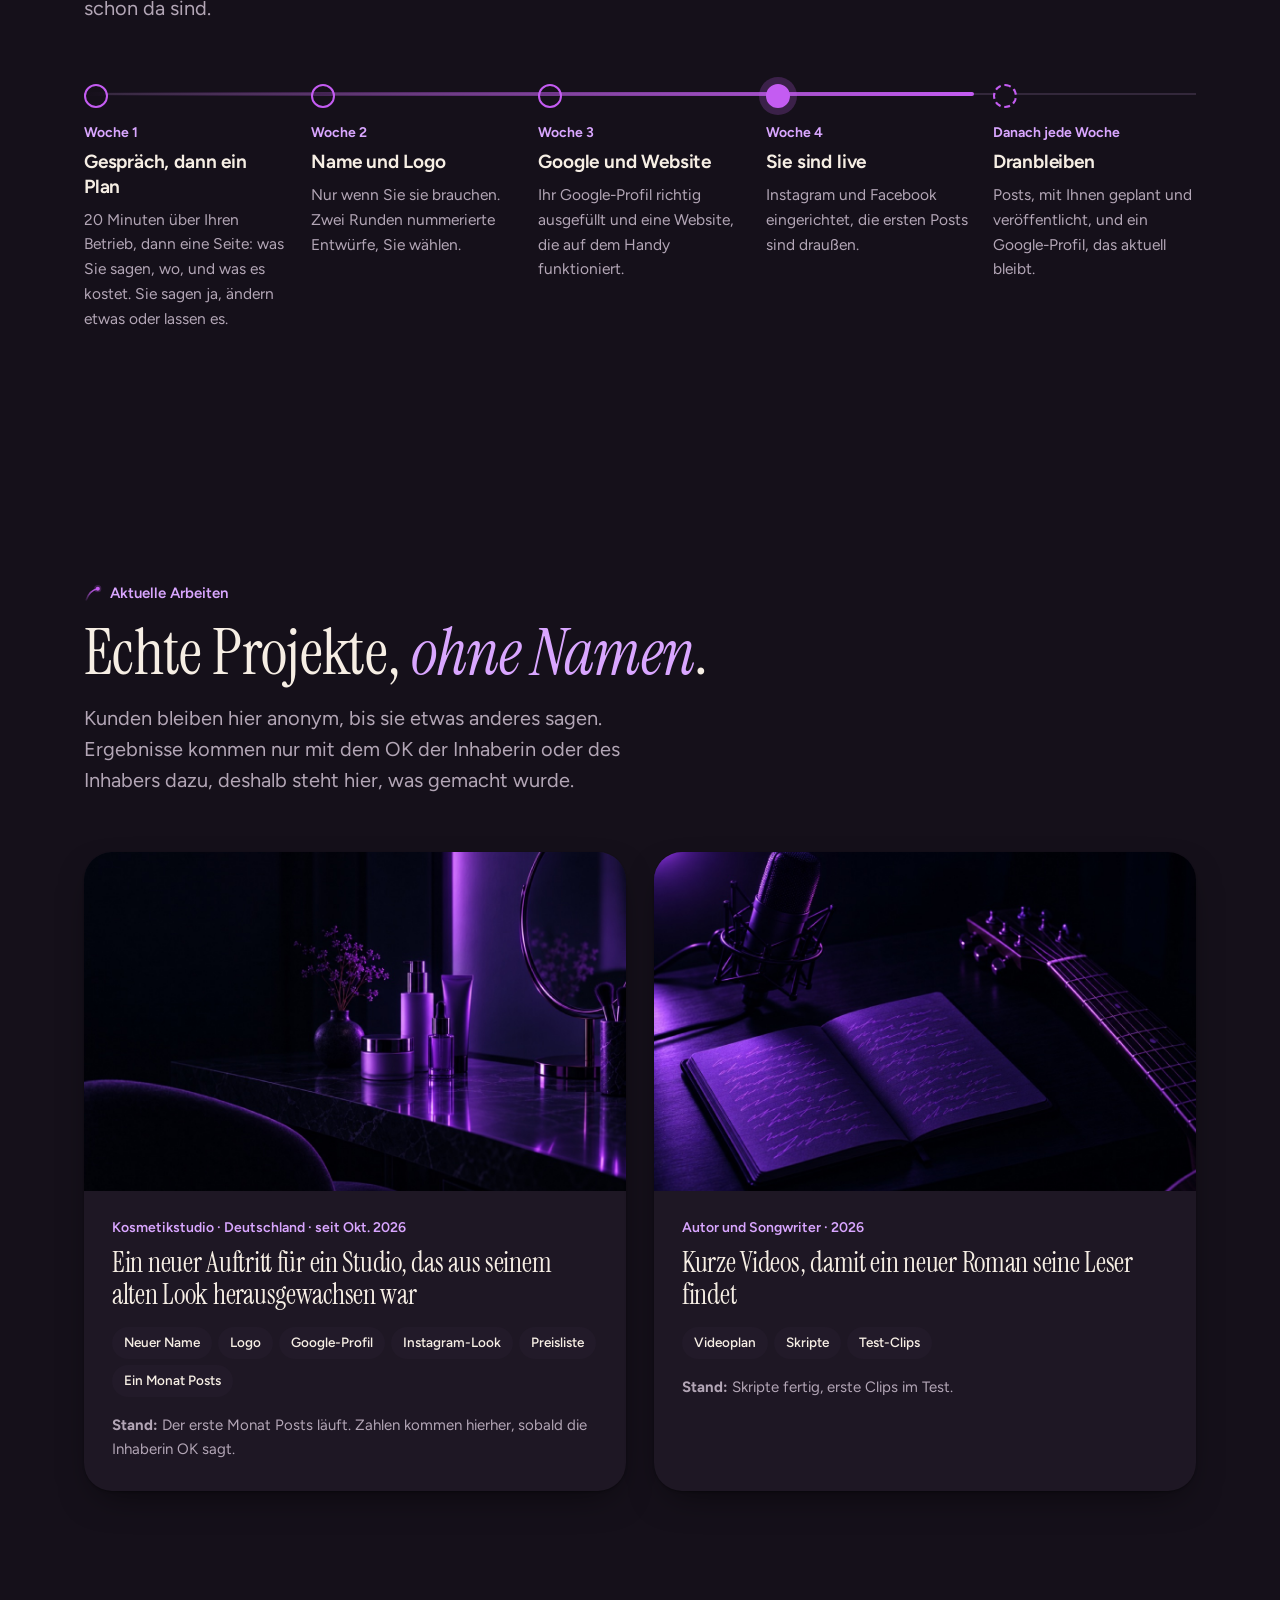
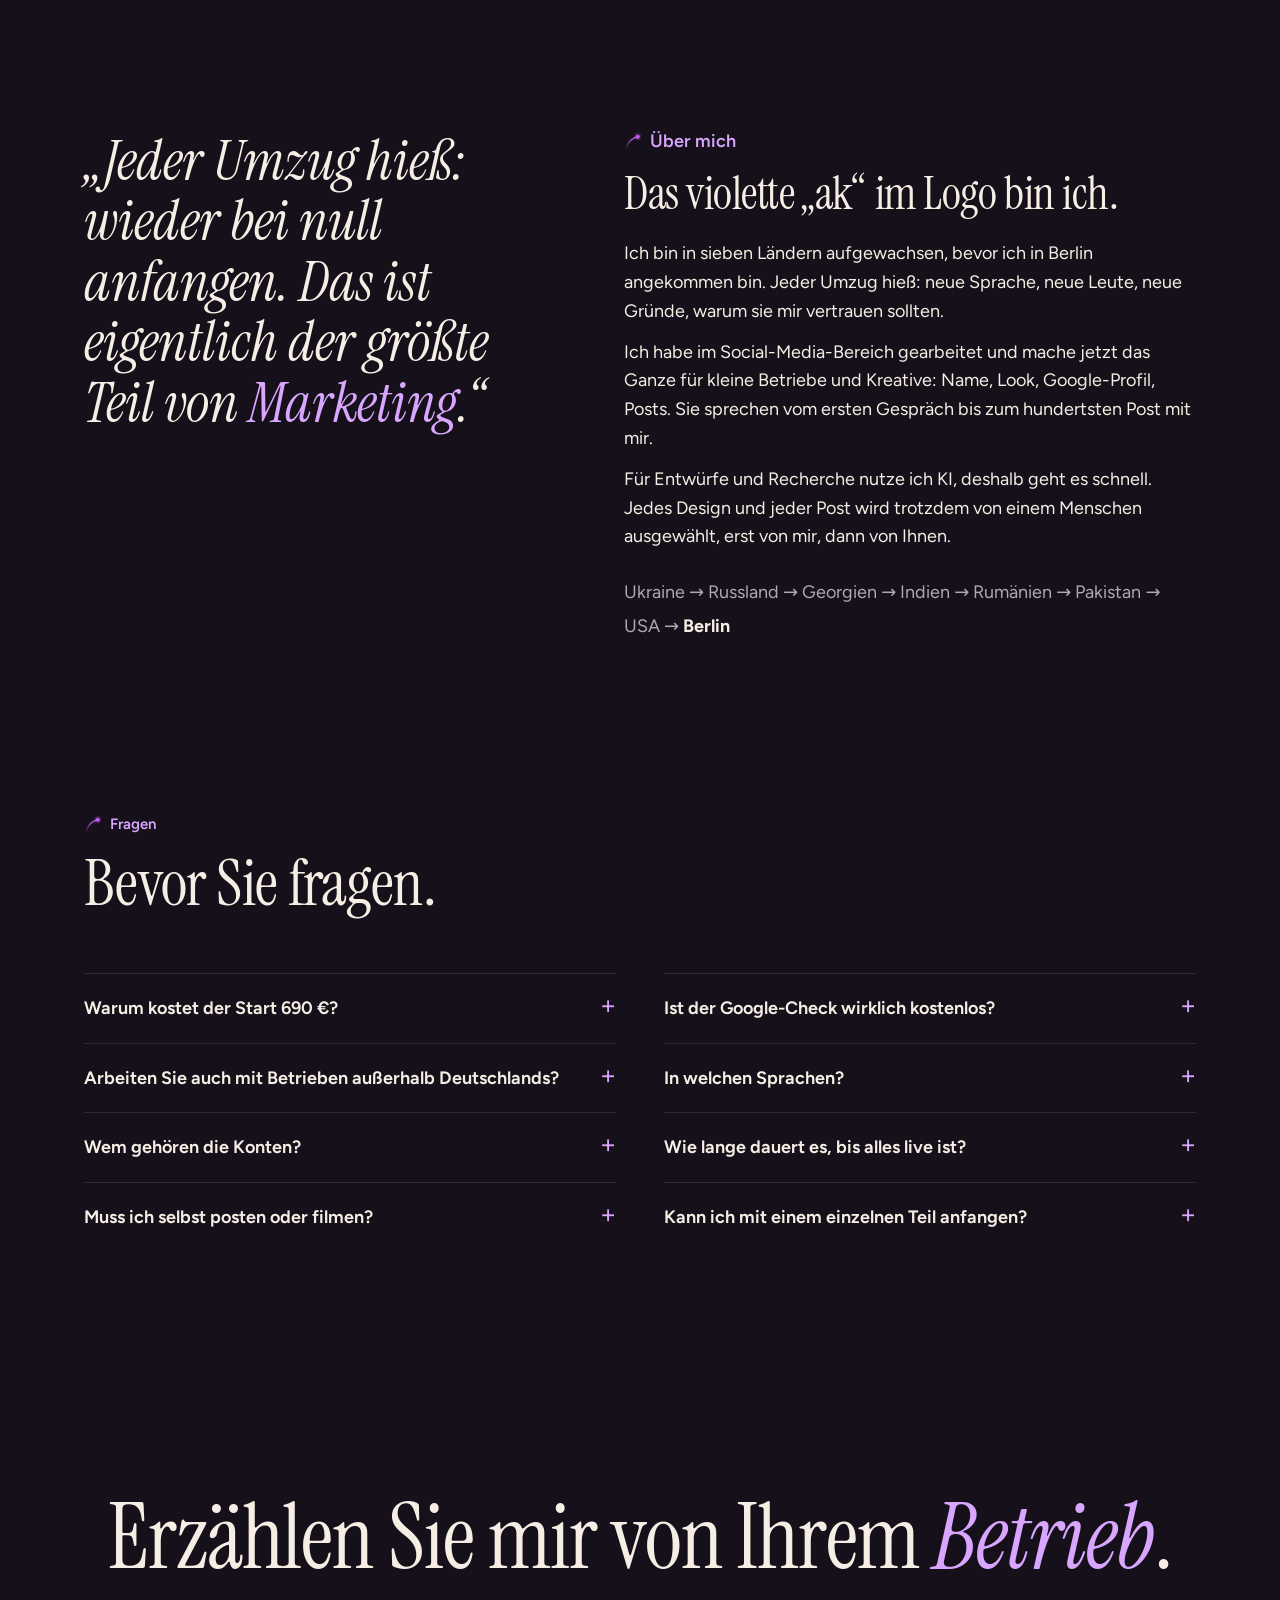
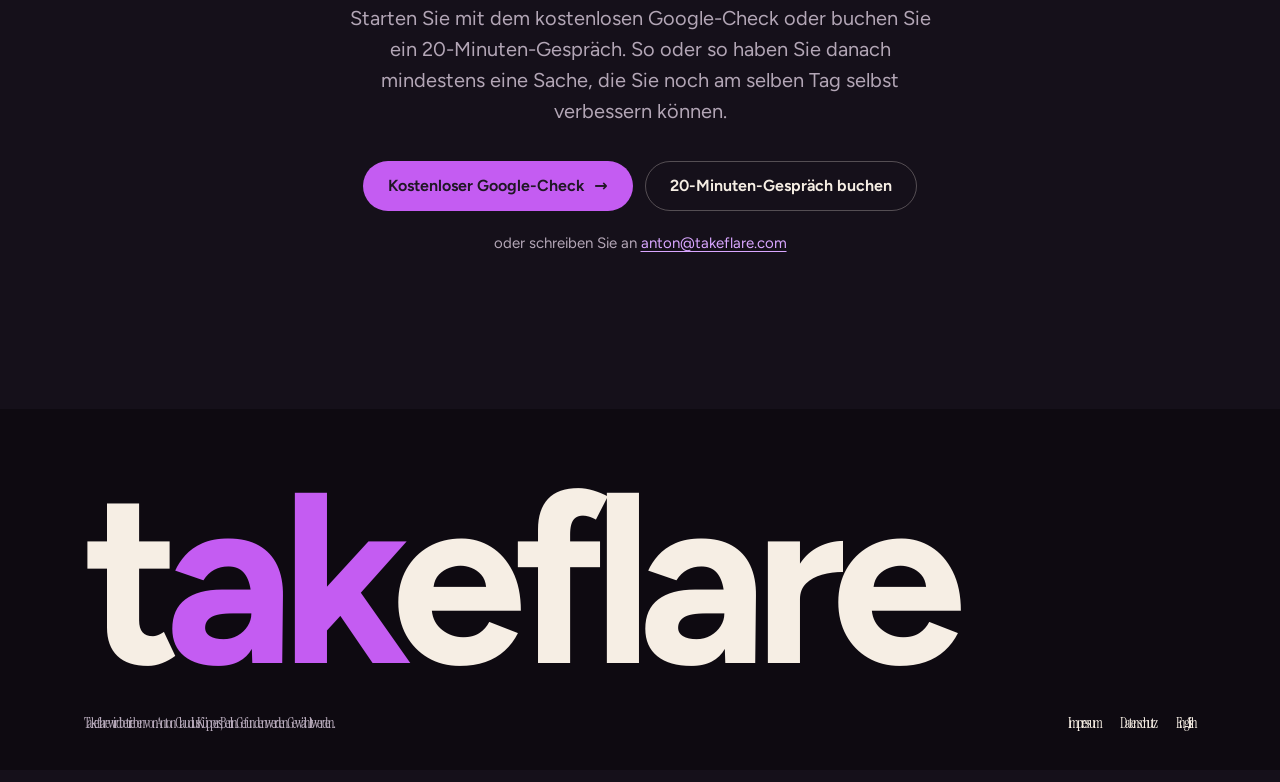
==== commit 57b620b8: "Founding price: launch €690 for the first three clients, then €1,249" ====
--- a/de/index.html
+++ b/de/index.html
@@ -69,10 +69,10 @@
     {
      "@type": "Offer",
      "name": "Startpaket",
-     "description": "Name für Ihren Betrieb, falls Sie einen neuen brauchen, Logo in zwei Runden Entwürfen, Google-Unternehmensprofil eingerichtet und ausgefüllt, Website fürs Handy auf Ihrer eigenen Domain. Live in etwa vier Wochen. Die Hälfte vorab, die Hälfte, wenn alles live ist.",
-     "priceCurrency": "EUR",
-     "url": "https://takeflare.com/de/#prices",
-     "price": 1249
+     "description": "Name für Ihren Betrieb, falls Sie einen neuen brauchen, Logo in zwei Runden Entwürfen, Google-Unternehmensprofil eingerichtet und ausgefüllt, Website fürs Handy auf Ihrer eigenen Domain. Live in etwa vier Wochen. Gründungspreis für die ersten drei Kunden, danach 1.249 €. Die Hälfte vorab, die Hälfte, wenn alles live ist.",
+     "priceCurrency": "EUR",
+     "url": "https://takeflare.com/de/#prices",
+     "price": 690
     },
     {
      "@type": "Offer",
@@ -133,6 +133,14 @@
    "mainEntity": [
     {
      "@type": "Question",
+     "name": "Warum kostet der Start 690 €?",
+     "acceptedAnswer": {
+      "@type": "Answer",
+      "text": "Takeflare ist neu, und ich möchte drei Betriebe zeigen können. Die ersten drei bekommen das ganze Startpaket für 690 € statt 1.249 €. Im Gegenzug darf ich Ihr Vorher und Nachher und ein kurzes Zitat von Ihnen auf dieser Seite zeigen, als Gründungskunde gekennzeichnet. Nach drei Kunden gilt wieder 1.249 €."
+     }
+    },
+    {
+     "@type": "Question",
      "name": "Ist der Google-Check wirklich kostenlos?",
      "acceptedAnswer": {
       "@type": "Answer",
@@ -327,8 +335,9 @@
     </div>
     <div class="prices">
       <div class="pcard main">
-        <h3>Startpaket</h3>
-        <p class="big">1.249 €</p>
+        <h3>Startpaket <span class="fbadge">Gründungspreis</span></h3>
+        <p class="big">690 €</p>
+        <p class="then">Für meine ersten drei Kunden. Danach 1.249 €.</p>
         <span class="time">Live in etwa 4 Wochen</span>
         <ul class="ticks">
           <li>Name für Ihren Betrieb, falls Sie einen neuen brauchen</li>
@@ -336,8 +345,9 @@
           <li>Google-Unternehmensprofil, eingerichtet und ausgefüllt</li>
           <li>Website, fürs Handy gebaut, auf Ihrer eigenen Domain</li>
         </ul>
+        <p class="giveback"><b>Im Gegenzug:</b> ein kurzes, ehrliches Zitat von Ihnen für diese Seite, und ich darf das Vorher und Nachher Ihres Profils und Ihrer Website mit Ihrem Namen zeigen.</p>
         <p class="pnote">Die Hälfte vorab, die Hälfte, wenn alles live ist.</p>
-        <a class="btn btn-main" href="mailto:anton@takeflare.com?subject=Startpaket">Zum Startpaket anfragen <span class="arrow">→</span></a>
+        <a class="btn btn-main" href="mailto:anton@takeflare.com?subject=Gr%C3%BCndungsplatz">Gründungsplatz anfragen <span class="arrow">→</span></a>
       </div>
       <div class="stack">
         <div class="pcard">
@@ -428,6 +438,7 @@
   <div class="wrap">
     <div class="head"><p class="kicker">Fragen</p><h2>Bevor Sie fragen.</h2></div>
     <div class="faq">
+      <details><summary>Warum kostet der Start 690 €?</summary><p>Takeflare ist neu, und ich möchte drei Betriebe zeigen können. Die ersten drei bekommen das ganze Startpaket für 690 € statt 1.249 €. Im Gegenzug darf ich Ihr Vorher und Nachher und ein kurzes Zitat von Ihnen auf dieser Seite zeigen, als Gründungskunde gekennzeichnet. Nach drei Kunden gilt wieder 1.249 €.</p></details>
       <details><summary>Ist der Google-Check wirklich kostenlos?</summary><p>Ja. Sie schicken den Link, ich schicke Ihnen die fünf Punkte und was zu tun ist. Kein Gespräch, und nichts weiter, außer Sie schreiben zurück.</p></details>
       <details><summary>Arbeiten Sie auch mit Betrieben außerhalb Deutschlands?</summary><p>Ja. Alles läuft remote, per Videocall, WhatsApp oder E-Mail und über geteilte Dateien. Sie müssen nicht in Berlin sein.</p></details>
       <details><summary>In welchen Sprachen?</summary><p>Deutsch, Englisch und Russisch, im Gespräch und in den Posts und Seiten selbst.</p></details>
--- a/style.css
+++ b/style.css
@@ -175,6 +175,10 @@
 .pcard h3 { font-size: 22px; }
 .big { font: 400 clamp(72px, 9vw, 112px)/1 var(--serif); letter-spacing: -0.02em; margin: 14px 0 12px; }
 .big small { font-size: .36em; color: var(--on-plum-muted); letter-spacing: 0; }
+.fbadge { display: inline-block; vertical-align: middle; margin-left: 8px; background: var(--flare); color: var(--on-flare); font: 650 13px/1 var(--sans); letter-spacing: 0; padding: 7px 12px; border-radius: 99px; }
+.then { color: var(--on-plum-muted); font-size: 16px; margin: -2px 0 16px; }
+.giveback { margin: 20px 0 14px; padding: 14px 16px; border: 1px dashed rgba(196,92,242,.45); border-radius: 14px; font-size: 15px; line-height: 1.5; color: var(--on-plum-muted); }
+.giveback b { color: var(--on-plum); font-weight: 650; }
 .time { display: inline-flex; align-items: center; gap: 8px; background: rgba(196,92,242,.16); color: var(--glow); font: 650 15px/1 var(--sans); padding: 9px 14px; border-radius: 99px; }
 .time::before { content: ""; width: 8px; height: 8px; border-radius: 50%; background: var(--flare); box-shadow: 0 0 0 4px rgba(196,92,242,.25); }
 .ticks { list-style: none; padding: 0; margin: 26px 0 28px; display: grid; gap: 11px; }
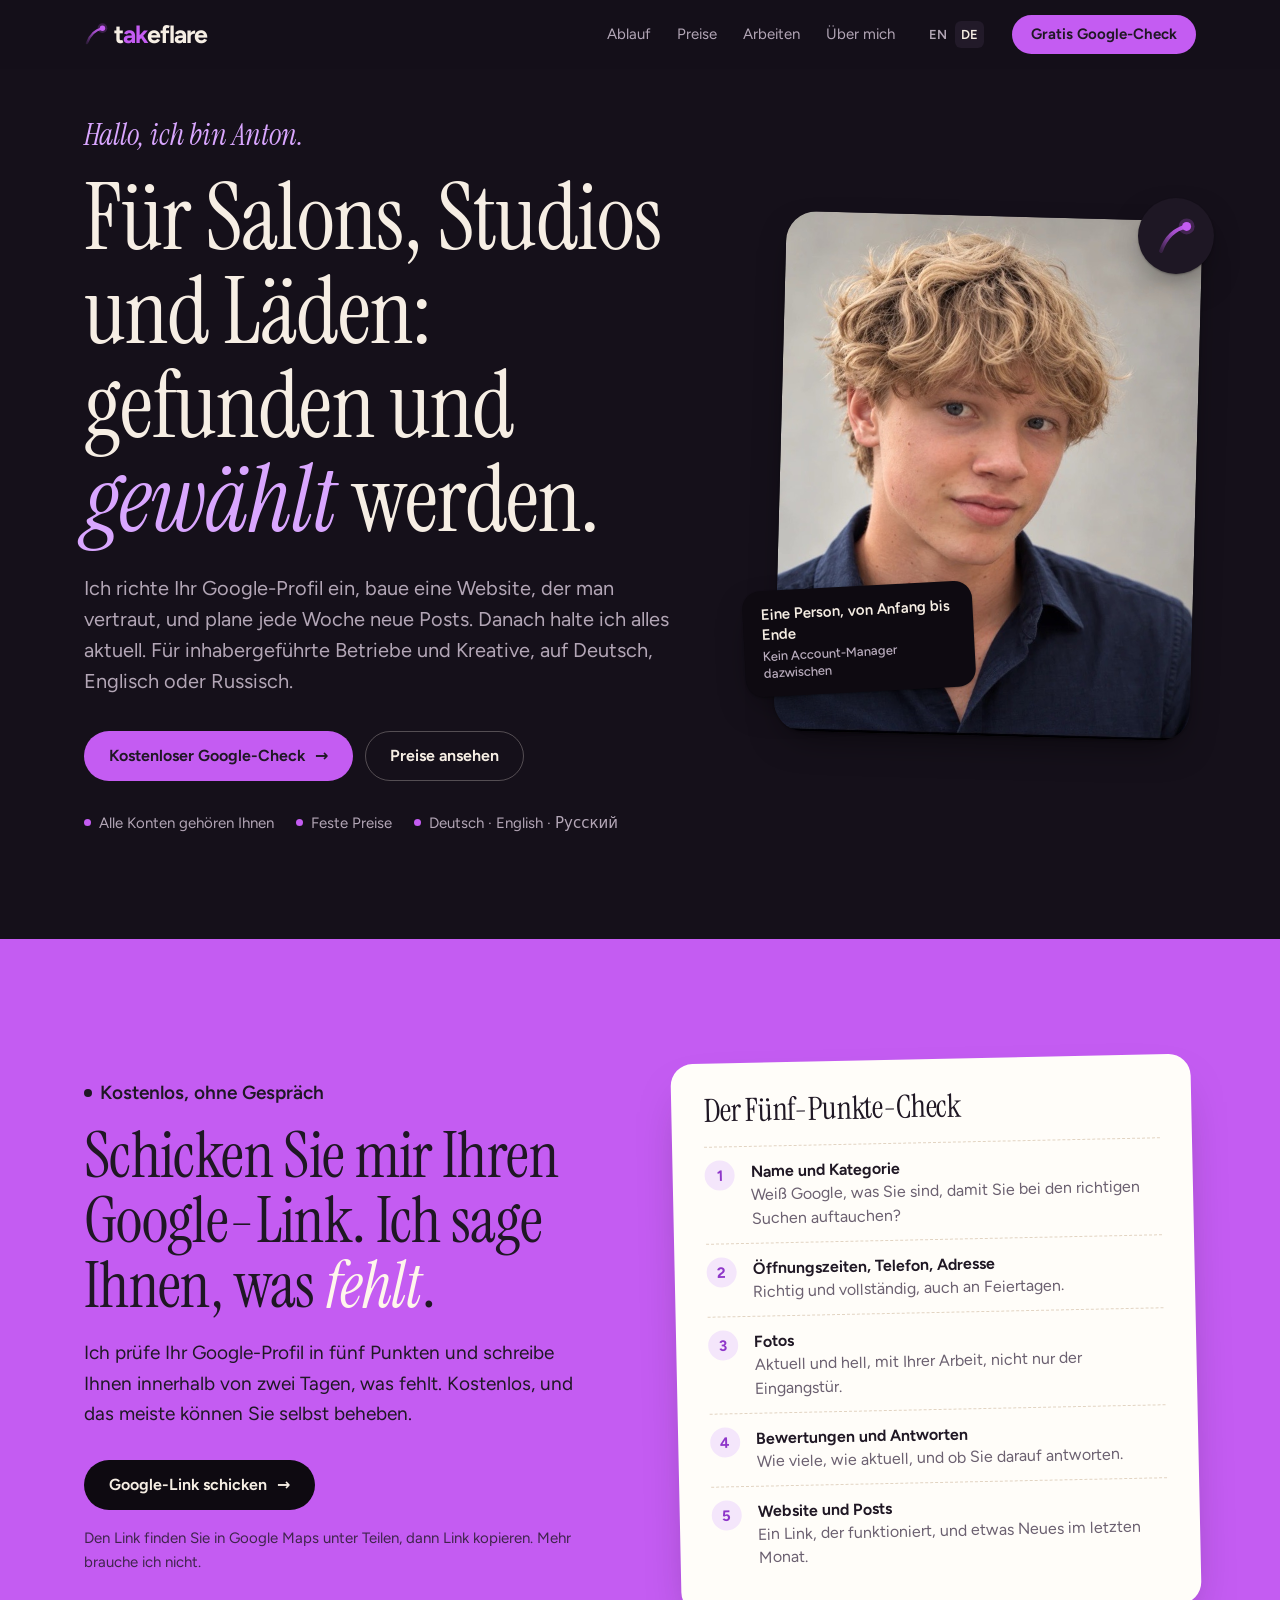
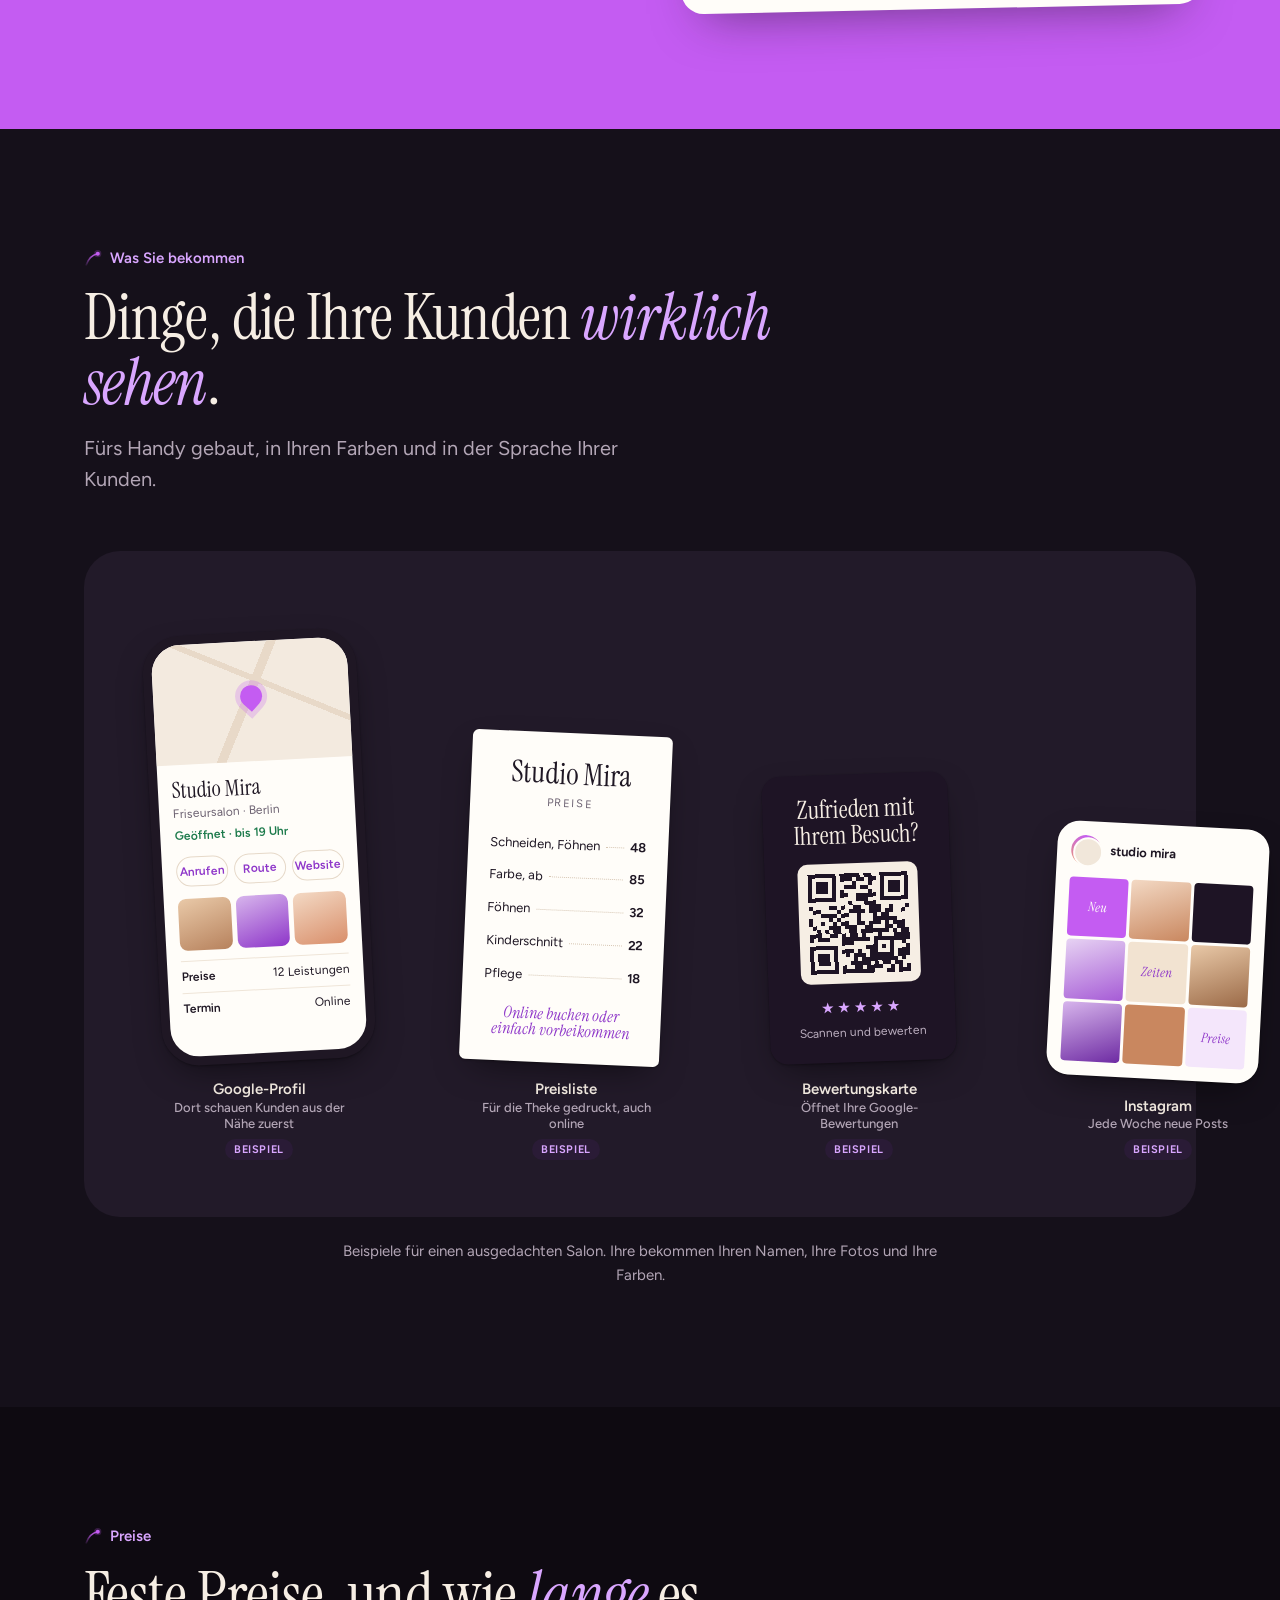
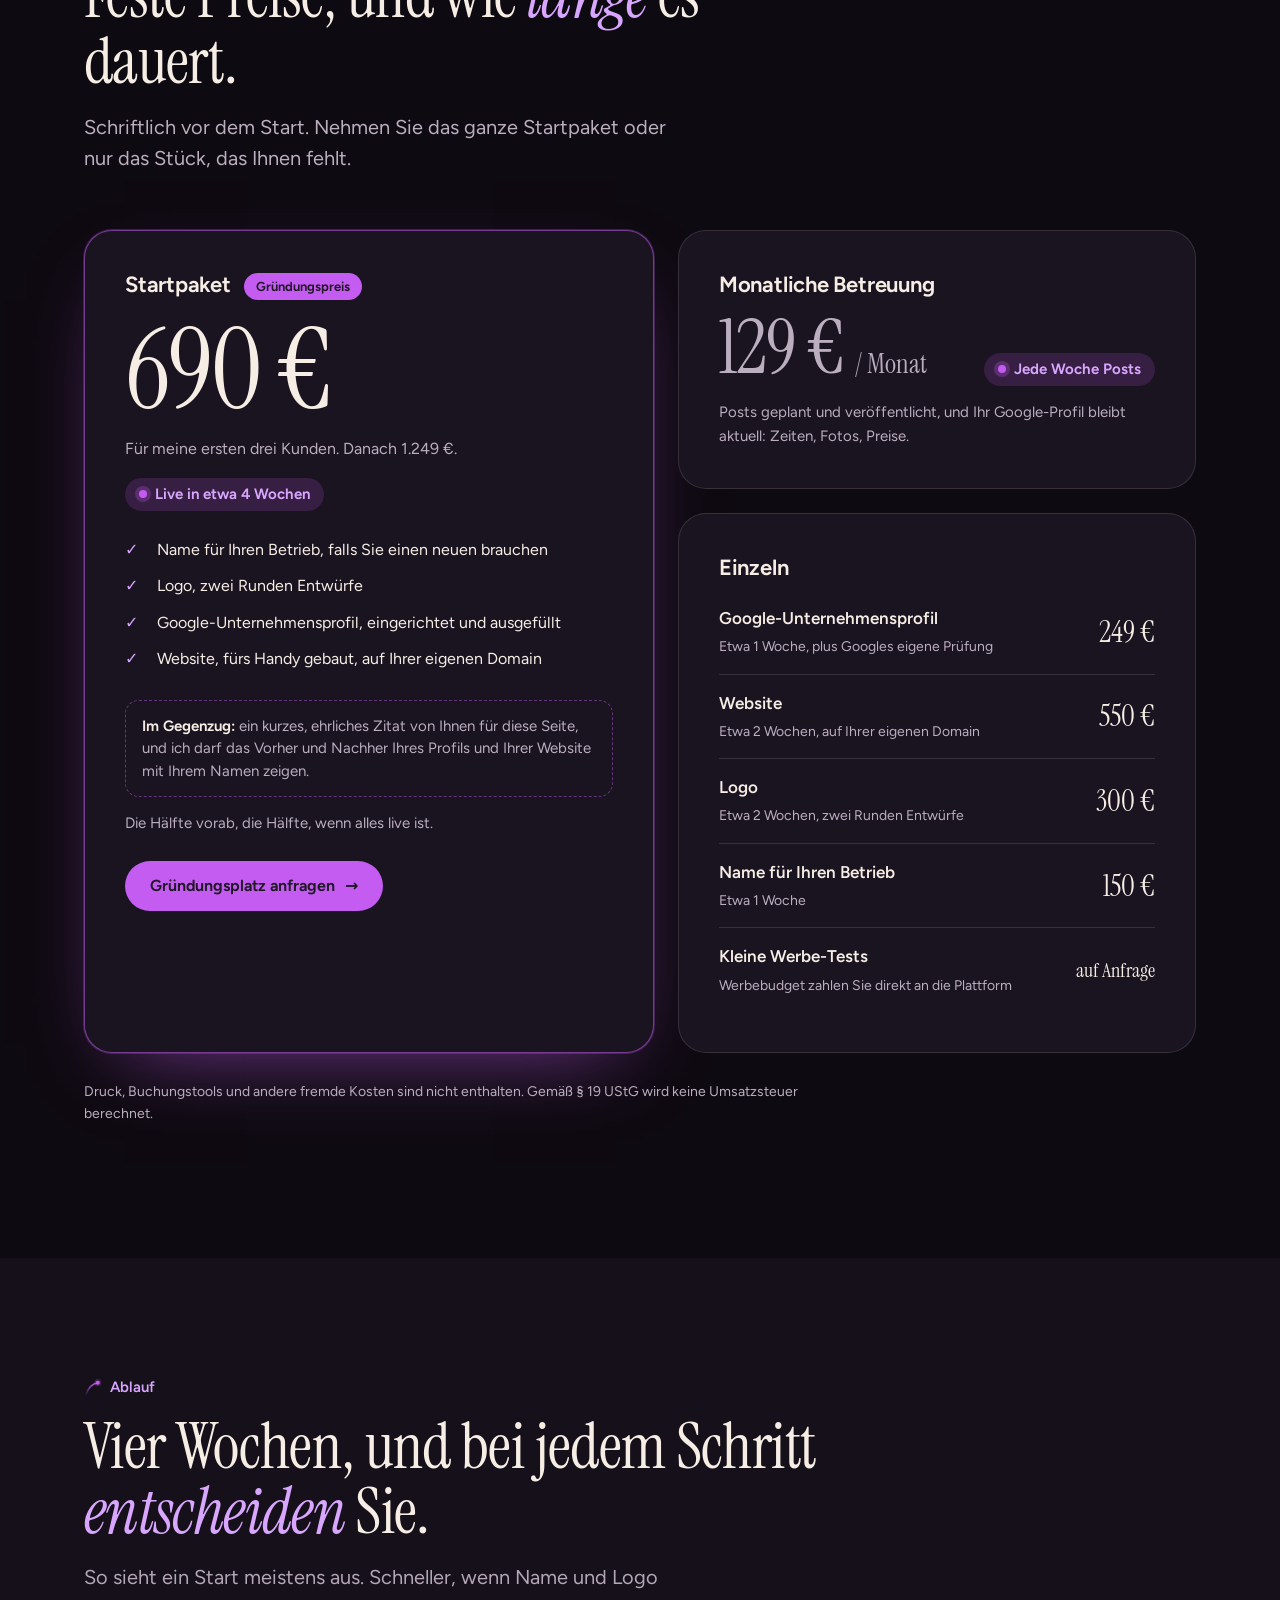
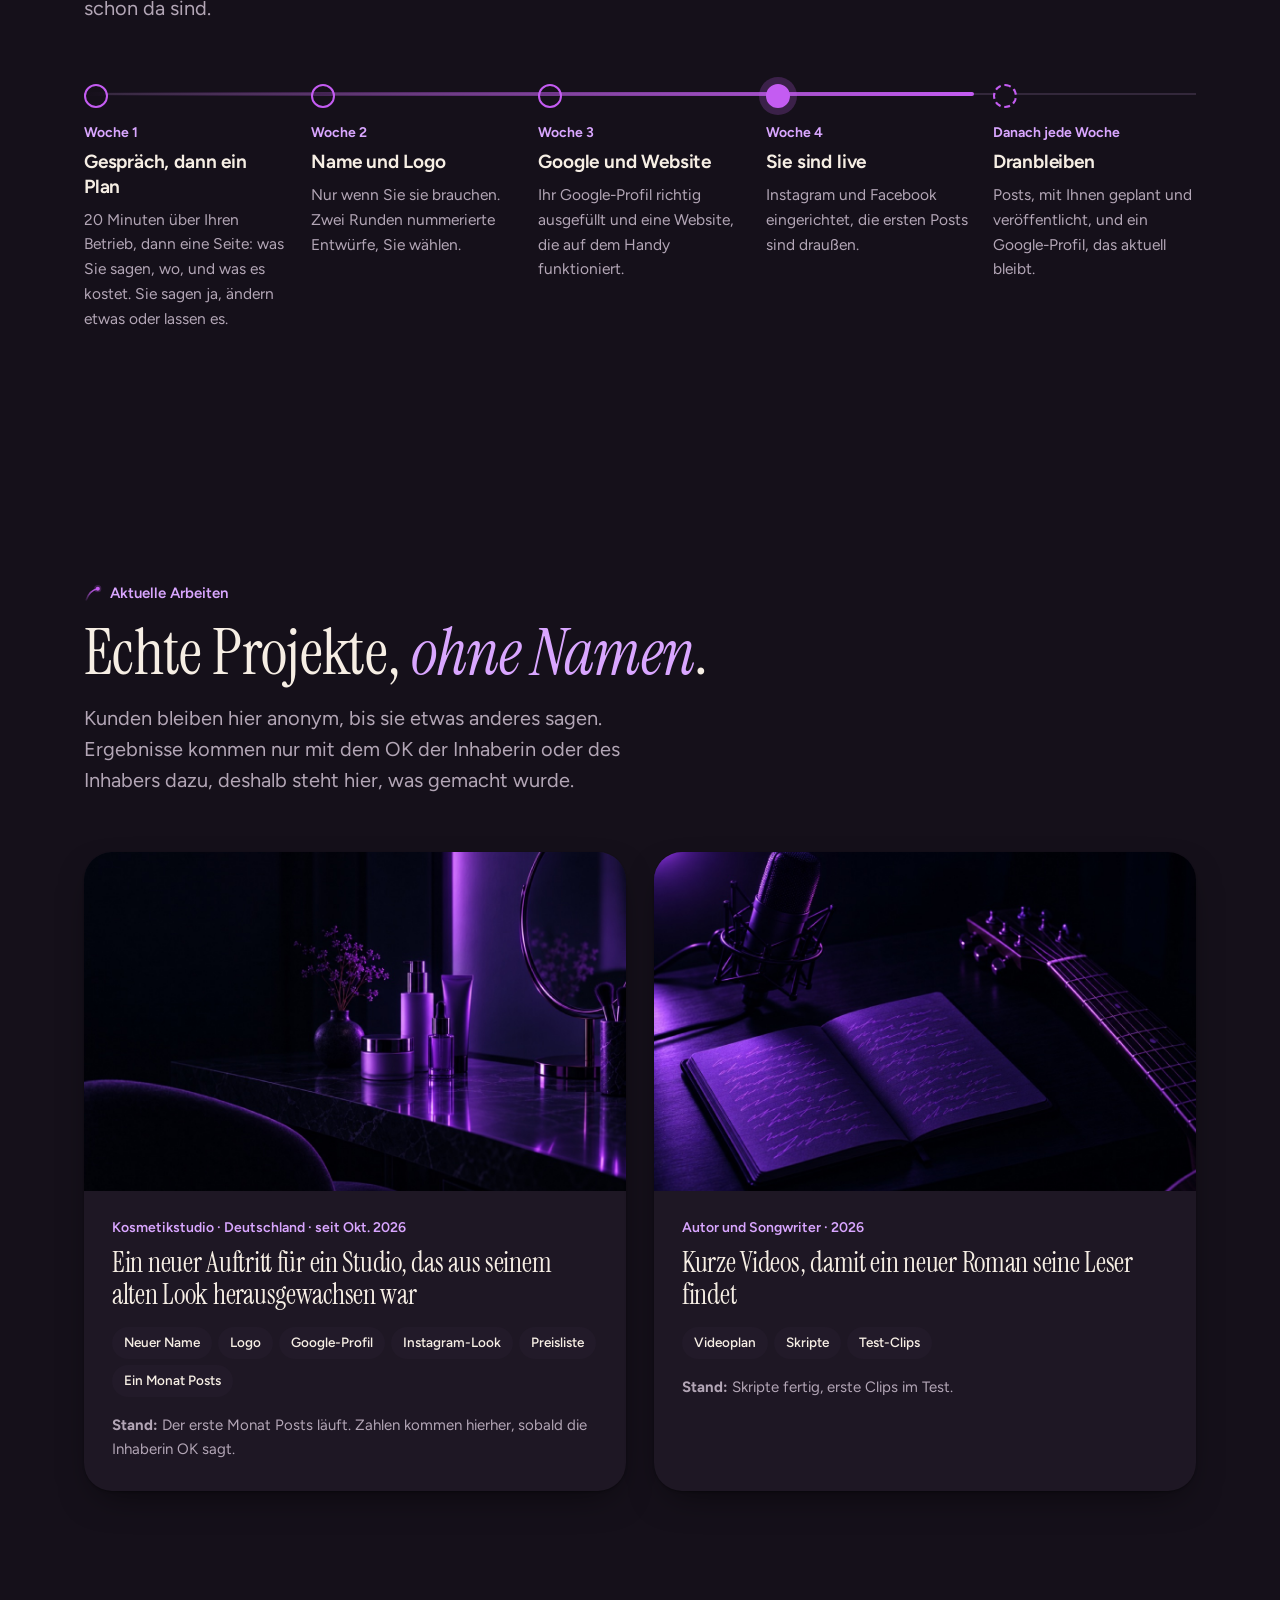
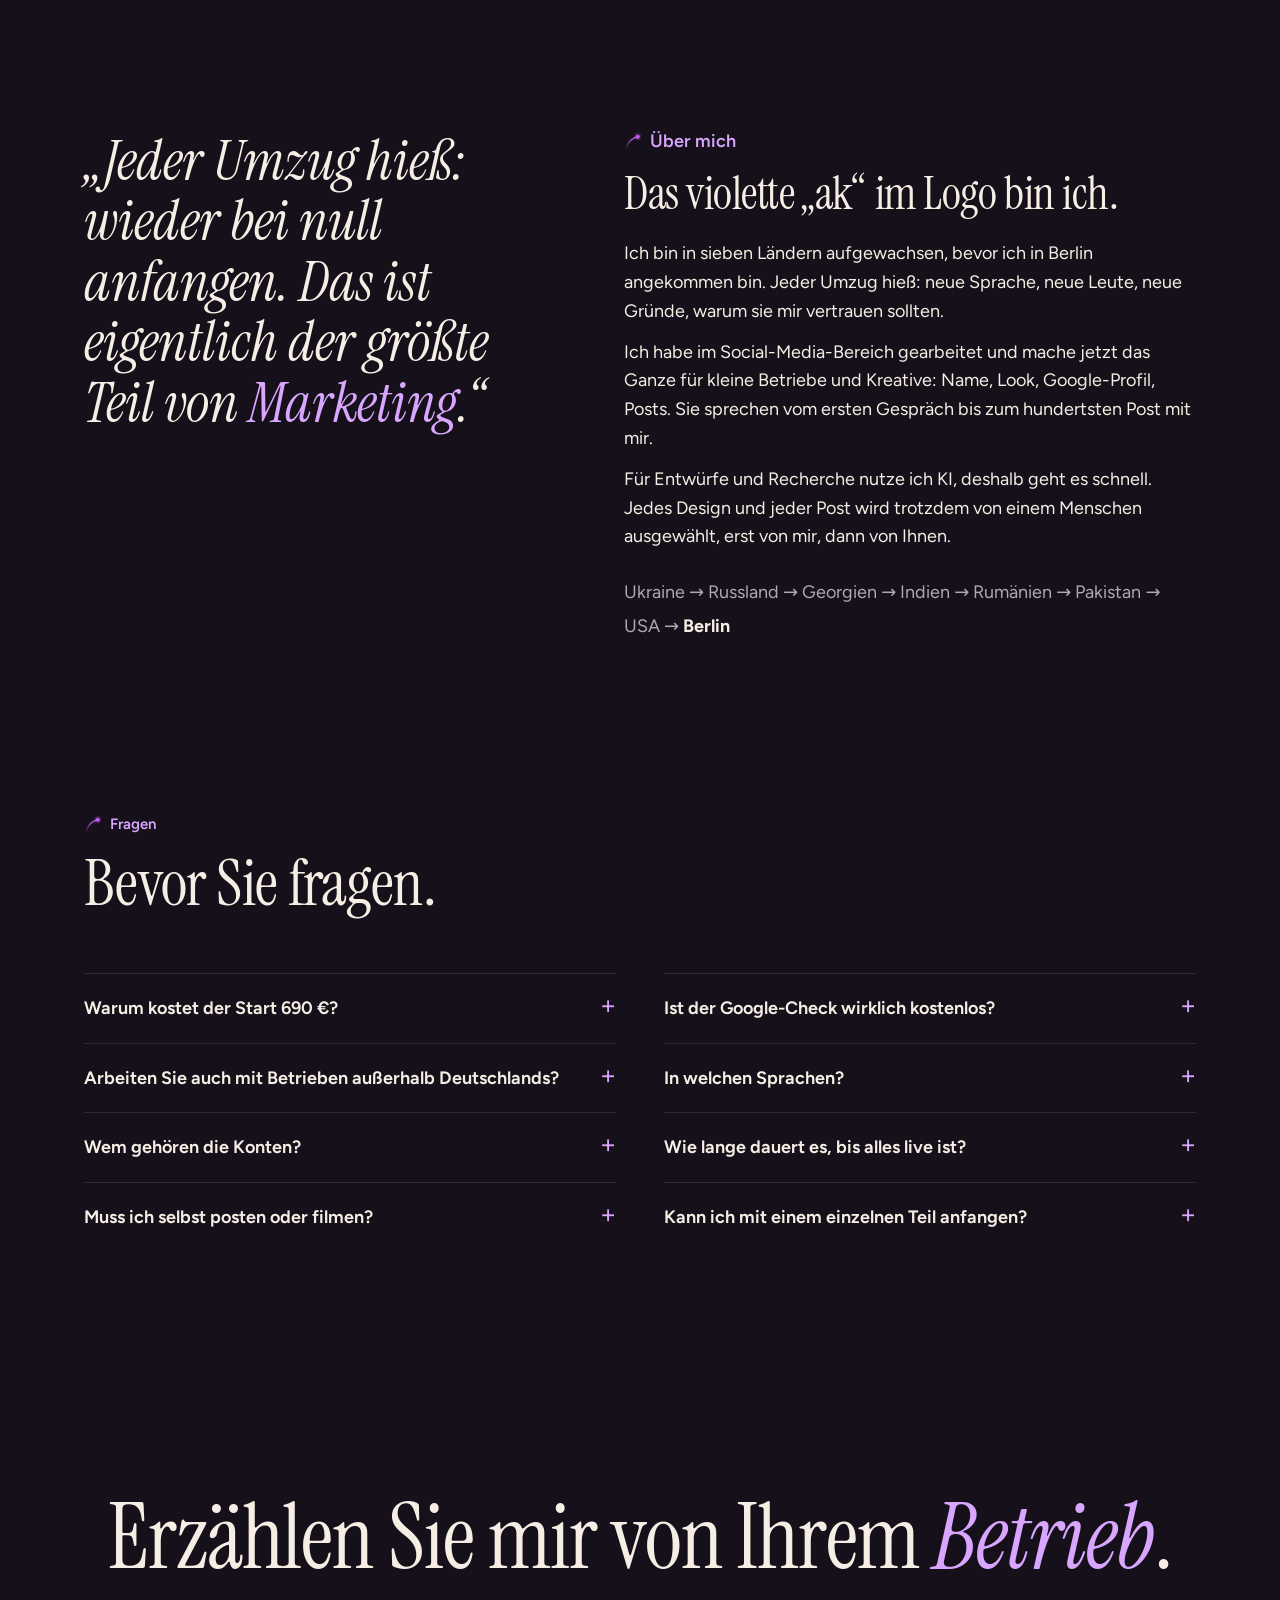
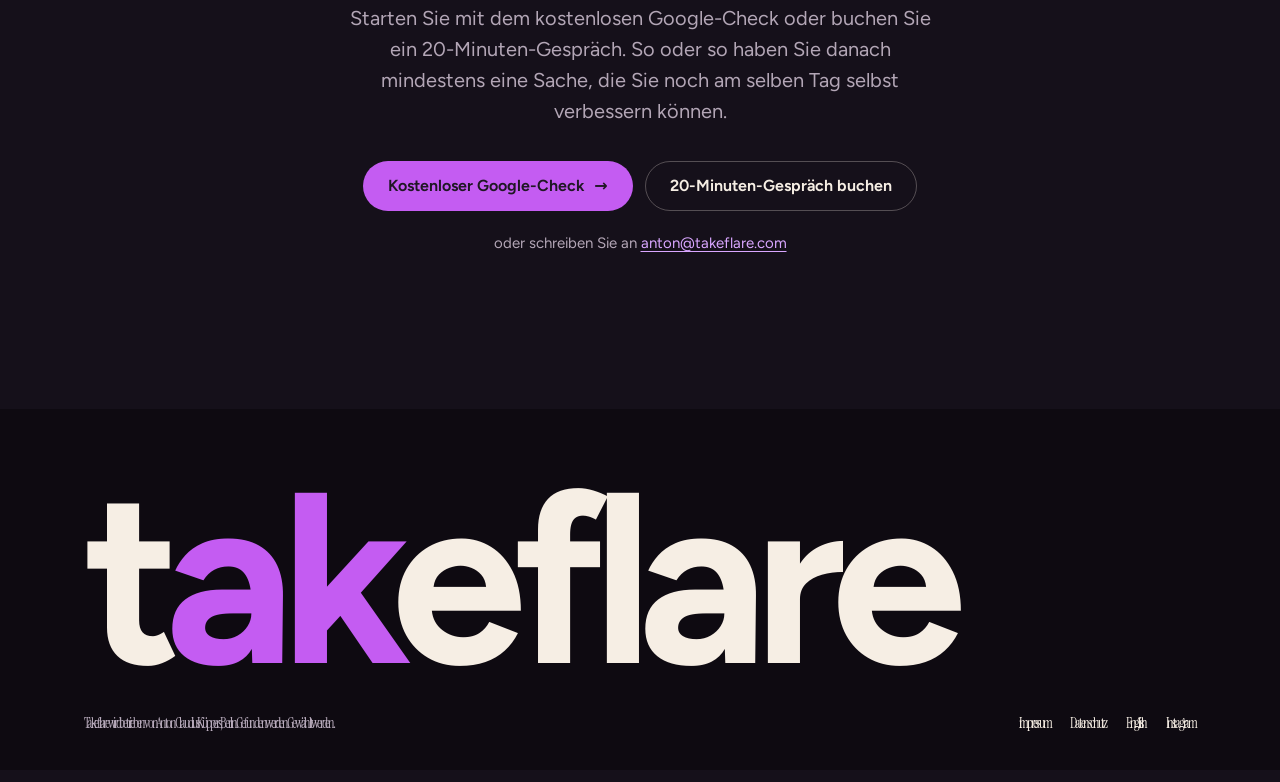
==== commit 321ba8c3: "Instagram @takeflare_: Datenschutz section 5, footer link EN/DE, sameAs" ====
--- a/de/index.html
+++ b/de/index.html
@@ -114,6 +114,9 @@
      "url": "https://takeflare.com/de/#prices",
      "price": 150
     }
+   ],
+   "sameAs": [
+    "https://www.instagram.com/takeflare_/"
    ]
   },
   {
@@ -469,7 +472,7 @@
     <p class="giant" aria-hidden="true">t<b>ak</b>eflare</p>
     <div class="foot-row">
       <span>Takeflare wird betrieben von Anton Claudius Küppers, Berlin. Gefunden werden. Gewählt werden.</span>
-      <nav><a href="/impressum.html">Impressum</a><a href="/datenschutz.html">Datenschutz</a><a href="/" hreflang="en">English</a></nav>
+      <nav><a href="/impressum.html">Impressum</a><a href="/datenschutz.html">Datenschutz</a><a href="/" hreflang="en">English</a><a href="https://www.instagram.com/takeflare_/" rel="noopener">Instagram</a></nav>
     </div>
   </div>
 </footer>
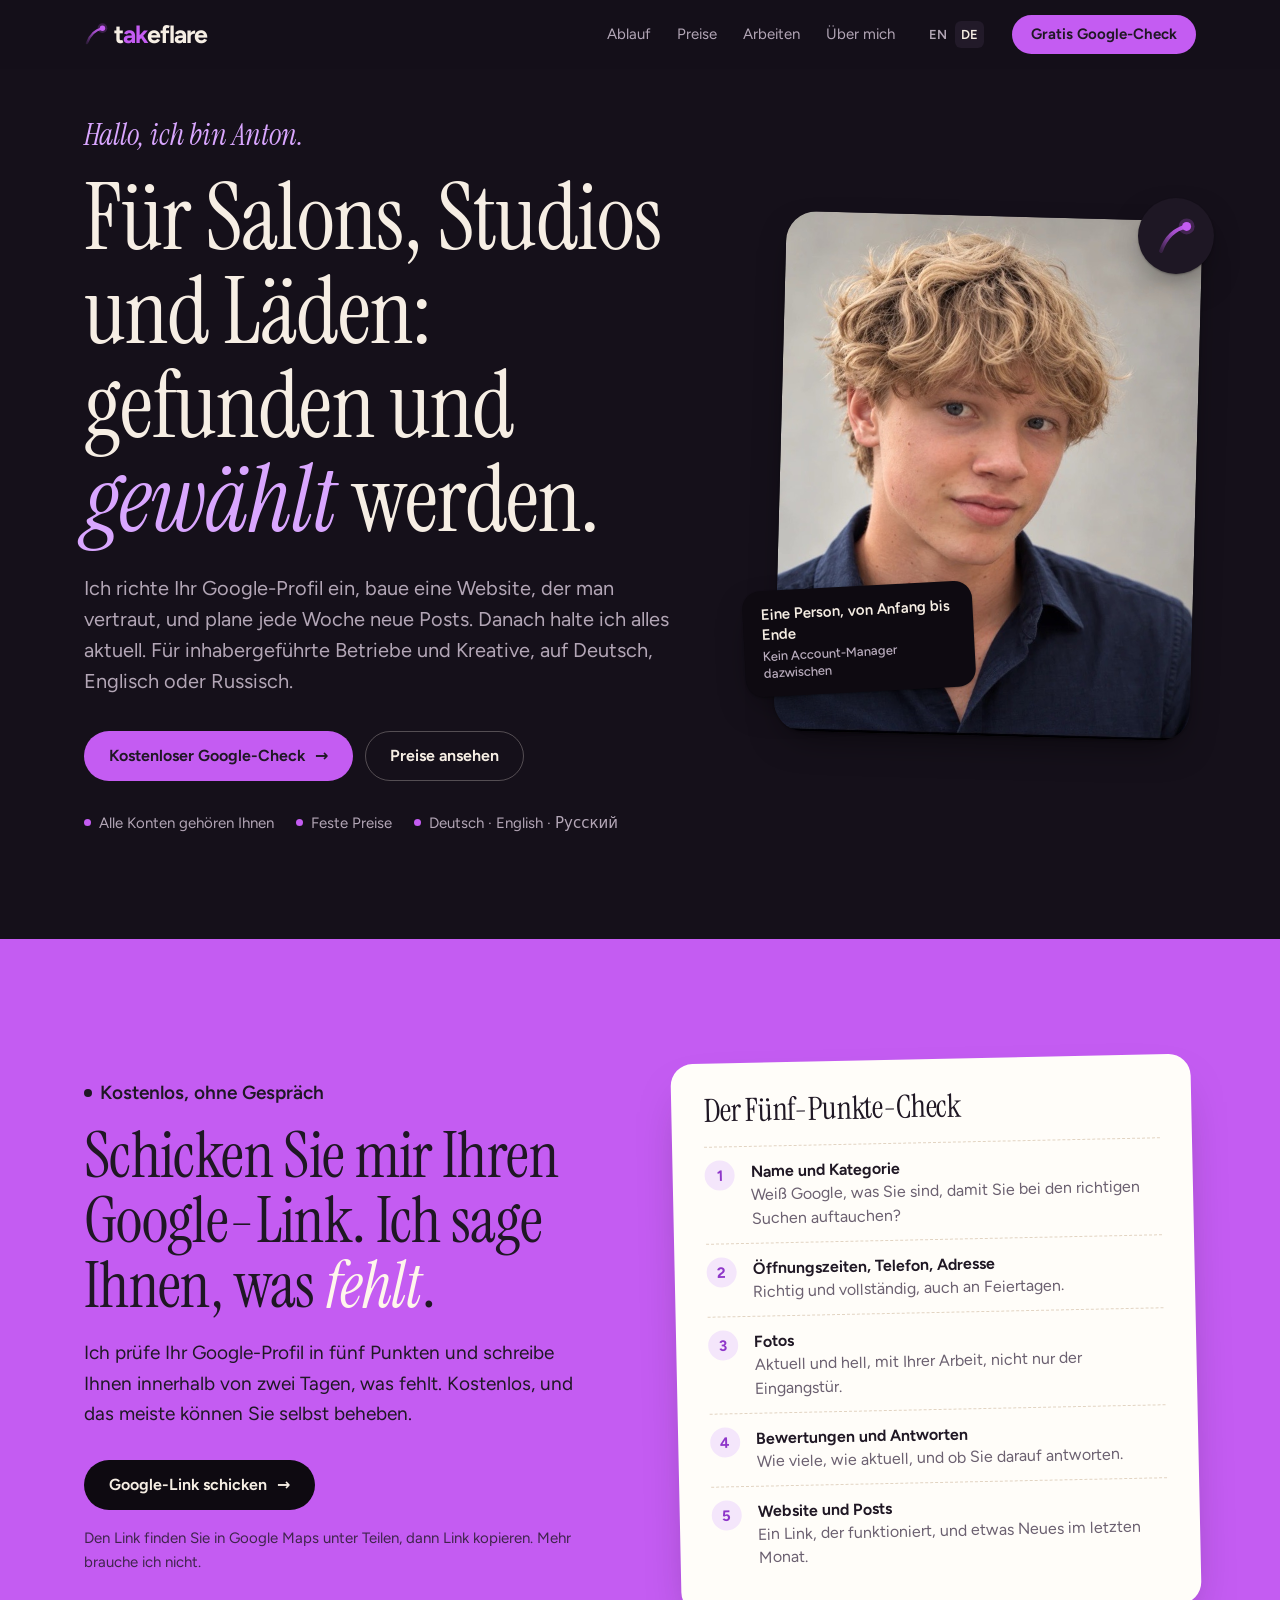
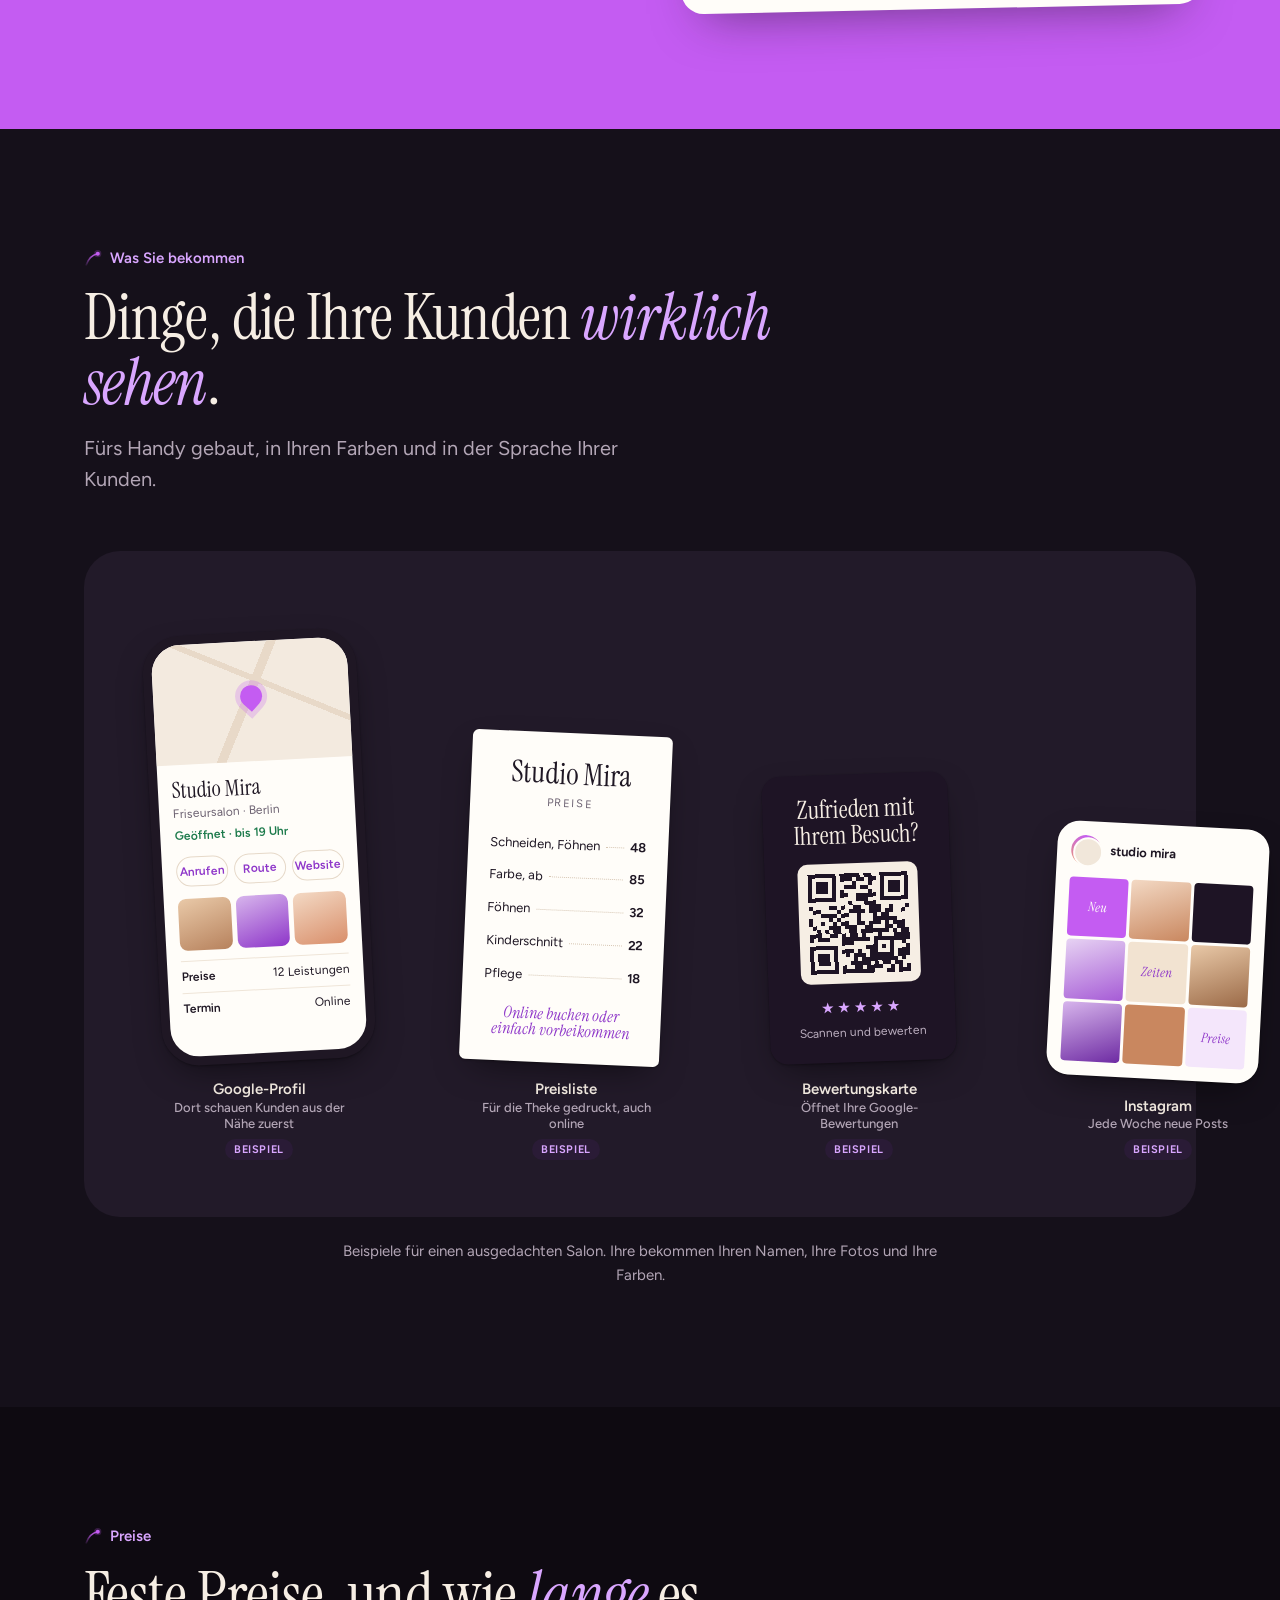
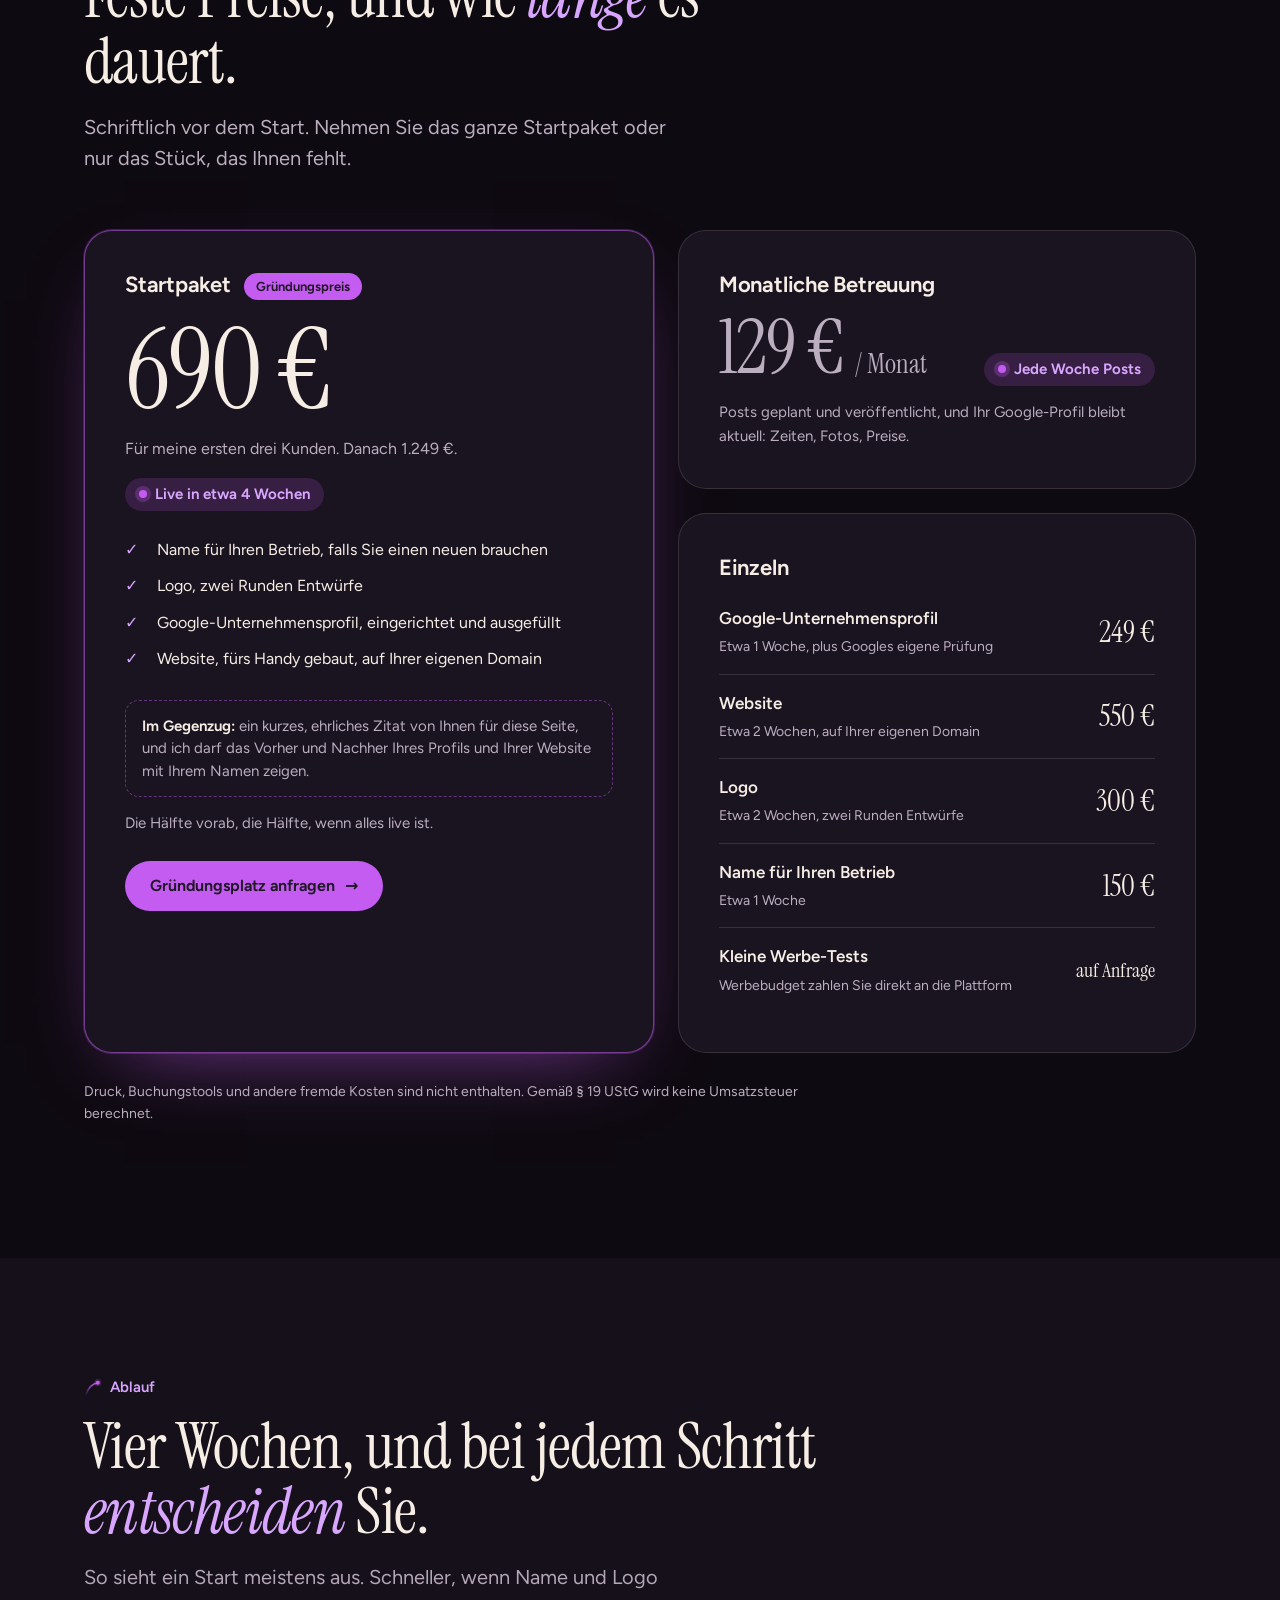
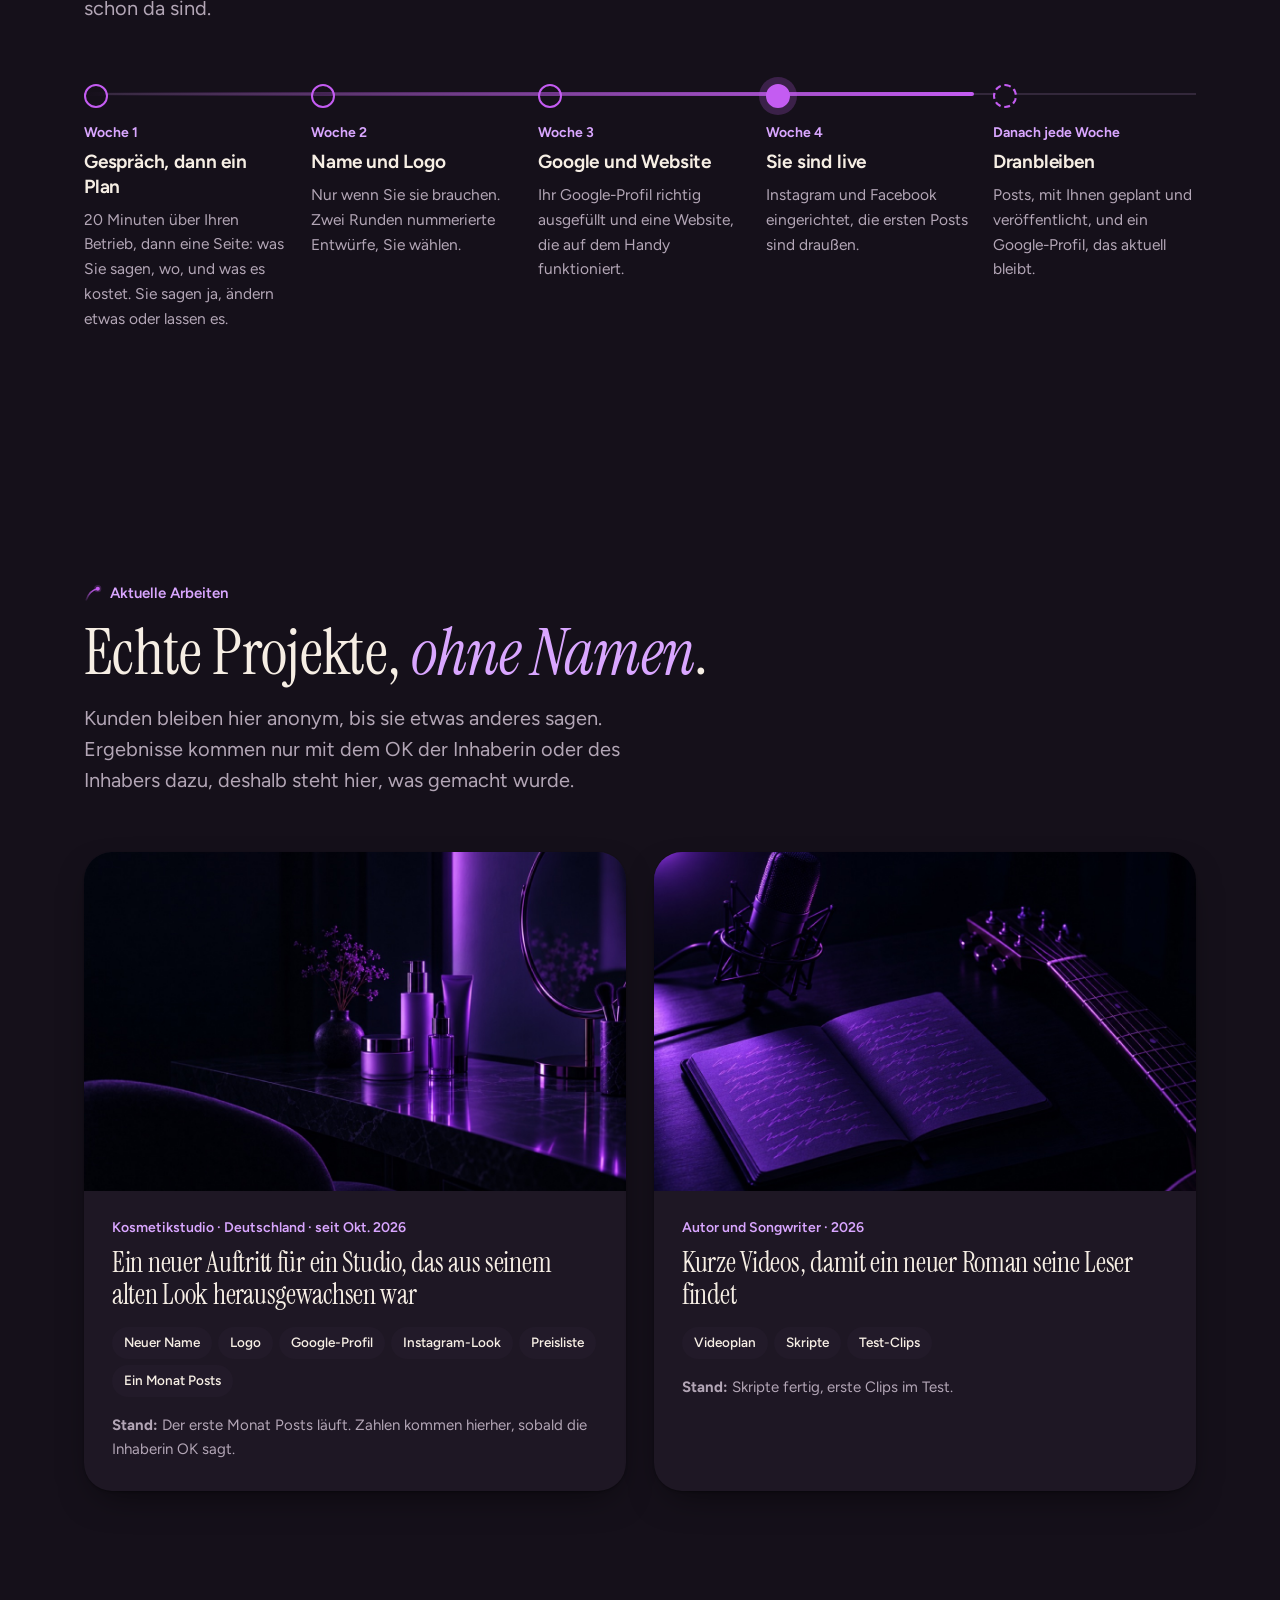
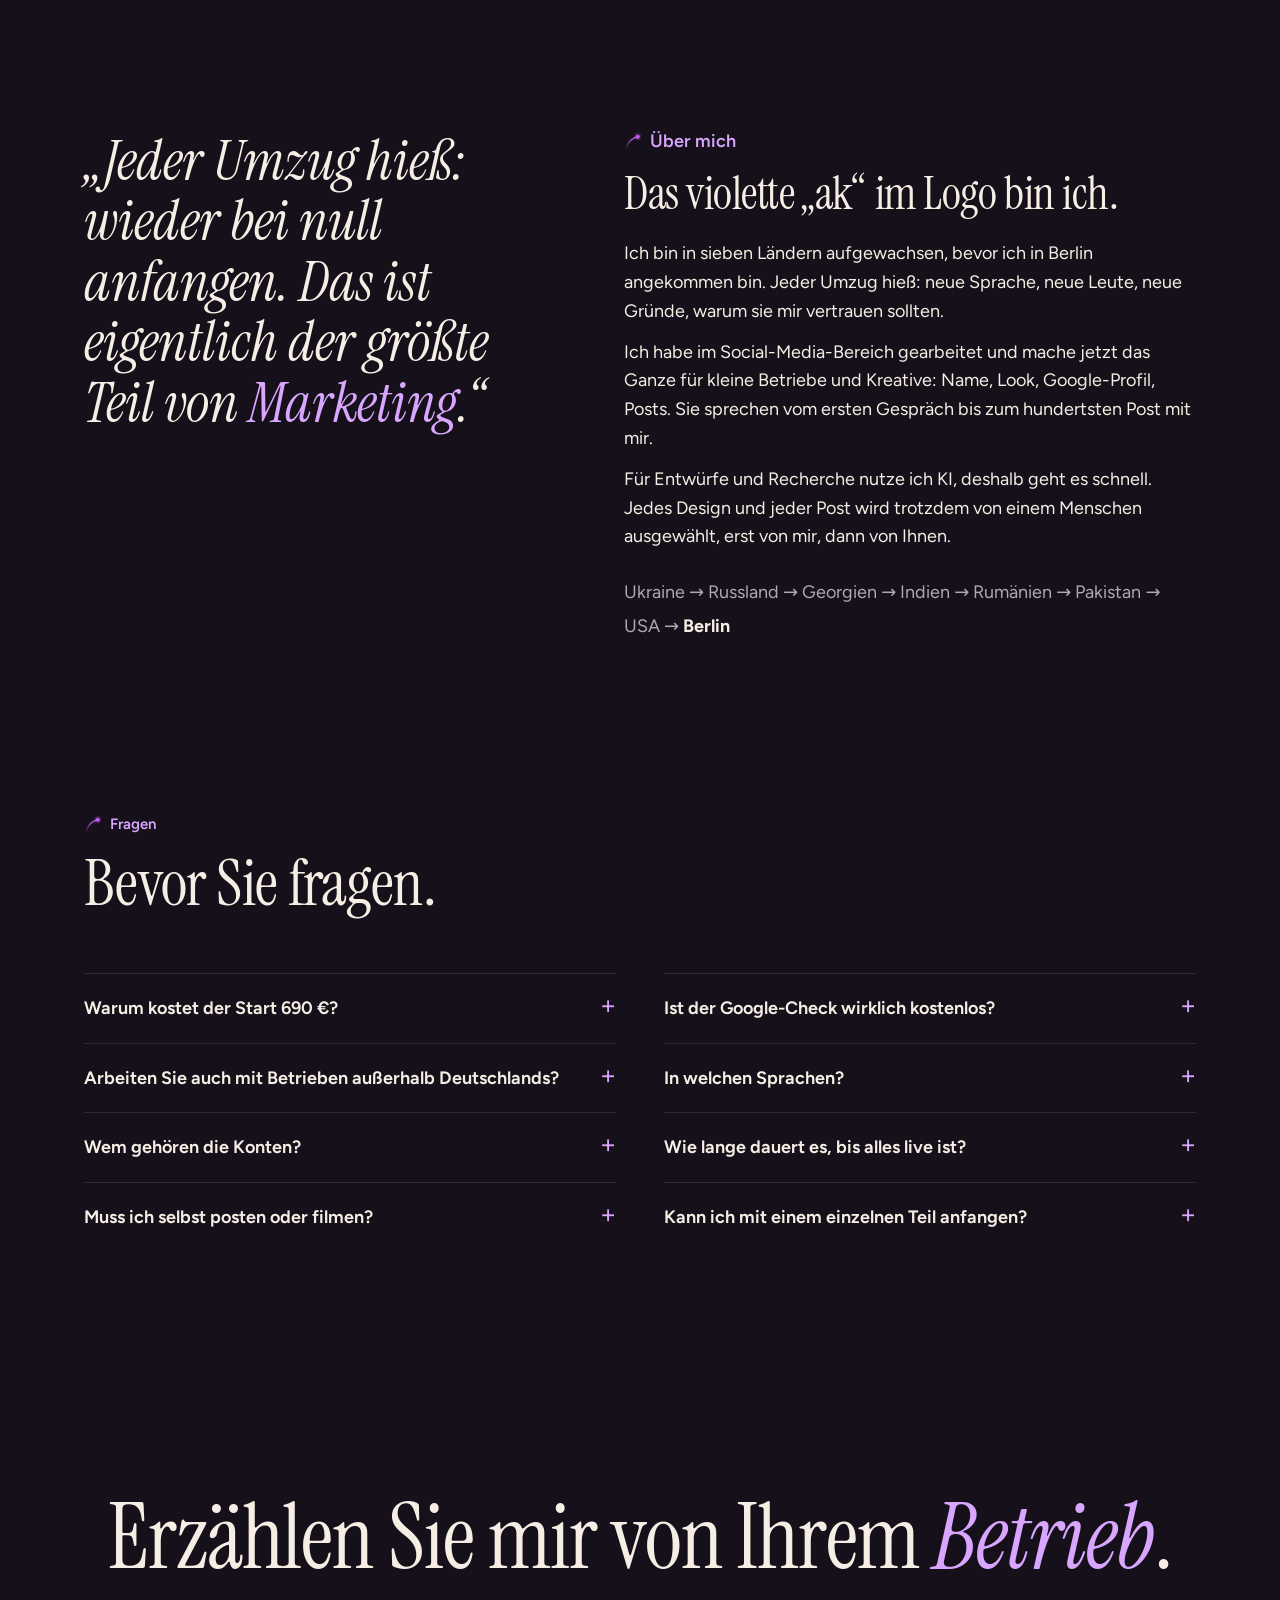
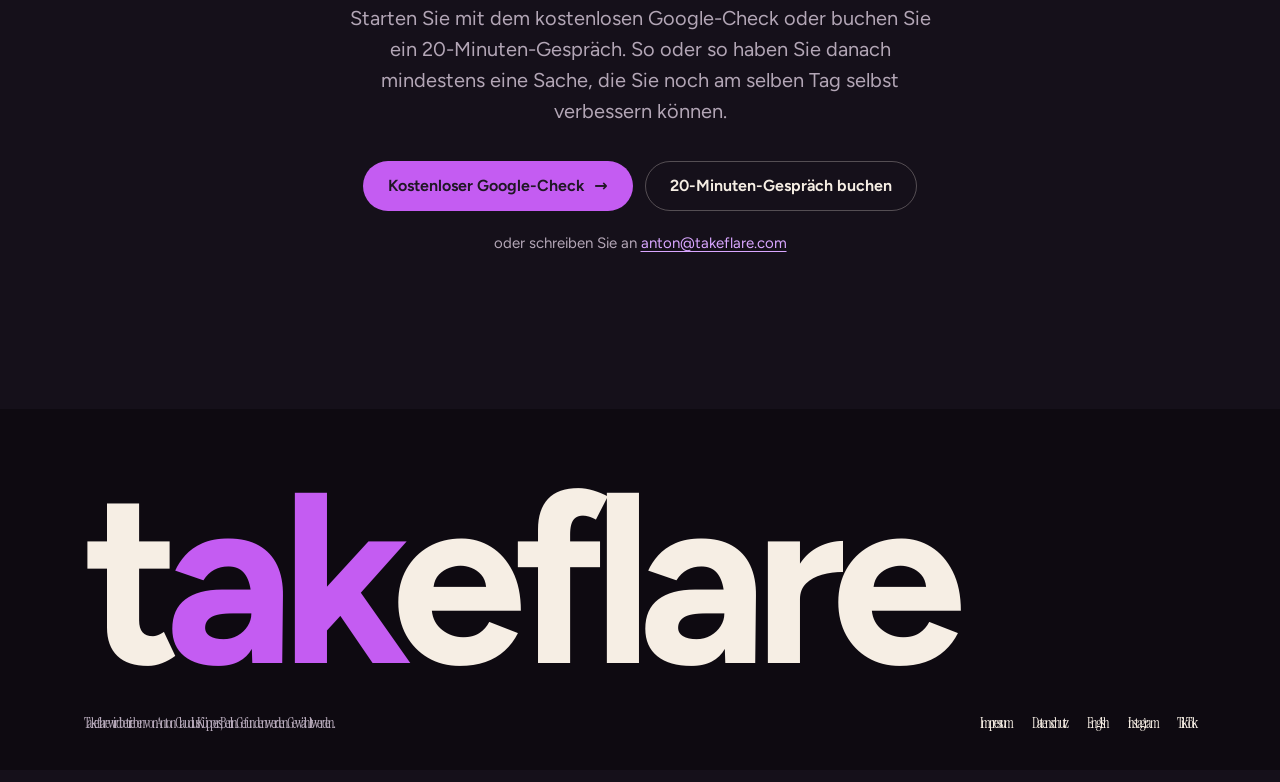
==== commit 6d1b7a6a: "Add TikTok profile: footer link, sameAs, Datenschutz section 6" ====
--- a/de/index.html
+++ b/de/index.html
@@ -116,7 +116,8 @@
     }
    ],
    "sameAs": [
-    "https://www.instagram.com/takeflare_/"
+    "https://www.instagram.com/takeflare_/",
+    "https://www.tiktok.com/@takeflare_"
    ]
   },
   {
@@ -472,7 +473,7 @@
     <p class="giant" aria-hidden="true">t<b>ak</b>eflare</p>
     <div class="foot-row">
       <span>Takeflare wird betrieben von Anton Claudius Küppers, Berlin. Gefunden werden. Gewählt werden.</span>
-      <nav><a href="/impressum.html">Impressum</a><a href="/datenschutz.html">Datenschutz</a><a href="/" hreflang="en">English</a><a href="https://www.instagram.com/takeflare_/" rel="noopener">Instagram</a></nav>
+      <nav><a href="/impressum.html">Impressum</a><a href="/datenschutz.html">Datenschutz</a><a href="/" hreflang="en">English</a><a href="https://www.instagram.com/takeflare_/" rel="noopener">Instagram</a><a href="https://www.tiktok.com/@takeflare_" rel="noopener">TikTok</a></nav>
     </div>
   </div>
 </footer>
